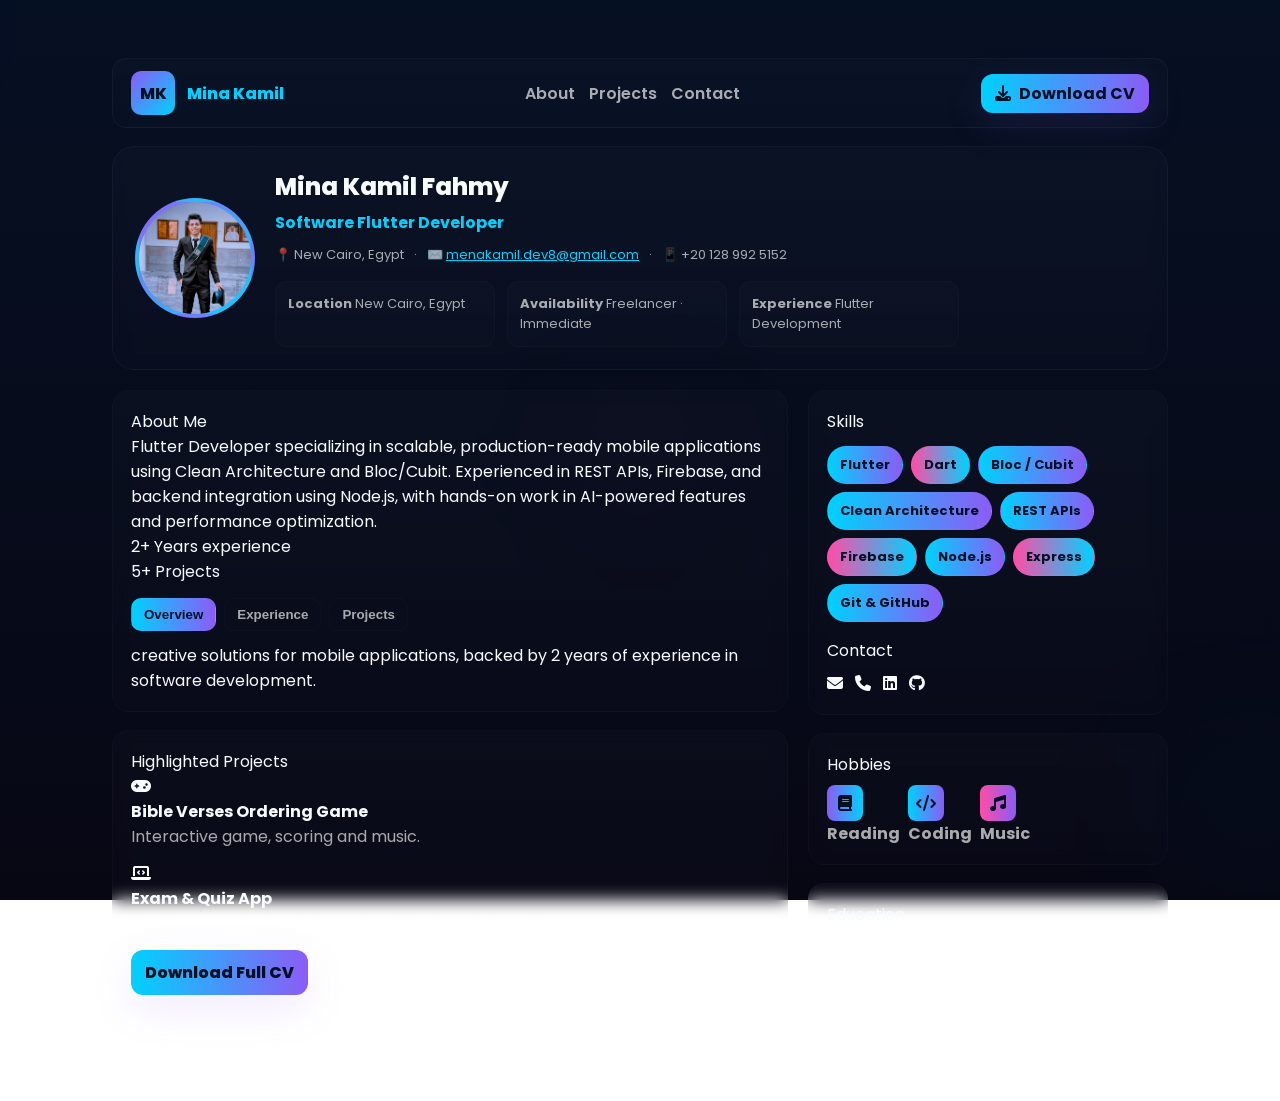
==== index.html @ b1f2c3d3 "update" ====
<!doctype html>
<html lang="en">
<head>
<meta charset="utf-8" />
<meta name="viewport" content="width=device-width,initial-scale=1" />
<title>Mina Kamil — Portfolio</title>

<!-- Fonts & Icons -->
<link href="https://fonts.googleapis.com/css2?family=Poppins:wght@300;400;600;700&display=swap" rel="stylesheet">
<link rel="stylesheet" href="https://cdnjs.cloudflare.com/ajax/libs/font-awesome/6.5.0/css/all.min.css">
<!-- CSS -->
  <link rel="stylesheet" href="style.css">
</head>
<body>

<div class="backdrop"><div class="gradient-blobs"></div></div>

<div class="wrapper">

  <!-- NAV -->
  <nav class="reveal" style="opacity:1;transform:none">
    <div class="brand">
      <div class="logo">MK</div>
      <div style="font-weight:800;color:var(--neon-blue)">Mina Kamil</div>
    </div>

    <div class="nav-links">
      <a href="#about">About</a>
      <a href="#projects">Projects</a>
      <a href="#contact">Contact</a>
    </div>

    <div class="cta">
      <a href="Mina_Kamil_DEV_Flutter_CV.pdf" download><i class="fa-solid fa-download" style="margin-right:8px"></i>Download CV</a>
    </div>
  </nav>

  <!-- HEADER -->
  <header id="about" class="header-card reveal" style="transition-delay:0.06s">
    <div class="avatar">
      <img src="avatar.jpg" alt="Mina Kamil Avatar" onerror="this.style.display='none'">
    </div>

    <div class="header-info">
      <div class="h-name">Mina Kamil Fahmy</div>
      <div class="h-role">Software Flutter Developer</div>
      <div class="h-meta">
        <div>📍 New Cairo, Egypt</div>
        <div>·</div>
        <div>✉️ <a href="mailto:minakamil.dev8@gmail.com" style="color:var(--neon-blue);text-decoration:underline">menakamil.dev8@gmail.com</a></div>
        <div>·</div>
        <div>📱 +20 128 992 5152</div>
      </div>

      <div class="info-row" style="margin-top:16px">
        <div class="info-box">
          <b>Location</b>
          New Cairo, Egypt
        </div>
        <div class="info-box">
          <b>Availability</b>
          Freelancer · Immediate
        </div>
        <div class="info-box">
          <b>Experience</b>
          Flutter Development
        </div>
      </div>
    </div>
  </header>

  <!-- MAIN GRID -->
  <div class="main-grid">

    <!-- LEFT COLUMN -->
    <div>
      <section class="card reveal" style="transition-delay:0.10s">
        <div class="section-title">About Me</div>
        <p class="lead">Flutter Developer specializing in scalable, production-ready mobile applications using Clean Architecture and Bloc/Cubit. Experienced in REST APIs, Firebase, and backend integration using Node.js, with hands-on work in AI-powered features and performance optimization.</p>

        <div class="stats">
          <div class="stat">2+ Years experience</div>
          <div class="stat">5+ Projects</div>
        </div>

        <div class="tabs">
          <button class="tab-btn active" data-tab="overview">Overview</button>
          <button class="tab-btn" data-tab="experience">Experience</button>
          <button class="tab-btn" data-tab="projects">Projects</button>
        </div>

        <div id="overview" class="tab-panel" style="margin-top:12px">
creative solutions for mobile applications, backed by 2 years of experience in software development.
</p>
        </div>

        <div id="experience" class="tab-panel" style="display:none;margin-top:12px;color:var(--muted)">
  <ul style="list-style:none;padding:0;margin:0">
    
    <li style="margin-bottom:18px">
      <b>Freelance Flutter Developer</b> — 2025 – Present
      <br><br>

      • Delivered production-ready Flutter applications with scalable architecture.<br>
      • Integrated RESTful APIs with authentication and efficient data handling.<br>
      • Implemented AI-based features including image upload and processing.<br>
      • Applied Clean Architecture and Bloc/Cubit for maintainable codebases.<br>
      • Collaborated with backend developers on API design and integration.
    </li>

  </ul>
</div>

        <div id="projects-panel" class="tab-panel" style="display:none;margin-top:12px">

  <div class="list">

    <div class="item">
      <div class="icon">
        <i class="fa-solid fa-leaf"></i>
      </div>

      <div>
        <b>MyFarm AI Analyzer</b>

        <div class="small-muted" style="color:var(--muted)">
          AI-powered plant disease detection system using Flutter and Machine Learning APIs.
          <br>
          <a href="https://github.com/Mina8496/MyFarm-Ai-Analyzer" target="_blank" style="color:var(--neon-blue)">
            GitHub
          </a>
        </div>
      </div>
    </div>

    <div class="item">
      <div class="icon">
        <i class="fa-solid fa-pen-to-square"></i>
      </div>

      <div>
        <b>Exam & Quiz App</b>

        <div class="small-muted" style="color:var(--muted)">
          Firebase quiz system with leaderboard and timer support.
        </div>
      </div>
    </div>

    <div class="item">
      <div class="icon">
        <i class="fa-solid fa-book-bible"></i>
      </div>

      <div>
        <b>Verse Ordering Game</b>

        <div class="small-muted" style="color:var(--muted)">
          Interactive drag-and-drop verse ordering game.
        </div>
      </div>
    </div>

    <div class="item">
      <div class="icon">
        <i class="fa-solid fa-server"></i>
      </div>

      <div>
        <b>Backend API</b>

        <div class="small-muted" style="color:var(--muted)">
          RESTful APIs using Node.js and Express.
        </div>
      </div>
    </div>

  </div>
</div>

      </section>

      <section class="card reveal" style="margin-top:18px;transition-delay:0.16s" id="projects">
        <div class="section-title">Highlighted Projects</div>

        <div class="item">
          <div class="icon"><i class="fa-solid fa-gamepad"></i></div>
          <div><b>Bible Verses Ordering Game</b><div class="small-muted" style="color:var(--muted)">Interactive game, scoring and music.</div></div>
        </div>

        <div class="item" style="margin-top:12px">
          <div class="icon"><i class="fa-solid fa-laptop-code"></i></div>
          <div><b>Exam & Quiz App</b><div class="small-muted" style="color:var(--muted)">Realtime results, leaderboard and Firebase integration.</div></div>
        </div>

        <div style="margin-top:14px">
          <a class="cta" href="Mina_Kamil_DEV_Flutter_CV.pdf" download style="text-decoration:none"><span style="display:inline-block;padding:10px 14px;border-radius:12px;background:linear-gradient(90deg,var(--neon-blue),var(--neon-purple));color:#061023;font-weight:800;box-shadow:0 14px 44px rgba(139,92,246,0.12)">Download Full CV</span></a>
        </div>
      </section>
    </div>

    <!-- RIGHT COLUMN -->
    <aside>
      <div class="card reveal" style="transition-delay:0.12s">
        <div class="section-title">Skills</div>
        <div class="skills">
          <div class="skill-tag">Flutter</div>
<div class="skill-tag alt">Dart</div>
<div class="skill-tag">Bloc / Cubit</div>
<div class="skill-tag">Clean Architecture</div>
<div class="skill-tag">REST APIs</div>
<div class="skill-tag alt">Firebase</div>
<div class="skill-tag">Node.js</div>
<div class="skill-tag alt">Express</div>
<div class="skill-tag">Git & GitHub</div>
        </div>

        <div style="margin-top:16px" class="section-title">Contact</div>
        <div style="display:flex;gap:12px;flex-wrap:wrap;margin-top:8px">
          <a class="socials" href="mailto:mena.m4077@gmail.com" aria-label="email"><i class="fa-solid fa-envelope"></i></a>
          <a class="socials" href="tel:+201289925125" aria-label="phone"><i class="fa-solid fa-phone"></i></a>
          <a class="socials" href="https://www.linkedin.com/in/mina-kamil-1b816a2a3/" target="_blank" aria-label="linkedin"><i class="fa-brands fa-linkedin"></i></a>
          <a class="socials" href="https://github.com/Mina8496" target="_blank" aria-label="github"><i class="fa-brands fa-github"></i></a>
        </div>
      </div>

      <div class="card reveal" style="margin-top:18px;transition-delay:0.18s">
        <div class="section-title">Hobbies</div>
        <div class="hobbies" style="margin-top:8px;display:flex;gap:8px;flex-wrap:wrap">
          <div class="item" style="align-items:center;gap:8px"><div style="width:36px;height:36px;border-radius:8px;background:linear-gradient(90deg,var(--neon-purple),var(--neon-blue));display:flex;align-items:center;justify-content:center;color:#061023"><i class="fa-solid fa-book open"></i></div> <div style="color:var(--muted);font-weight:700">Reading</div></div>
          <div class="item" style="align-items:center;gap:8px"><div style="width:36px;height:36px;border-radius:8px;background:linear-gradient(90deg,var(--neon-blue),var(--neon-purple));display:flex;align-items:center;justify-content:center;color:#061023"><i class="fa-solid fa-code"></i></div> <div style="color:var(--muted);font-weight:700">Coding</div></div>
          <div class="item" style="align-items:center;gap:8px"><div style="width:36px;height:36px;border-radius:8px;background:linear-gradient(90deg,var(--neon-pink),var(--neon-purple));display:flex;align-items:center;justify-content:center;color:#061023"><i class="fa-solid fa-music"></i></div> <div style="color:var(--muted);font-weight:700">Music</div></div>
        </div>
      </div>

      <div class="card reveal" style="margin-top:18px;transition-delay:0.22s">
        <div class="section-title">Education</div>
        <div style="margin-top:8px;color:var(--muted)">
          <b>Bachelor of Science in Computers and Information.</b><br>Arab Open University (AOU Egypt), 2019–2023<br>GPA: 2.73
        </div>
      </div>
    </aside>

  </div>

</div>


  <!-- JS -->
  <script src="script.js"></script>
</body>
</html>
---- style.css ----
:root{
  /* --bg-dark:#061023; */
  --neon-blue:#00d1ff;
  --neon-purple:#8b5cf6;
  --neon-pink:#ff4da6;
  --white:#f8fbff;
  --muted: rgba(255,255,255,0.65);
  --glass-border: rgba(255,255,255,0.04);
  --container:1100px;
}

/* Reset */
*{box-sizing:border-box;margin:0;padding:0}
html,body{height:100%;background:var(--bg-dark);font-family:'Poppins',sans-serif;color:var(--white);}
a{color:inherit;text-decoration:none}

/* Backdrop */
.backdrop{position:fixed;inset:0;z-index:-2;overflow:hidden;background:linear-gradient(180deg,#061023 0%, #070714 100%);}
.gradient-blobs{position:absolute;inset:-30%;background:
  radial-gradient(800px 500px at 10% 20%, rgba(139,92,246,0.2), transparent 12%),
  radial-gradient(700px 450px at 80% 75%, rgba(0,209,255,0.18), transparent 12%),
  radial-gradient(600px 400px at 50% 50%, rgba(255,77,166,0.1), transparent 12%);
  filter: blur(80px);animation: float 20s linear infinite;}
@keyframes float{0%{transform:translate(-8%,-6%) scale(1);}50%{transform:translate(8%,6%) scale(1.05);}100%{transform:translate(-8%,-6%) scale(1);}}

.wrapper{max-width:var(--container);margin:36px auto;padding:22px}

/* Nav */
nav{display:flex;align-items:center;justify-content:space-between;gap:18px;padding:12px 18px;border-radius:14px;background:linear-gradient(180deg, rgba(255,255,255,0.02), rgba(255,255,255,0.01));border:1px solid var(--glass-border);backdrop-filter: blur(6px);}
.brand{display:flex;align-items:center;gap:12px}
.brand .logo{width:44px;height:44px;border-radius:10px;background:linear-gradient(135deg,var(--neon-purple),var(--neon-blue));display:flex;align-items:center;justify-content:center;font-weight:800;color:#061023;}
.nav-links{display:flex;gap:14px;align-items:center}
.nav-links a{color:var(--muted);font-weight:600}
.nav-links a:hover{color:var(--neon-blue);transform:translateY(-3px);transition:.18s}
.cta a{padding:8px 14px;border-radius:12px;font-weight:700;color:#061023;background:linear-gradient(90deg,var(--neon-blue),var(--neon-purple));box-shadow:0 12px 40px rgba(139,92,246,0.12);transition:transform .16s;}
.cta a:hover{transform:translateY(-3px)}

/* Header Card */
.header-card{margin-top:18px;display:flex;gap:20px;align-items:center;padding:22px;border-radius:22px;background: linear-gradient(180deg, rgba(255,255,255,0.02), rgba(255,255,255,0.01));border:1px solid var(--glass-border);backdrop-filter: blur(8px);}
.avatar{width:120px;height:120px;border-radius:999px;border:4px solid rgba(255,255,255,0.04);background:linear-gradient(135deg,var(--neon-purple),var(--neon-blue));display:flex;align-items:center;justify-content:center;overflow:hidden;flex:0 0 120px;}
.avatar img{width:100%;height:100%;object-fit:cover;}
.header-info{flex:1}
.h-name{font-size:24px;font-weight:800}
.h-role{margin-top:6px;color:var(--neon-blue);font-weight:700}
.h-meta{margin-top:10px;color:var(--muted);font-size:13px;display:flex;flex-wrap:wrap;gap:10px}

/* Info Row */
.info-row{display:flex;gap:12px;margin-top:16px;flex-wrap:wrap}
.info-box{width:220px;padding:12px;border-radius:12px;background:linear-gradient(180deg, rgba(255,255,255,0.015), rgba(255,255,255,0.01));border:1px solid rgba(255,255,255,0.02);color:var(--muted);font-size:13px;}

/* Main Grid */
.main-grid{display:grid;grid-template-columns:1fr 360px;gap:20px;margin-top:20px}

/* Cards */
.card{border-radius:16px;padding:18px;background: linear-gradient(180deg, rgba(255,255,255,0.02), rgba(255,255,255,0.01));border:1px solid rgba(255,255,255,0.02);backdrop-filter: blur(8px);transition:transform .28s;}
.card:hover{transform:translateY(-6px)}

/* Tabs */
.tabs{display:flex;gap:8px;margin-top:14px}
.tab-btn{padding:8px 12px;border-radius:10px;background:transparent;border:1px solid rgba(255,255,255,0.02);color:var(--muted);cursor:pointer;font-weight:700}
.tab-btn.active{background:linear-gradient(90deg,var(--neon-blue),var(--neon-purple));color:#061023}

/* Skills */
.skills{display:flex;flex-wrap:wrap;gap:8px;margin-top:12px}
.skill-tag{padding:8px 12px;border-radius:999px;font-weight:700;color:#061023;background:linear-gradient(90deg,var(--neon-blue),var(--neon-purple));font-size:13px;border:1px solid rgba(255,255,255,0.02)}
.skill-tag.alt{background:linear-gradient(90deg,var(--neon-pink),var(--neon-blue));color:#061023}

/* Reveal */
.reveal{opacity:0;transform:translateY(18px);transition:opacity .6s ease, transform .6s ease}
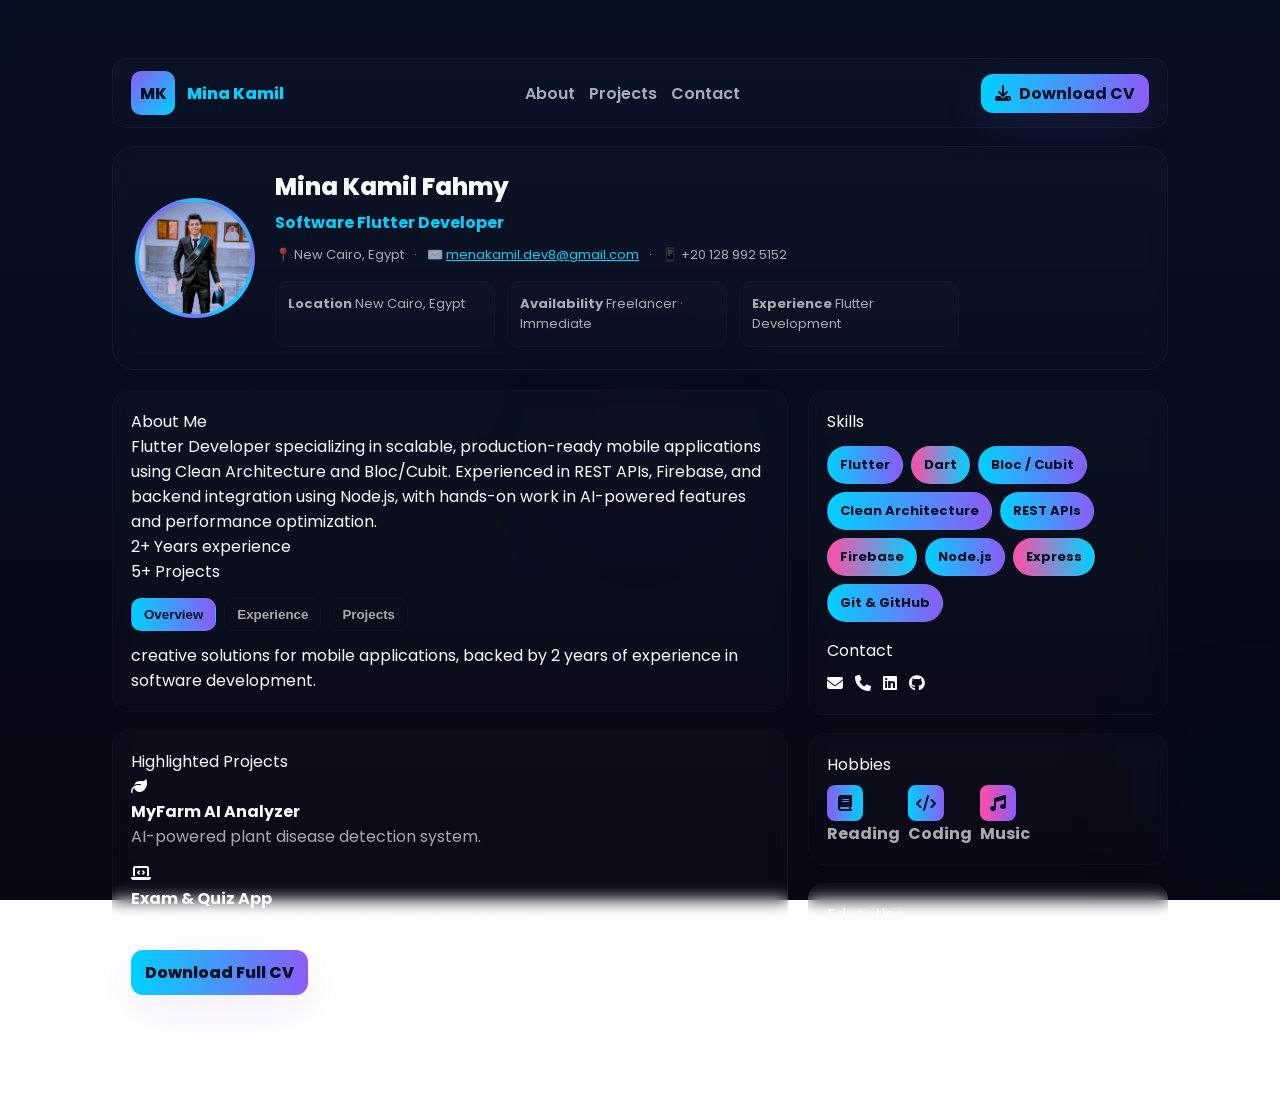
==== commit 20331305: "Update portfolio" ====
--- a/index.html
+++ b/index.html
@@ -111,7 +111,7 @@
   </ul>
 </div>
 
-        <div id="projects-panel" class="tab-panel" style="display:none;margin-top:12px">
+  <div id="projects-panel" class="tab-panel" style="display:none;margin-top:12px">
 
   <div class="list">
 
@@ -184,8 +184,8 @@
         <div class="section-title">Highlighted Projects</div>
 
         <div class="item">
-          <div class="icon"><i class="fa-solid fa-gamepad"></i></div>
-          <div><b>Bible Verses Ordering Game</b><div class="small-muted" style="color:var(--muted)">Interactive game, scoring and music.</div></div>
+          <div class="icon"><i class="fa-solid fa-leaf"></i></div>
+          <div><b>MyFarm AI Analyzer</b><div class="small-muted" style="color:var(--muted)">AI-powered plant disease detection system.</div></div>
         </div>
 
         <div class="item" style="margin-top:12px">
@@ -205,19 +205,19 @@
         <div class="section-title">Skills</div>
         <div class="skills">
           <div class="skill-tag">Flutter</div>
-<div class="skill-tag alt">Dart</div>
-<div class="skill-tag">Bloc / Cubit</div>
-<div class="skill-tag">Clean Architecture</div>
-<div class="skill-tag">REST APIs</div>
-<div class="skill-tag alt">Firebase</div>
-<div class="skill-tag">Node.js</div>
-<div class="skill-tag alt">Express</div>
-<div class="skill-tag">Git & GitHub</div>
+            <div class="skill-tag alt">Dart</div>
+            <div class="skill-tag">Bloc / Cubit</div>
+            <div class="skill-tag">Clean Architecture</div>
+            <div class="skill-tag">REST APIs</div>
+            <div class="skill-tag alt">Firebase</div>
+            <div class="skill-tag">Node.js</div>
+            <div class="skill-tag alt">Express</div>
+            <div class="skill-tag">Git & GitHub</div>
         </div>
 
         <div style="margin-top:16px" class="section-title">Contact</div>
         <div style="display:flex;gap:12px;flex-wrap:wrap;margin-top:8px">
-          <a class="socials" href="mailto:mena.m4077@gmail.com" aria-label="email"><i class="fa-solid fa-envelope"></i></a>
+          <a class="socials" href="mailto:minakamil.dev8@gmail.com" aria-label="email"><i class="fa-solid fa-envelope"></i></a>
           <a class="socials" href="tel:+201289925125" aria-label="phone"><i class="fa-solid fa-phone"></i></a>
           <a class="socials" href="https://www.linkedin.com/in/mina-kamil-1b816a2a3/" target="_blank" aria-label="linkedin"><i class="fa-brands fa-linkedin"></i></a>
           <a class="socials" href="https://github.com/Mina8496" target="_blank" aria-label="github"><i class="fa-brands fa-github"></i></a>
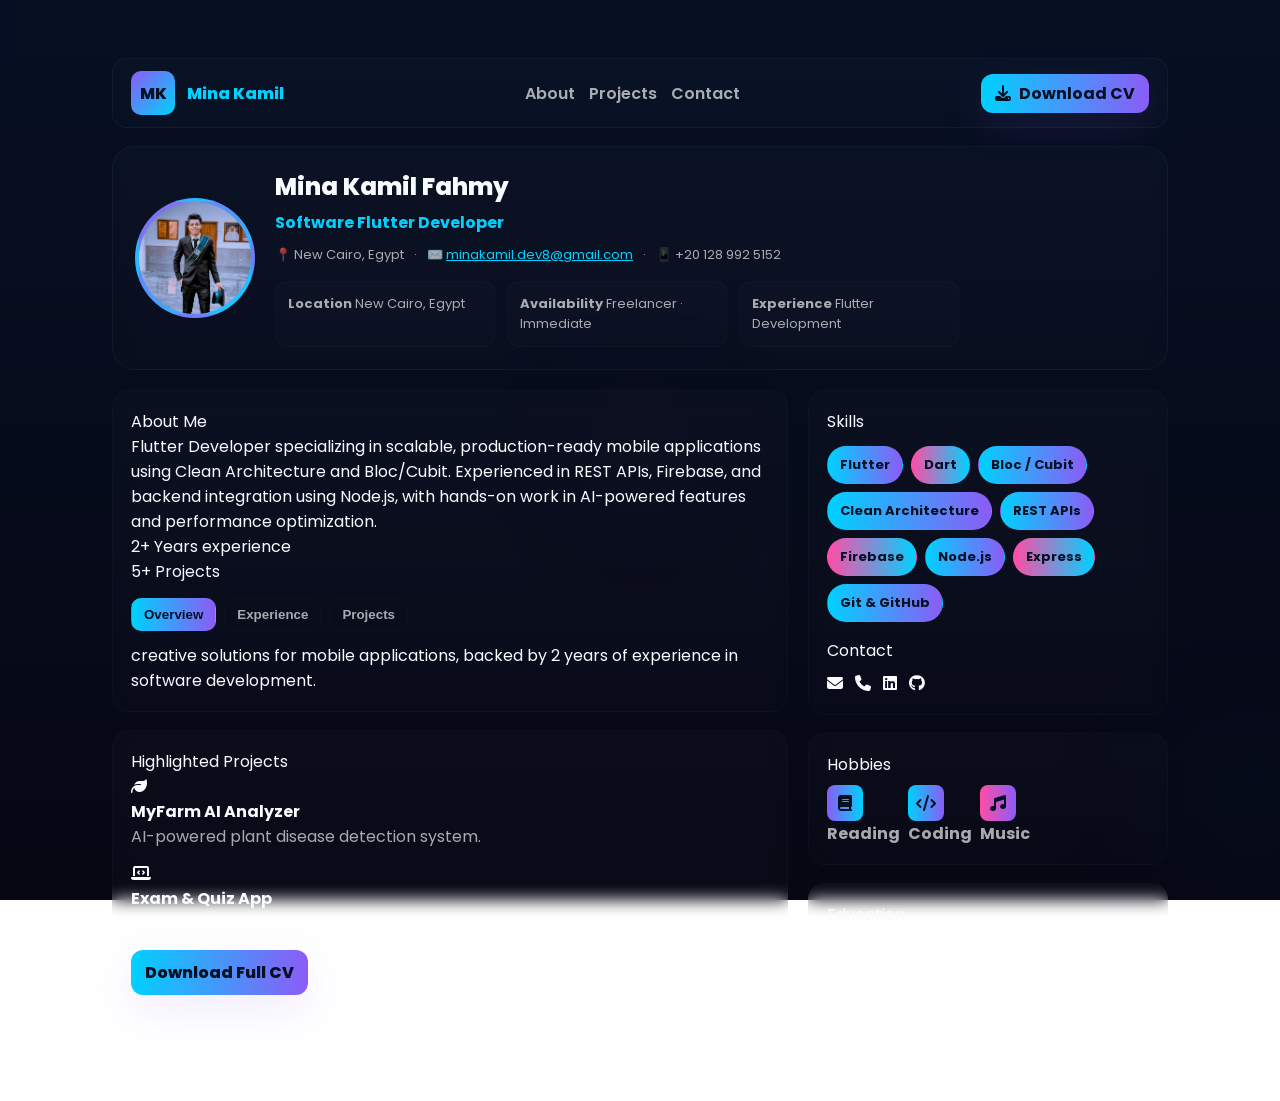
==== commit 51633018: "update email" ====
--- a/index.html
+++ b/index.html
@@ -47,7 +47,7 @@
       <div class="h-meta">
         <div>📍 New Cairo, Egypt</div>
         <div>·</div>
-        <div>✉️ <a href="mailto:minakamil.dev8@gmail.com" style="color:var(--neon-blue);text-decoration:underline">menakamil.dev8@gmail.com</a></div>
+        <div>✉️ <a href="mailto:minakamil.dev8@gmail.com" style="color:var(--neon-blue);text-decoration:underline">minakamil.dev8@gmail.com</a></div>
         <div>·</div>
         <div>📱 +20 128 992 5152</div>
       </div>
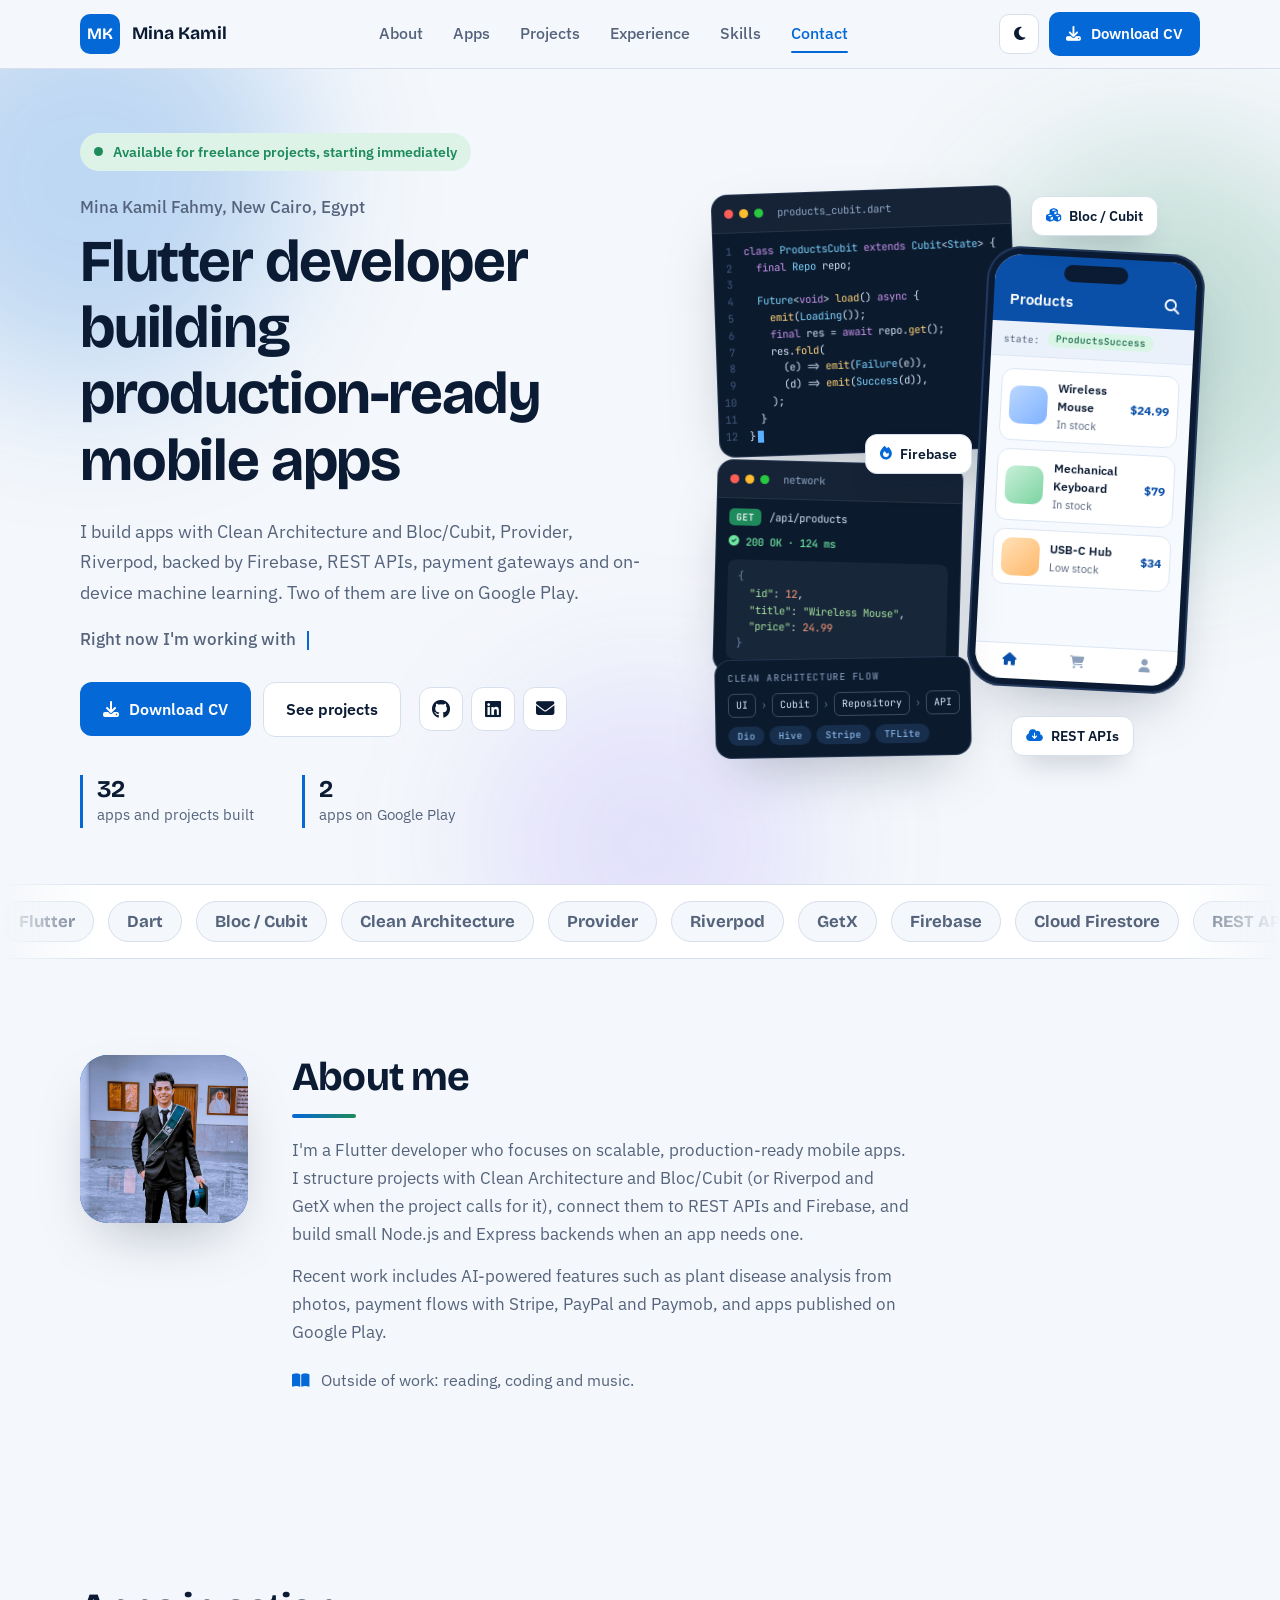
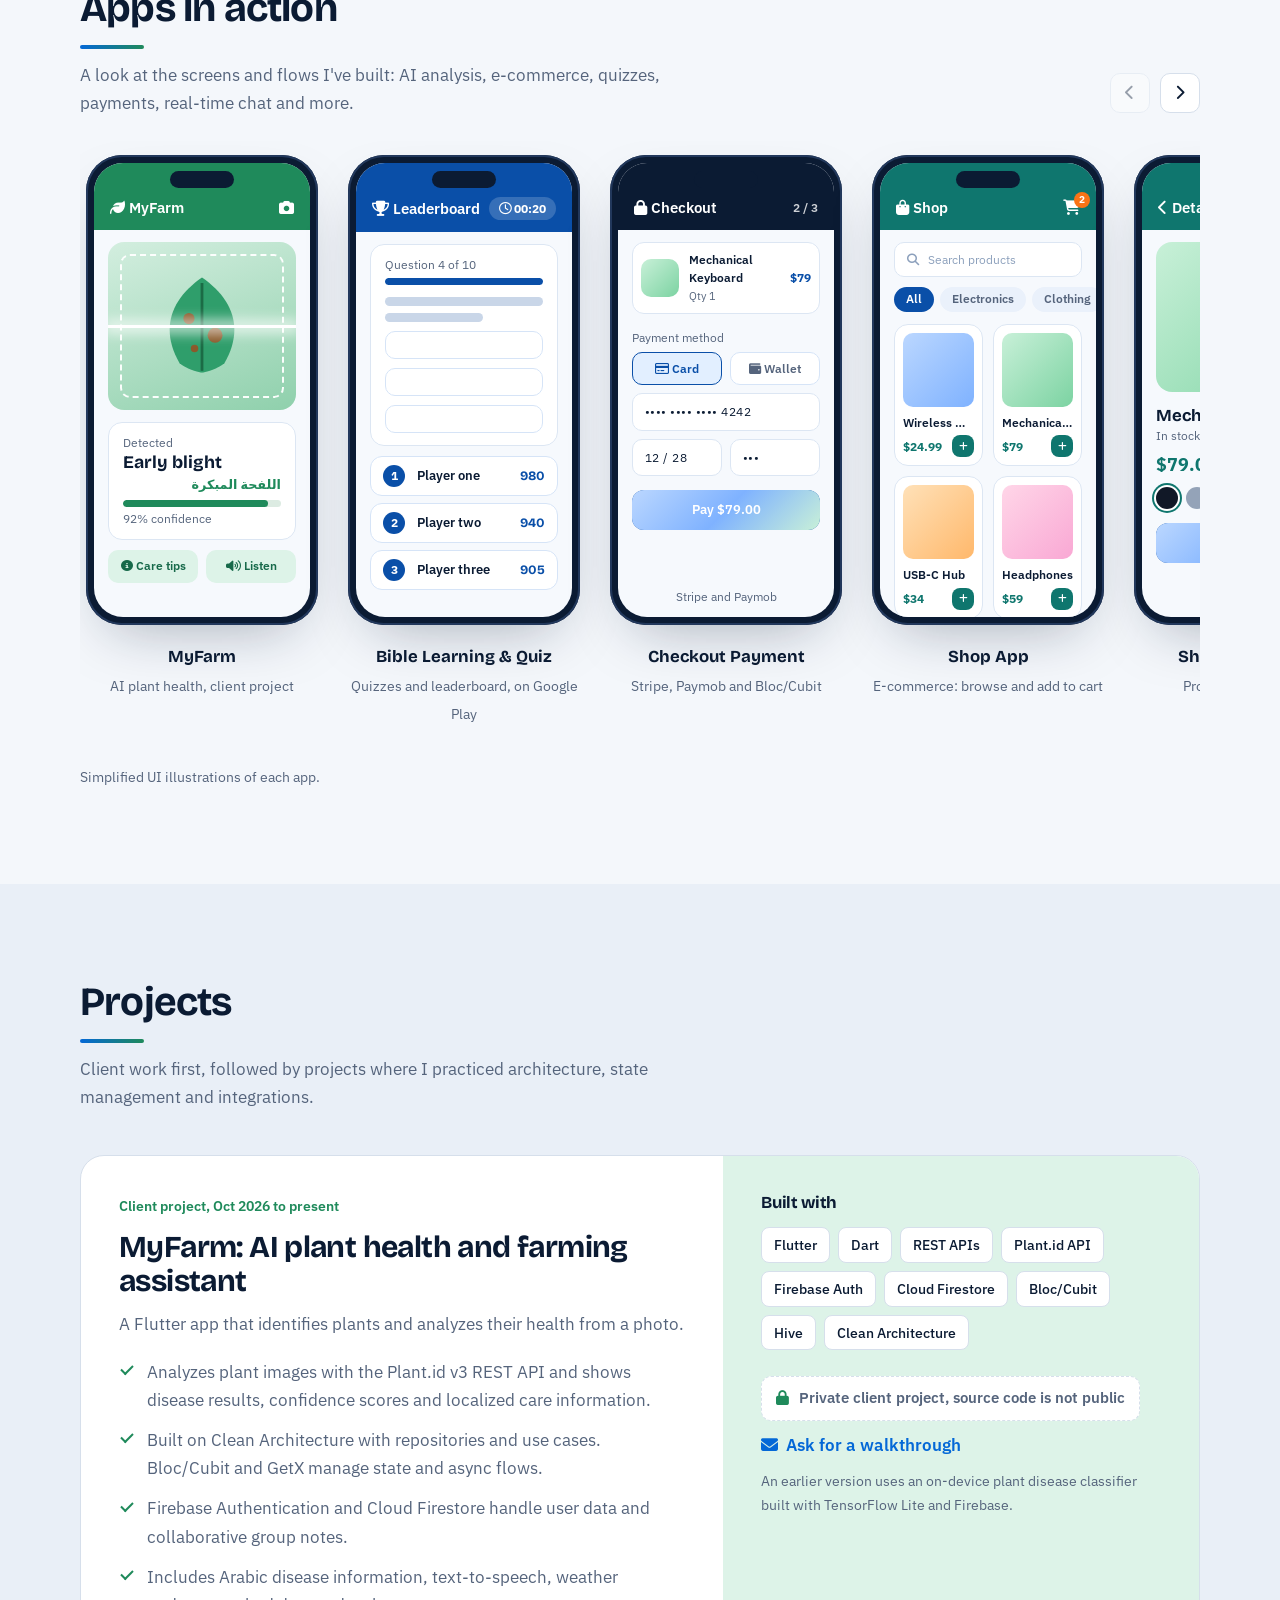
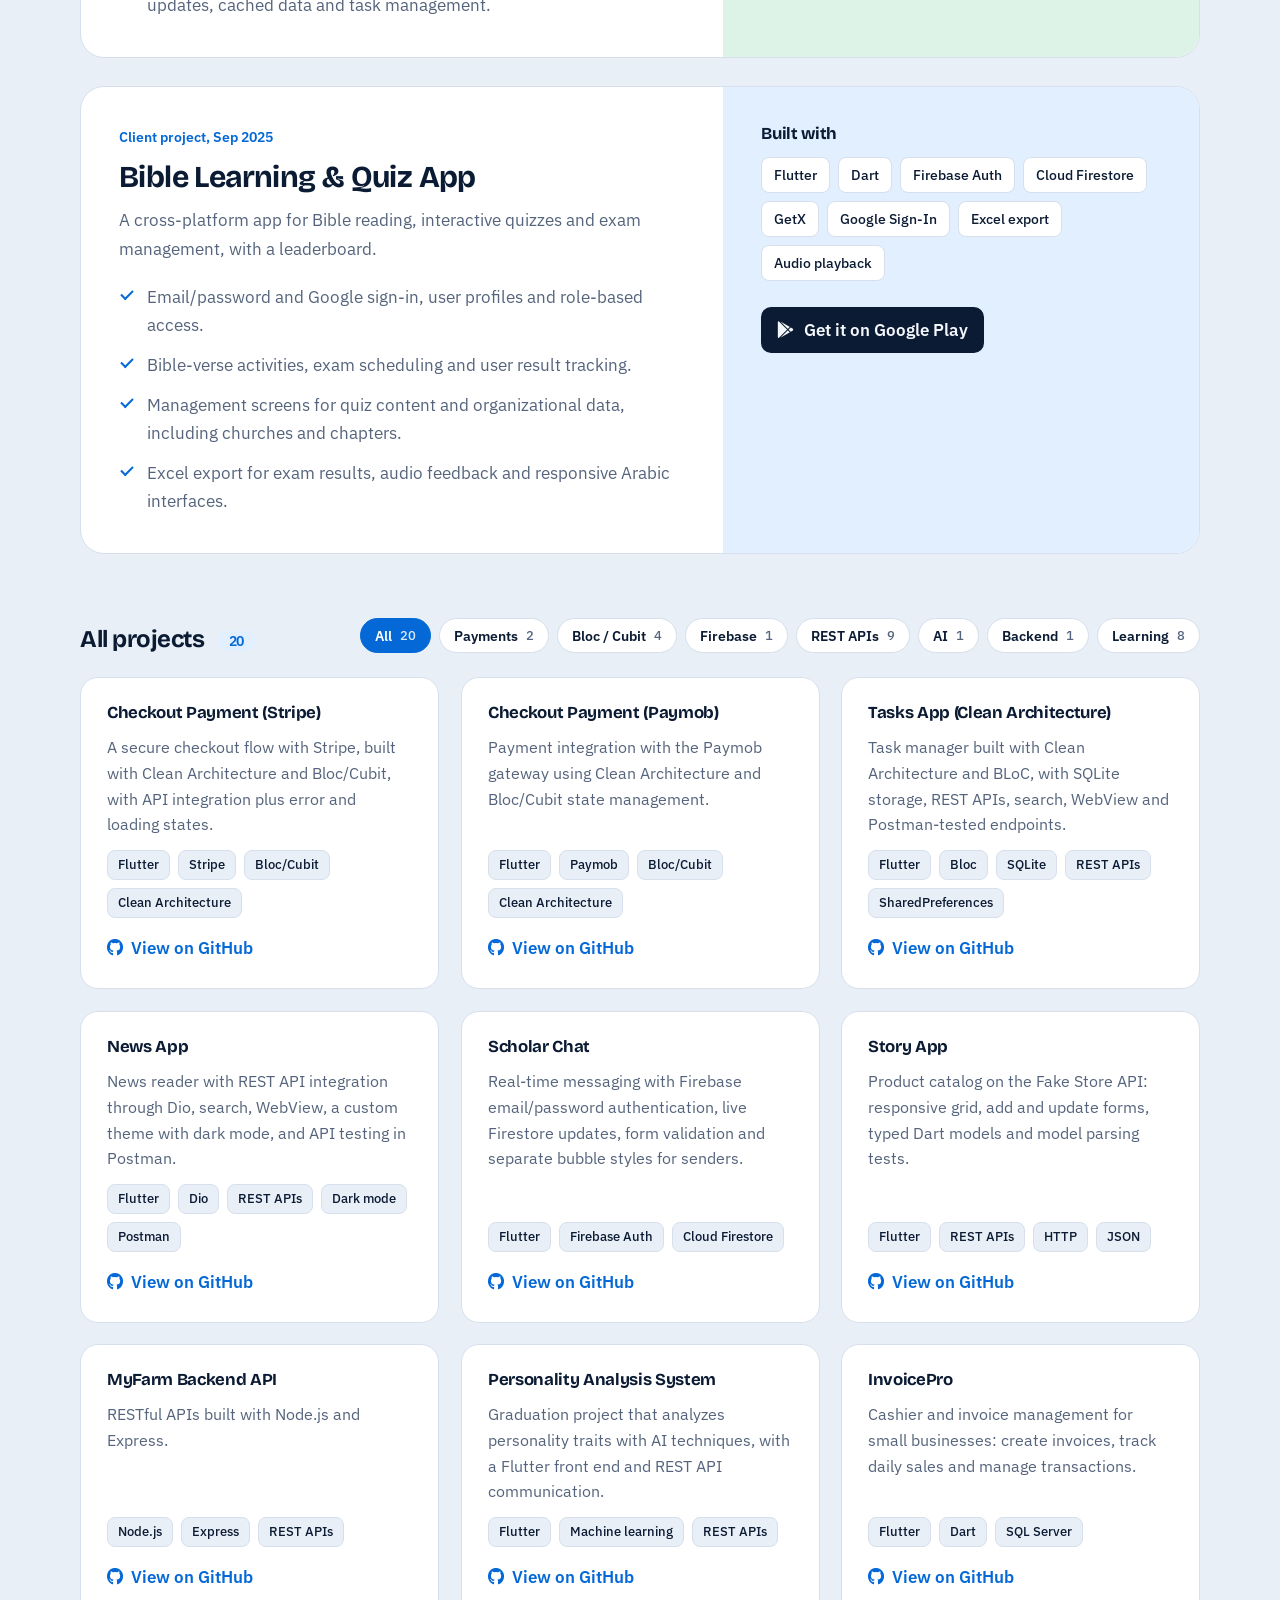
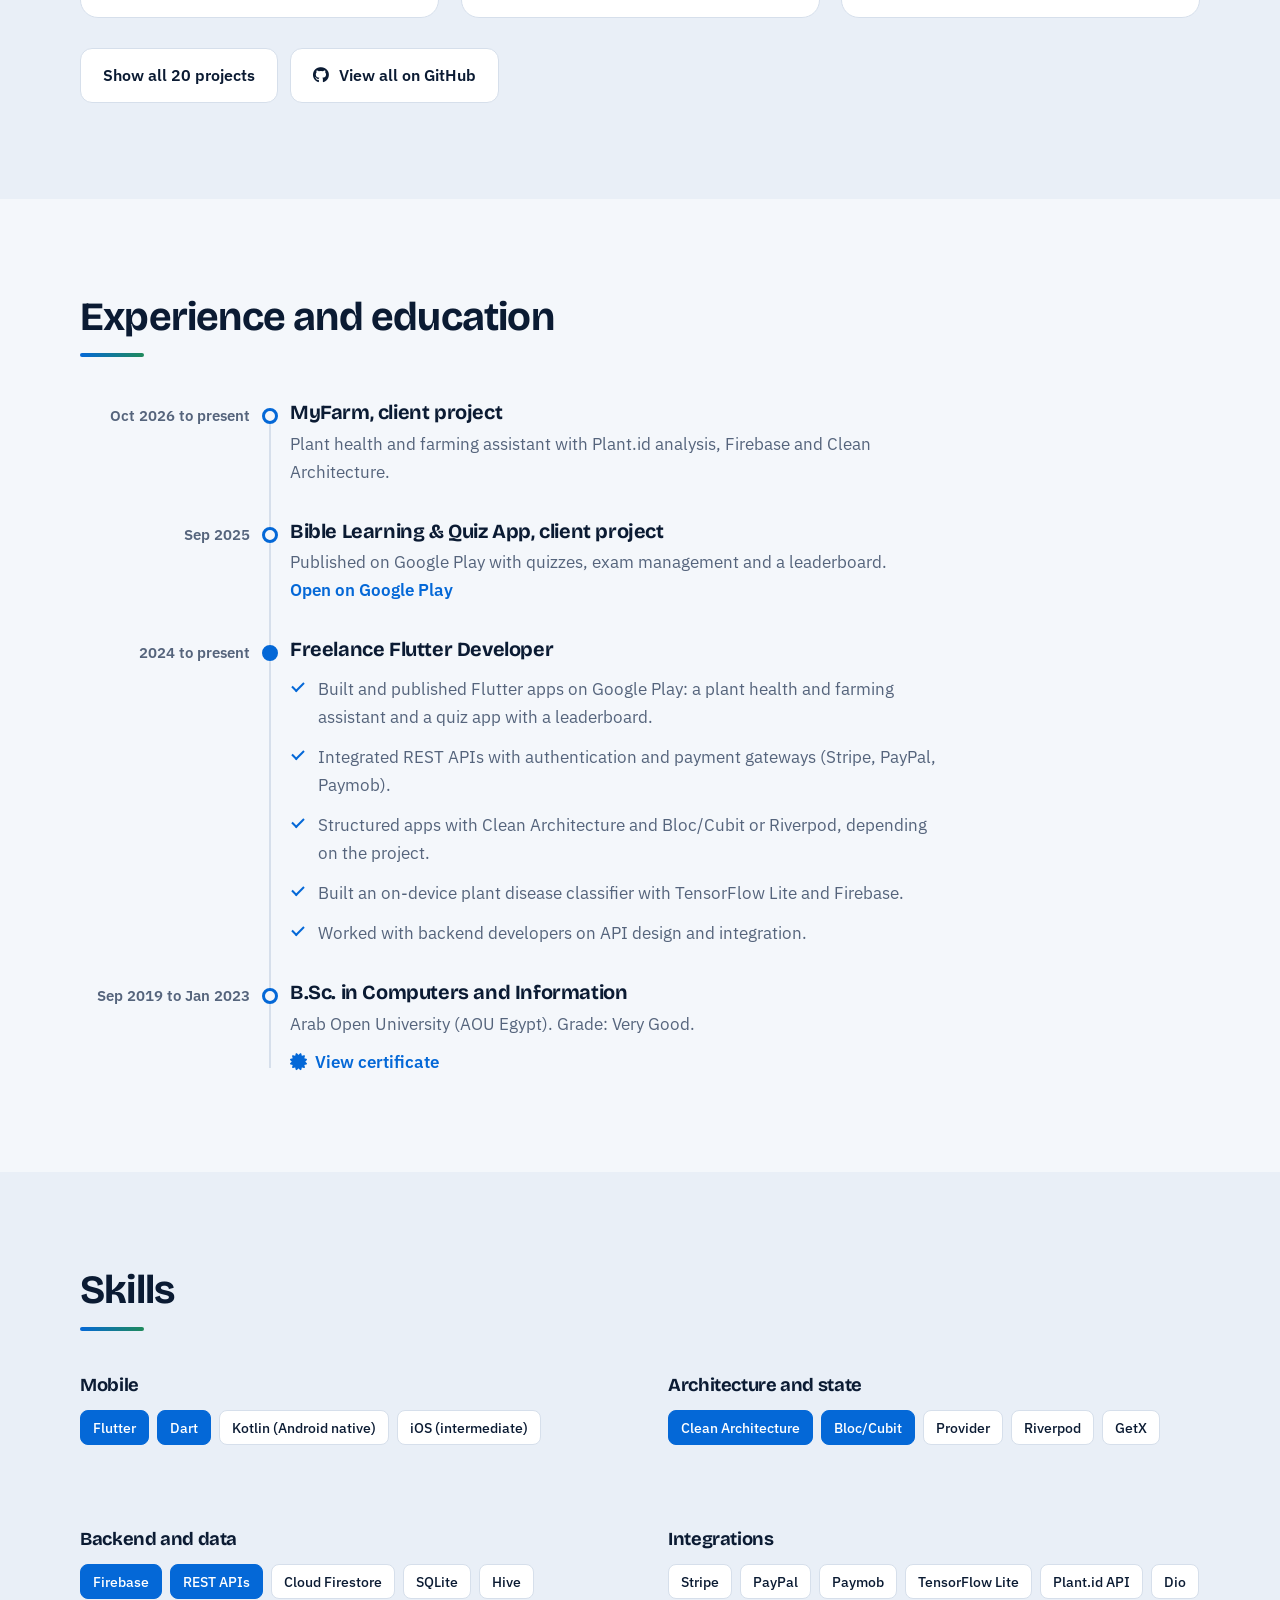
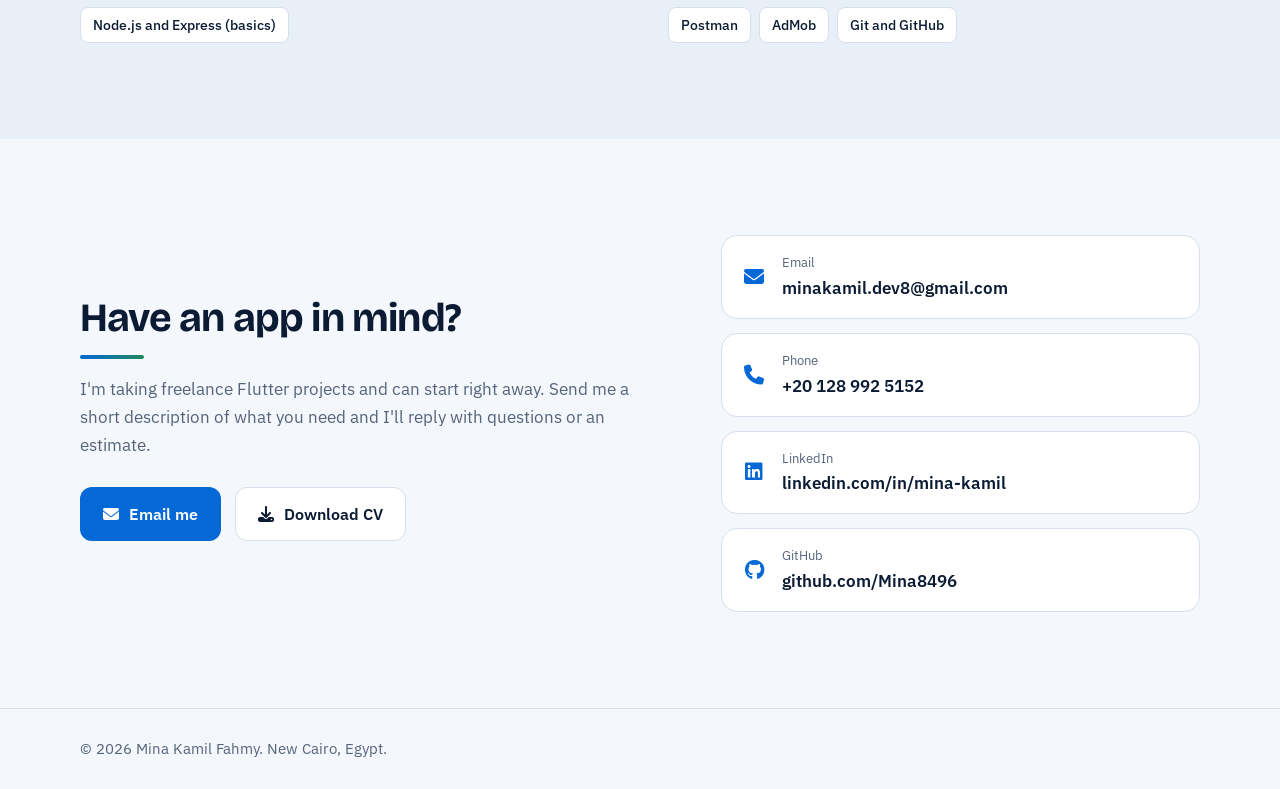
==== commit 4c97731f: "Redesign portfolio" ====
--- a/index.html
+++ b/index.html
@@ -1,252 +1,705 @@
-<!doctype html>
-<html lang="en">
-<head>
-<meta charset="utf-8" />
-<meta name="viewport" content="width=device-width,initial-scale=1" />
-<title>Mina Kamil — Portfolio</title>
-
-<!-- Fonts & Icons -->
-<link href="https://fonts.googleapis.com/css2?family=Poppins:wght@300;400;600;700&display=swap" rel="stylesheet">
-<link rel="stylesheet" href="https://cdnjs.cloudflare.com/ajax/libs/font-awesome/6.5.0/css/all.min.css">
-<!-- CSS -->
-  <link rel="stylesheet" href="style.css">
-</head>
-<body>
-
-<div class="backdrop"><div class="gradient-blobs"></div></div>
-
-<div class="wrapper">
-
-  <!-- NAV -->
-  <nav class="reveal" style="opacity:1;transform:none">
-    <div class="brand">
-      <div class="logo">MK</div>
-      <div style="font-weight:800;color:var(--neon-blue)">Mina Kamil</div>
-    </div>
-
-    <div class="nav-links">
-      <a href="#about">About</a>
-      <a href="#projects">Projects</a>
-      <a href="#contact">Contact</a>
-    </div>
-
-    <div class="cta">
-      <a href="Mina_Kamil_DEV_Flutter_CV.pdf" download><i class="fa-solid fa-download" style="margin-right:8px"></i>Download CV</a>
-    </div>
-  </nav>
-
-  <!-- HEADER -->
-  <header id="about" class="header-card reveal" style="transition-delay:0.06s">
-    <div class="avatar">
-      <img src="avatar.jpg" alt="Mina Kamil Avatar" onerror="this.style.display='none'">
-    </div>
-
-    <div class="header-info">
-      <div class="h-name">Mina Kamil Fahmy</div>
-      <div class="h-role">Software Flutter Developer</div>
-      <div class="h-meta">
-        <div>📍 New Cairo, Egypt</div>
-        <div>·</div>
-        <div>✉️ <a href="mailto:minakamil.dev8@gmail.com" style="color:var(--neon-blue);text-decoration:underline">minakamil.dev8@gmail.com</a></div>
-        <div>·</div>
-        <div>📱 +20 128 992 5152</div>
-      </div>
-
-      <div class="info-row" style="margin-top:16px">
-        <div class="info-box">
-          <b>Location</b>
-          New Cairo, Egypt
-        </div>
-        <div class="info-box">
-          <b>Availability</b>
-          Freelancer · Immediate
-        </div>
-        <div class="info-box">
-          <b>Experience</b>
-          Flutter Development
-        </div>
-      </div>
-    </div>
-  </header>
-
-  <!-- MAIN GRID -->
-  <div class="main-grid">
-
-    <!-- LEFT COLUMN -->
-    <div>
-      <section class="card reveal" style="transition-delay:0.10s">
-        <div class="section-title">About Me</div>
-        <p class="lead">Flutter Developer specializing in scalable, production-ready mobile applications using Clean Architecture and Bloc/Cubit. Experienced in REST APIs, Firebase, and backend integration using Node.js, with hands-on work in AI-powered features and performance optimization.</p>
-
-        <div class="stats">
-          <div class="stat">2+ Years experience</div>
-          <div class="stat">5+ Projects</div>
-        </div>
-
-        <div class="tabs">
-          <button class="tab-btn active" data-tab="overview">Overview</button>
-          <button class="tab-btn" data-tab="experience">Experience</button>
-          <button class="tab-btn" data-tab="projects">Projects</button>
-        </div>
-
-        <div id="overview" class="tab-panel" style="margin-top:12px">
-creative solutions for mobile applications, backed by 2 years of experience in software development.
-</p>
-        </div>
-
-        <div id="experience" class="tab-panel" style="display:none;margin-top:12px;color:var(--muted)">
-  <ul style="list-style:none;padding:0;margin:0">
-    
-    <li style="margin-bottom:18px">
-      <b>Freelance Flutter Developer</b> — 2025 – Present
-      <br><br>
-
-      • Delivered production-ready Flutter applications with scalable architecture.<br>
-      • Integrated RESTful APIs with authentication and efficient data handling.<br>
-      • Implemented AI-based features including image upload and processing.<br>
-      • Applied Clean Architecture and Bloc/Cubit for maintainable codebases.<br>
-      • Collaborated with backend developers on API design and integration.
-    </li>
-
-  </ul>
-</div>
-
-  <div id="projects-panel" class="tab-panel" style="display:none;margin-top:12px">
-
-  <div class="list">
-
-    <div class="item">
-      <div class="icon">
-        <i class="fa-solid fa-leaf"></i>
-      </div>
-
-      <div>
-        <b>MyFarm AI Analyzer</b>
-
-        <div class="small-muted" style="color:var(--muted)">
-          AI-powered plant disease detection system using Flutter and Machine Learning APIs.
-          <br>
-          <a href="https://github.com/Mina8496/MyFarm-Ai-Analyzer" target="_blank" style="color:var(--neon-blue)">
-            GitHub
-          </a>
-        </div>
-      </div>
-    </div>
-
-    <div class="item">
-      <div class="icon">
-        <i class="fa-solid fa-pen-to-square"></i>
-      </div>
-
-      <div>
-        <b>Exam & Quiz App</b>
-
-        <div class="small-muted" style="color:var(--muted)">
-          Firebase quiz system with leaderboard and timer support.
-        </div>
-      </div>
-    </div>
-
-    <div class="item">
-      <div class="icon">
-        <i class="fa-solid fa-book-bible"></i>
-      </div>
-
-      <div>
-        <b>Verse Ordering Game</b>
-
-        <div class="small-muted" style="color:var(--muted)">
-          Interactive drag-and-drop verse ordering game.
-        </div>
-      </div>
-    </div>
-
-    <div class="item">
-      <div class="icon">
-        <i class="fa-solid fa-server"></i>
-      </div>
-
-      <div>
-        <b>Backend API</b>
-
-        <div class="small-muted" style="color:var(--muted)">
-          RESTful APIs using Node.js and Express.
-        </div>
-      </div>
-    </div>
-
-  </div>
-</div>
-
-      </section>
-
-      <section class="card reveal" style="margin-top:18px;transition-delay:0.16s" id="projects">
-        <div class="section-title">Highlighted Projects</div>
-
-        <div class="item">
-          <div class="icon"><i class="fa-solid fa-leaf"></i></div>
-          <div><b>MyFarm AI Analyzer</b><div class="small-muted" style="color:var(--muted)">AI-powered plant disease detection system.</div></div>
-        </div>
-
-        <div class="item" style="margin-top:12px">
-          <div class="icon"><i class="fa-solid fa-laptop-code"></i></div>
-          <div><b>Exam & Quiz App</b><div class="small-muted" style="color:var(--muted)">Realtime results, leaderboard and Firebase integration.</div></div>
-        </div>
-
-        <div style="margin-top:14px">
-          <a class="cta" href="Mina_Kamil_DEV_Flutter_CV.pdf" download style="text-decoration:none"><span style="display:inline-block;padding:10px 14px;border-radius:12px;background:linear-gradient(90deg,var(--neon-blue),var(--neon-purple));color:#061023;font-weight:800;box-shadow:0 14px 44px rgba(139,92,246,0.12)">Download Full CV</span></a>
-        </div>
-      </section>
-    </div>
-
-    <!-- RIGHT COLUMN -->
-    <aside>
-      <div class="card reveal" style="transition-delay:0.12s">
-        <div class="section-title">Skills</div>
-        <div class="skills">
-          <div class="skill-tag">Flutter</div>
-            <div class="skill-tag alt">Dart</div>
-            <div class="skill-tag">Bloc / Cubit</div>
-            <div class="skill-tag">Clean Architecture</div>
-            <div class="skill-tag">REST APIs</div>
-            <div class="skill-tag alt">Firebase</div>
-            <div class="skill-tag">Node.js</div>
-            <div class="skill-tag alt">Express</div>
-            <div class="skill-tag">Git & GitHub</div>
-        </div>
-
-        <div style="margin-top:16px" class="section-title">Contact</div>
-        <div style="display:flex;gap:12px;flex-wrap:wrap;margin-top:8px">
-          <a class="socials" href="mailto:minakamil.dev8@gmail.com" aria-label="email"><i class="fa-solid fa-envelope"></i></a>
-          <a class="socials" href="tel:+201289925125" aria-label="phone"><i class="fa-solid fa-phone"></i></a>
-          <a class="socials" href="https://www.linkedin.com/in/mina-kamil-1b816a2a3/" target="_blank" aria-label="linkedin"><i class="fa-brands fa-linkedin"></i></a>
-          <a class="socials" href="https://github.com/Mina8496" target="_blank" aria-label="github"><i class="fa-brands fa-github"></i></a>
-        </div>
-      </div>
-
-      <div class="card reveal" style="margin-top:18px;transition-delay:0.18s">
-        <div class="section-title">Hobbies</div>
-        <div class="hobbies" style="margin-top:8px;display:flex;gap:8px;flex-wrap:wrap">
-          <div class="item" style="align-items:center;gap:8px"><div style="width:36px;height:36px;border-radius:8px;background:linear-gradient(90deg,var(--neon-purple),var(--neon-blue));display:flex;align-items:center;justify-content:center;color:#061023"><i class="fa-solid fa-book open"></i></div> <div style="color:var(--muted);font-weight:700">Reading</div></div>
-          <div class="item" style="align-items:center;gap:8px"><div style="width:36px;height:36px;border-radius:8px;background:linear-gradient(90deg,var(--neon-blue),var(--neon-purple));display:flex;align-items:center;justify-content:center;color:#061023"><i class="fa-solid fa-code"></i></div> <div style="color:var(--muted);font-weight:700">Coding</div></div>
-          <div class="item" style="align-items:center;gap:8px"><div style="width:36px;height:36px;border-radius:8px;background:linear-gradient(90deg,var(--neon-pink),var(--neon-purple));display:flex;align-items:center;justify-content:center;color:#061023"><i class="fa-solid fa-music"></i></div> <div style="color:var(--muted);font-weight:700">Music</div></div>
-        </div>
-      </div>
-
-      <div class="card reveal" style="margin-top:18px;transition-delay:0.22s">
-        <div class="section-title">Education</div>
-        <div style="margin-top:8px;color:var(--muted)">
-          <b>Bachelor of Science in Computers and Information.</b><br>Arab Open University (AOU Egypt), 2019–2023<br>GPA: 2.73
-        </div>
-      </div>
-    </aside>
-
-  </div>
-
-</div>
-
-
-  <!-- JS -->
-  <script src="script.js"></script>
-</body>
-</html>
+<!doctype html>
+<html lang="en" data-theme="light">
+<head>
+<meta charset="utf-8" />
+<meta name="viewport" content="width=device-width,initial-scale=1" />
+<title>Mina Kamil Fahmy | Flutter Developer</title>
+<meta name="description" content="Flutter developer in New Cairo, Egypt. Production-ready mobile apps with Clean Architecture, Bloc/Cubit, Firebase, REST APIs and payment gateways. Apps live on Google Play." />
+<meta name="theme-color" content="#F4F7FB" />
+<link rel="icon" href="data:image/svg+xml,%3Csvg xmlns='http://www.w3.org/2000/svg' viewBox='0 0 64 64'%3E%3Crect width='64' height='64' rx='14' fill='%230468D7'/%3E%3Ctext x='32' y='42' font-size='28' font-family='Arial' font-weight='700' text-anchor='middle' fill='white'%3EMK%3C/text%3E%3C/svg%3E" />
+
+<!-- Runs before paint: theme, splash state, and a safety net if script.js fails to load -->
+<script>
+  (function () {
+    var d = document.documentElement;
+    d.classList.add('js');
+    try {
+      var saved = localStorage.getItem('theme');
+      var dark = window.matchMedia('(prefers-color-scheme: dark)').matches;
+      d.dataset.theme = saved || (dark ? 'dark' : 'light');
+    } catch (e) {}
+    try {
+      if (sessionStorage.getItem('seen') || window.matchMedia('(prefers-reduced-motion: reduce)').matches) {
+        d.classList.add('no-splash');
+      }
+    } catch (e) {}
+    setTimeout(function () {
+      if (!window.__appReady) d.classList.add('ready', 'force-show');
+    }, 3500);
+  })();
+</script>
+
+<link rel="preconnect" href="https://fonts.googleapis.com">
+<link rel="preconnect" href="https://fonts.gstatic.com" crossorigin>
+<link href="https://fonts.googleapis.com/css2?family=Bricolage+Grotesque:opsz,wght@12..96,500;12..96,700&family=IBM+Plex+Sans:wght@400;500;600&family=JetBrains+Mono:wght@400;500&display=swap" rel="stylesheet">
+<link rel="stylesheet" href="https://cdnjs.cloudflare.com/ajax/libs/font-awesome/6.5.0/css/all.min.css">
+<link rel="stylesheet" href="style.css">
+</head>
+<body>
+
+<!-- Intro splash (shown once per visit) -->
+<div class="splash" aria-hidden="true">
+  <div class="splash-mark">MK</div>
+  <div class="splash-bar"><span></span></div>
+</div>
+
+<div class="progress" aria-hidden="true"></div>
+<div class="cursor-glow" aria-hidden="true"></div>
+
+<a class="skip-link" href="#main">Skip to content</a>
+
+<header class="site-header">
+  <div class="container nav">
+    <a class="brand" href="#top" aria-label="Mina Kamil, back to top">
+      <span class="brand-mark">MK</span>
+      <span class="brand-name">Mina Kamil</span>
+    </a>
+
+    <nav class="nav-links" aria-label="Main">
+      <a href="#about">About</a>
+      <a href="#apps">Apps</a>
+      <a href="#projects">Projects</a>
+      <a href="#experience">Experience</a>
+      <a href="#skills">Skills</a>
+      <a href="#contact">Contact</a>
+    </nav>
+
+    <div class="nav-actions">
+      <button class="icon-btn" type="button" data-theme-toggle aria-label="Switch between light and dark theme">
+        <i class="fa-solid fa-moon icon-moon" aria-hidden="true"></i>
+        <i class="fa-solid fa-sun icon-sun" aria-hidden="true"></i>
+      </button>
+      <a class="btn btn-primary btn-sm" href="Mina_Kamil_Software_Developer_Flutter_CV.pdf" download>
+        <i class="fa-solid fa-download" aria-hidden="true"></i> Download CV
+      </a>
+    </div>
+  </div>
+</header>
+
+<main id="main">
+
+  <!-- HERO -->
+  <section class="hero" id="top">
+    <span class="blob blob-1" aria-hidden="true"></span>
+    <span class="blob blob-2" aria-hidden="true"></span>
+    <span class="blob blob-3" aria-hidden="true"></span>
+
+    <div class="container hero-grid">
+      <div class="hero-text">
+        <p class="status hero-anim" style="--n:1"><span class="status-dot" aria-hidden="true"></span> Available for freelance projects, starting immediately</p>
+        <p class="hero-name hero-anim" style="--n:2">Mina Kamil Fahmy, New Cairo, Egypt</p>
+        <h1>Flutter developer building production-ready mobile apps</h1>
+        <p class="lede hero-anim" style="--n:5">I build apps with Clean Architecture and Bloc/Cubit, Provider, Riverpod, backed by Firebase, REST APIs, payment gateways and on-device machine learning. Two of them are live on Google Play.</p>
+
+        <p class="typed-line hero-anim" style="--n:6">
+          <span class="typed-label">Right now I'm working with</span>
+          <span class="typed-wrap"><span class="typed" data-words='["Flutter &amp; Dart","Clean Architecture","Bloc / Cubit","Provider","Riverpod","Firebase","REST APIs","Stripe &amp; Paymob","TensorFlow Lite"]'>Flutter &amp; Dart</span><span class="caret" aria-hidden="true"></span></span>
+        </p>
+
+        <div class="hero-cta hero-anim" style="--n:7">
+          <a class="btn btn-primary" href="Mina_Kamil_Software_Developer_Flutter_CV.pdf" download data-magnetic>
+            <i class="fa-solid fa-download" aria-hidden="true"></i> Download CV
+          </a>
+          <a class="btn btn-ghost" href="#projects" data-magnetic>See projects</a>
+          <div class="social-row">
+            <a class="social" href="https://github.com/Mina8496" target="_blank" rel="noopener" aria-label="GitHub profile" data-magnetic><i class="fa-brands fa-github"></i></a>
+            <a class="social" href="https://www.linkedin.com/in/mina-kamil/" target="_blank" rel="noopener" aria-label="LinkedIn profile" data-magnetic><i class="fa-brands fa-linkedin"></i></a>
+            <a class="social" href="mailto:minakamil.dev8@gmail.com" aria-label="Send an email" data-magnetic><i class="fa-solid fa-envelope"></i></a>
+          </div>
+        </div>
+
+        <ul class="facts hero-anim" style="--n:8">
+          <li><strong><span data-count="32">32</span></strong><span>apps and projects built</span></li>
+          <li><strong><span data-count="2">2</span></strong><span>apps on Google Play</span></li>
+        </ul>
+      </div>
+
+      <!-- Developer stage: code, live API call, app states, architecture (decorative) -->
+      <div class="stage" aria-hidden="true">
+        <div class="stage-inner">
+
+          <div class="float-chip fc-1" style="--d:1.5s"><i class="fa-solid fa-cubes"></i> Bloc / Cubit</div>
+          <div class="float-chip fc-2" style="--d:1.8s"><i class="fa-solid fa-cloud-arrow-down"></i> REST APIs</div>
+          <div class="float-chip fc-3" style="--d:2.1s"><i class="fa-solid fa-fire"></i> Firebase</div>
+
+          <!-- Code editor -->
+          <div class="win win-code">
+            <div class="win-bar"><span class="d"></span><span class="d"></span><span class="d"></span><span class="win-title">products_cubit.dart</span></div>
+            <div class="code">
+              <span class="ln" style="--l:0"><span class="tx"><span class="k">class</span> <span class="t">ProductsCubit</span> <span class="k">extends</span> <span class="t">Cubit</span>&lt;<span class="t">State</span>&gt; {</span></span>
+              <span class="ln" style="--l:1"><span class="tx" style="--ind:1"><span class="k">final</span> <span class="t">Repo</span> repo;</span></span>
+              <span class="ln" style="--l:2"><span class="tx">&nbsp;</span></span>
+              <span class="ln" style="--l:3"><span class="tx" style="--ind:1"><span class="t">Future</span>&lt;<span class="k">void</span>&gt; <span class="f">load</span>() <span class="k">async</span> {</span></span>
+              <span class="ln" style="--l:4"><span class="tx" style="--ind:2"><span class="f">emit</span>(<span class="t">Loading</span>());</span></span>
+              <span class="ln" style="--l:5"><span class="tx" style="--ind:2"><span class="k">final</span> res = <span class="k">await</span> repo.<span class="f">get</span>();</span></span>
+              <span class="ln" style="--l:6"><span class="tx" style="--ind:2">res.<span class="f">fold</span>(</span></span>
+              <span class="ln" style="--l:7"><span class="tx" style="--ind:3">(e) =&gt; <span class="f">emit</span>(<span class="t">Failure</span>(e)),</span></span>
+              <span class="ln" style="--l:8"><span class="tx" style="--ind:3">(d) =&gt; <span class="f">emit</span>(<span class="t">Success</span>(d)),</span></span>
+              <span class="ln" style="--l:9"><span class="tx" style="--ind:2">);</span></span>
+              <span class="ln" style="--l:10"><span class="tx" style="--ind:1">}</span></span>
+              <span class="ln" style="--l:11"><span class="tx">}<span class="caret-block"></span></span></span>
+            </div>
+          </div>
+
+          <!-- Live API call -->
+          <div class="win win-api">
+            <div class="win-bar"><span class="d"></span><span class="d"></span><span class="d"></span><span class="win-title">network</span></div>
+            <div class="api-body">
+              <div class="api-head"><span class="method">GET</span><span class="path">/api/products</span></div>
+              <div class="api-status">
+                <span class="st st-load"><i class="fa-solid fa-spinner"></i> Loading...</span>
+                <span class="st st-ok"><i class="fa-solid fa-circle-check"></i> 200 OK &middot; 124 ms</span>
+                <span class="st st-err"><i class="fa-solid fa-circle-xmark"></i> 504 Timeout</span>
+              </div>
+              <div class="json">
+                <span class="jl c">{</span>
+                <span class="jl" style="--ind:1"><span class="s">"id"</span>: <span class="p">12</span>,</span>
+                <span class="jl" style="--ind:1"><span class="s">"title"</span>: <span class="s">"Wireless Mouse"</span>,</span>
+                <span class="jl" style="--ind:1"><span class="s">"price"</span>: <span class="p">24.99</span></span>
+                <span class="jl c">}</span>
+              </div>
+            </div>
+          </div>
+
+          <!-- App screen driven by the states -->
+          <div class="phone">
+            <div class="screen">
+              <div class="notch"></div>
+              <div class="app-bar app-bar-blue">
+                <span>Products</span>
+                <i class="fa-solid fa-magnifying-glass"></i>
+              </div>
+              <div class="state-row">
+                <span>state:</span>
+                <span class="state-stack">
+                  <span class="state state-load">ProductsLoading</span>
+                  <span class="state state-ok">ProductsSuccess</span>
+                  <span class="state state-err">ProductsFailure</span>
+                </span>
+              </div>
+              <div class="view">
+                <div class="v v-load">
+                  <div class="item-row"><span class="thumb shimmer"></span><span class="sk-lines"><span class="sk shimmer"></span><span class="sk sk-s shimmer"></span></span></div>
+                  <div class="item-row"><span class="thumb shimmer"></span><span class="sk-lines"><span class="sk shimmer"></span><span class="sk sk-s shimmer"></span></span></div>
+                  <div class="item-row"><span class="thumb shimmer"></span><span class="sk-lines"><span class="sk shimmer"></span><span class="sk sk-s shimmer"></span></span></div>
+                </div>
+                <div class="v v-ok">
+                  <div class="item-row"><span class="thumb"></span><span><span class="item-t">Wireless Mouse</span><br><span class="item-p">In stock</span></span><span class="price">$24.99</span></div>
+                  <div class="item-row"><span class="thumb g2"></span><span><span class="item-t">Mechanical Keyboard</span><br><span class="item-p">In stock</span></span><span class="price">$79</span></div>
+                  <div class="item-row"><span class="thumb g3"></span><span><span class="item-t">USB-C Hub</span><br><span class="item-p">Low stock</span></span><span class="price">$34</span></div>
+                </div>
+                <div class="v v-err">
+                  <div>
+                    <i class="fa-solid fa-cloud-bolt err-ico"></i>
+                    <div class="item-t">Couldn't load products</div>
+                    <span class="retry">Retry</span>
+                  </div>
+                </div>
+              </div>
+              <div class="tabbar">
+                <i class="fa-solid fa-house on"></i><i class="fa-solid fa-cart-shopping"></i><i class="fa-solid fa-user"></i>
+              </div>
+            </div>
+          </div>
+
+          <!-- Architecture + stack -->
+          <div class="win win-flow">
+            <div class="flow">
+              <div class="flow-title">Clean Architecture flow</div>
+              <div class="flow-row">
+                <span class="node n1">UI</span><span class="arrow">&rsaquo;</span>
+                <span class="node n2">Cubit</span><span class="arrow">&rsaquo;</span>
+                <span class="node n3">Repository</span><span class="arrow">&rsaquo;</span>
+                <span class="node n4">API</span>
+              </div>
+              <div class="flow-tags"><span>Dio</span><span>Hive</span><span>Stripe</span><span>TFLite</span></div>
+            </div>
+          </div>
+
+        </div>
+      </div>
+    </div>
+  </section>
+
+  <!-- TECH MARQUEE -->
+  <div class="marquee" role="group" aria-label="Technologies I work with">
+    <div class="marquee-track">
+      <ul class="marquee-set">
+        <li>Flutter</li><li>Dart</li><li>Bloc / Cubit</li><li>Clean Architecture</li><li>Provider</li><li>Riverpod</li><li>GetX</li>
+        <li>Firebase</li><li>Cloud Firestore</li><li>REST APIs</li><li>Stripe</li><li>Paymob</li><li>PayPal</li>
+        <li>TensorFlow Lite</li><li>SQLite</li><li>Hive</li><li>Node.js</li><li>Express</li><li>Postman</li><li>AdMob</li><li>Git</li>
+      </ul>
+    </div>
+  </div>
+
+  <!-- ABOUT -->
+  <section class="section" id="about">
+    <div class="container about-grid">
+      <div class="avatar" data-reveal="left">
+        <span class="avatar-fallback" aria-hidden="true">MK</span>
+        <img src="avatar.jpg" alt="Portrait of Mina Kamil" width="168" height="168">
+      </div>
+      <div data-stagger>
+        <h2 class="h-line">About me</h2>
+        <p class="body-lg">I'm a Flutter developer who focuses on scalable, production-ready mobile apps. I structure projects with Clean Architecture and Bloc/Cubit (or Riverpod and GetX when the project calls for it), connect them to REST APIs and Firebase, and build small Node.js and Express backends when an app needs one.</p>
+        <p class="body-lg">Recent work includes AI-powered features such as plant disease analysis from photos, payment flows with Stripe, PayPal and Paymob, and apps published on Google Play.</p>
+        <p class="aside-line"><i class="fa-solid fa-book-open" aria-hidden="true"></i> Outside of work: reading, coding and music.</p>
+      </div>
+    </div>
+  </section>
+
+  <!-- APPS IN ACTION -->
+  <section class="section" id="apps">
+    <div class="container">
+      <div class="shots-head">
+        <div class="section-head" data-stagger>
+          <h2 class="h-line">Apps in action</h2>
+          <p>A look at the screens and flows I've built: AI analysis, e-commerce, quizzes, payments, real-time chat and more.</p>
+        </div>
+        <div class="shots-nav" data-reveal>
+          <button class="icon-btn" type="button" data-shots-prev aria-label="Previous apps"><i class="fa-solid fa-chevron-left" aria-hidden="true"></i></button>
+          <button class="icon-btn" type="button" data-shots-next aria-label="Next apps"><i class="fa-solid fa-chevron-right" aria-hidden="true"></i></button>
+        </div>
+      </div>
+
+      <!-- To use a real screenshot, save it as the file named in data-shot (e.g. images/myfarm.png). The drawn screen is the fallback. -->
+      <div class="shots" data-stagger tabindex="0" aria-label="App screens, scroll sideways to see more">
+
+        <figure class="shot" data-shot="images/myfarm.png">
+          <div class="dev"><div class="screen">
+            <div class="notch"></div>
+            <div class="app-bar app-bar-green"><span><i class="fa-solid fa-leaf"></i> MyFarm</span><i class="fa-solid fa-camera"></i></div>
+            <div class="ss-scan">
+              <svg viewBox="0 0 120 120" width="112" height="112" aria-hidden="true">
+                <path d="M60 8C28 30 14 62 36 100c10 8 24 10 24 10s14-2 24-10c22-38 8-70-24-92z" fill="#2F9E6B"/>
+                <path d="M60 14v94" stroke="#1B6B45" stroke-width="3" fill="none"/>
+                <circle cx="46" cy="52" r="6" fill="#8A5A2B"/><circle cx="74" cy="70" r="8" fill="#8A5A2B"/><circle cx="52" cy="84" r="4" fill="#8A5A2B"/>
+              </svg>
+              <span class="ss-scanline"></span>
+            </div>
+            <div class="ss-card">
+              <div class="ss-sub">Detected</div>
+              <div class="ss-title">Early blight</div>
+              <div class="ss-ar" lang="ar" dir="rtl">اللفحة المبكرة</div>
+              <div class="ss-bar ss-bar-green"><span style="--w:92%"></span></div>
+              <div class="ss-sub">92% confidence</div>
+            </div>
+            <div class="ss-actions"><span><i class="fa-solid fa-circle-info"></i> Care tips</span><span><i class="fa-solid fa-volume-high"></i> Listen</span></div>
+          </div></div>
+          <figcaption><strong>MyFarm</strong><span>AI plant health, client project</span></figcaption>
+        </figure>
+
+        <figure class="shot" data-shot="images/quiz.png">
+          <div class="dev"><div class="screen">
+            <div class="notch"></div>
+            <div class="app-bar app-bar-blue"><span><i class="fa-solid fa-trophy"></i> Leaderboard</span><span class="timer-pill"><i class="fa-regular fa-clock"></i> <b data-timer>00:24</b></span></div>
+            <div class="ss-card">
+              <div class="ss-sub">Question 4 of 10</div>
+              <div class="ss-bar ss-bar-blue"><span class="ss-timeleft"></span></div>
+              <div class="ss-line"></div><div class="ss-line s"></div>
+              <div class="ss-opt o1"></div><div class="ss-opt o2"></div><div class="ss-opt o3"></div>
+            </div>
+            <ol class="ss-board">
+              <li><span class="ss-rank">1</span><span class="ss-who">Player one</span><span class="ss-pts">980</span></li>
+              <li><span class="ss-rank">2</span><span class="ss-who">Player two</span><span class="ss-pts">940</span></li>
+              <li><span class="ss-rank">3</span><span class="ss-who">Player three</span><span class="ss-pts">905</span></li>
+            </ol>
+          </div></div>
+          <figcaption><strong>Bible Learning &amp; Quiz</strong><span>Quizzes and leaderboard, on Google Play</span></figcaption>
+        </figure>
+
+        <figure class="shot" data-shot="images/checkout.png">
+          <div class="dev"><div class="screen">
+            <div class="notch"></div>
+            <div class="app-bar app-bar-dark"><span><i class="fa-solid fa-lock"></i> Checkout</span><span class="ss-steps">2 / 3</span></div>
+            <div class="ss-pad">
+              <div class="item-row"><span class="thumb g2"></span><span><span class="item-t">Mechanical Keyboard</span><br><span class="item-p">Qty 1</span></span><span class="price">$79</span></div>
+              <div class="ss-label">Payment method</div>
+              <div class="ss-tabs"><span class="on"><i class="fa-regular fa-credit-card"></i> Card</span><span><i class="fa-solid fa-wallet"></i> Wallet</span></div>
+              <div class="ss-field">&bull;&bull;&bull;&bull; &bull;&bull;&bull;&bull; &bull;&bull;&bull;&bull; 4242</div>
+              <div class="ss-row2"><div class="ss-field">12 / 28</div><div class="ss-field">&bull;&bull;&bull;</div></div>
+              <div class="ss-pay"><span class="p1">Pay $79.00</span><span class="p2"><i class="fa-solid fa-circle-check"></i> Payment successful</span></div>
+              <div class="ss-sub ss-center">Stripe and Paymob</div>
+            </div>
+          </div></div>
+          <figcaption><strong>Checkout Payment</strong><span>Stripe, Paymob and Bloc/Cubit</span></figcaption>
+        </figure>
+
+        <figure class="shot" data-shot="images/shop.png">
+          <div class="dev"><div class="screen">
+            <div class="notch"></div>
+            <div class="app-bar app-bar-teal"><span><i class="fa-solid fa-bag-shopping"></i> Shop</span><span class="ss-cart"><i class="fa-solid fa-cart-shopping"></i><b class="ss-badge">2</b></span></div>
+            <div class="ss-search"><i class="fa-solid fa-magnifying-glass"></i> Search products</div>
+            <div class="ss-tabs2"><span class="on">All</span><span>Electronics</span><span>Clothing</span></div>
+            <div class="ss-grid">
+              <div class="ss-prod"><div class="ss-pimg p1"></div><div class="ss-pt">Wireless Mouse</div><div class="ss-pp"><b>$24.99</b><span class="ss-add"><i class="fa-solid fa-plus"></i></span></div></div>
+              <div class="ss-prod"><div class="ss-pimg p2"></div><div class="ss-pt">Mechanical Keyboard</div><div class="ss-pp"><b>$79</b><span class="ss-add"><i class="fa-solid fa-plus"></i></span></div></div>
+              <div class="ss-prod"><div class="ss-pimg p3"></div><div class="ss-pt">USB-C Hub</div><div class="ss-pp"><b>$34</b><span class="ss-add"><i class="fa-solid fa-plus"></i></span></div></div>
+              <div class="ss-prod"><div class="ss-pimg p4"></div><div class="ss-pt">Headphones</div><div class="ss-pp"><b>$59</b><span class="ss-add"><i class="fa-solid fa-plus"></i></span></div></div>
+              </div>
+          </div></div>
+          <figcaption><strong>Shop App</strong><span>E-commerce: browse and add to cart</span></figcaption>
+        </figure>
+
+        <figure class="shot" data-shot="images/shop-detail.png">
+          <div class="dev"><div class="screen">
+            <div class="notch"></div>
+            <div class="app-bar app-bar-teal"><span><i class="fa-solid fa-chevron-left"></i> Details</span><i class="fa-regular fa-heart"></i></div>
+            <div class="ss-hero p2"><span class="ss-rate"><i class="fa-solid fa-star"></i> 4.7</span></div>
+            <div class="ss-pad">
+              <div class="ss-pname">Mechanical Keyboard</div>
+              <div class="ss-sub">In stock &middot; Free delivery</div>
+              <div class="ss-pricerow"><b>$79.00</b><span class="ss-qty"><i class="fa-solid fa-minus"></i> 1 <i class="fa-solid fa-plus"></i></span></div>
+              <div class="ss-dots"><span class="c1 on"></span><span class="c2"></span><span class="c3"></span></div>
+              <div class="ss-pay"><span class="p1"><i class="fa-solid fa-cart-plus"></i>&nbsp; Add to cart</span><span class="p2"><i class="fa-solid fa-circle-check"></i>&nbsp; Added to cart</span></div>
+            </div>
+          </div></div>
+          <figcaption><strong>Shop App, details</strong><span>Product page and cart</span></figcaption>
+        </figure>
+
+        <figure class="shot" data-shot="images/story.png">
+          <div class="dev"><div class="screen">
+            <div class="notch"></div>
+            <div class="app-bar app-bar-violet"><span><i class="fa-solid fa-book-open"></i> Story App</span><i class="fa-solid fa-plus"></i></div>
+            <div class="ss-apirow"><span class="ss-api"><i class="fa-solid fa-circle-check"></i> GET /products &middot; 200 OK</span></div>
+            <div class="ss-grid">
+              <div class="ss-prod"><div class="ss-pimg p1"></div><div class="ss-pt">Backpack</div><div class="ss-pp"><b>$109.95</b></div></div>
+              <div class="ss-prod"><div class="ss-pimg p2"></div><span class="ss-edit"><i class="fa-solid fa-pen"></i> Edit</span><div class="ss-pt">Casual T-shirt</div><div class="ss-pp"><b>$22.30</b></div></div>
+              <div class="ss-prod"><div class="ss-pimg p3"></div><div class="ss-pt">Gold Ring</div><div class="ss-pp"><b>$168</b></div></div>
+              <div class="ss-prod"><div class="ss-pimg p4"></div><div class="ss-pt">SSD Drive</div><div class="ss-pp"><b>$109</b></div></div>
+            </div>
+          </div></div>
+          <figcaption><strong>Story App</strong><span>Fake Store API: grid, add and update</span></figcaption>
+        </figure>
+
+        <figure class="shot" data-shot="images/chat.png">
+          <div class="dev"><div class="screen">
+            <div class="notch"></div>
+            <div class="app-bar app-bar-indigo"><span><i class="fa-solid fa-comments"></i> Scholar Chat</span><i class="fa-solid fa-right-from-bracket"></i></div>
+            <div class="ss-chat">
+              <div class="b b-in" style="--d:.2s">Hi! Did you finish the quiz?</div>
+              <div class="b b-out" style="--d:1.2s">Yes, 9 out of 10</div>
+              <div class="b b-in" style="--d:2.2s">Nice work!</div>
+              <div class="b b-out" style="--d:3.2s">Thanks a lot</div>
+              <div class="b b-in typing" style="--d:4.2s"><i></i><i></i><i></i></div>
+            </div>
+            <div class="ss-input"><span>Send a message</span><i class="fa-solid fa-paper-plane"></i></div>
+          </div></div>
+          <figcaption><strong>Scholar Chat</strong><span>Real-time chat with Firebase</span></figcaption>
+        </figure>
+
+        <figure class="shot" data-shot="images/tasks.png">
+          <div class="dev"><div class="screen">
+            <div class="notch"></div>
+            <div class="app-bar app-bar-blue"><span>My Tasks</span><i class="fa-solid fa-magnifying-glass"></i></div>
+            <div class="ss-tabs2"><span class="on">All</span><span>Active</span><span>Done</span></div>
+            <div class="ss-pad">
+              <div class="ss-task done"><span class="ck"></span><span class="tt">Review pull request</span></div>
+              <div class="ss-task t2"><span class="ck"></span><span class="tt">Write Cubit tests</span></div>
+              <div class="ss-task"><span class="ck"></span><span class="tt">Fix API timeout</span></div>
+              <div class="ss-task"><span class="ck"></span><span class="tt">Update the README</span></div>
+            </div>
+            <span class="ss-fab"><i class="fa-solid fa-plus"></i></span>
+          </div></div>
+          <figcaption><strong>Tasks App</strong><span>Clean Architecture and SQLite</span></figcaption>
+        </figure>
+
+        <figure class="shot" data-shot="images/news.png">
+          <div class="dev"><div class="screen">
+            <div class="notch"></div>
+            <div class="app-bar app-bar-dark"><span><i class="fa-regular fa-newspaper"></i> News</span><i class="fa-solid fa-magnifying-glass"></i></div>
+            <div class="ss-tabs2 ss-cats"><span class="on">General</span><span>Tech</span><span>Sports</span><span>Health</span></div>
+            <div class="ss-pad">
+              <div class="ss-news"><div class="ss-img i1"></div><div class="ss-line"></div><div class="ss-line s"></div></div>
+              <div class="ss-news row"><div class="ss-img i2"></div><div class="ss-lines"><div class="ss-line"></div><div class="ss-line s"></div></div></div>
+              <div class="ss-news row"><div class="ss-img i3"></div><div class="ss-lines"><div class="ss-line"></div><div class="ss-line s"></div></div></div>
+            </div>
+          </div></div>
+          <figcaption><strong>News App</strong><span>REST API with Dio, search and dark mode</span></figcaption>
+        </figure>
+
+        <figure class="shot" data-shot="images/invoice.png">
+          <div class="dev"><div class="screen">
+            <div class="notch"></div>
+            <div class="app-bar app-bar-dark"><span><i class="fa-solid fa-file-invoice-dollar"></i> InvoicePro</span><i class="fa-solid fa-plus"></i></div>
+            <div class="ss-pad">
+              <div class="ss-card ss-inv">
+                <div class="ss-invhead"><b>Invoice #1042</b><span class="ss-paid">Paid</span></div>
+                <div class="ss-inv-row"><span>Notebook x2</span><b>$8.00</b></div>
+                <div class="ss-inv-row"><span>Pen set x1</span><b>$4.50</b></div>
+                <div class="ss-inv-row"><span>Backpack x1</span><b>$32.00</b></div>
+                <div class="ss-inv-row total"><span>Total</span><b>$44.50</b></div>
+              </div>
+              <div class="ss-label">Today's sales</div>
+              <div class="ss-chart"><span style="--h:35%"></span><span style="--h:55%"></span><span style="--h:42%"></span><span style="--h:70%"></span><span style="--h:60%"></span><span style="--h:88%"></span></div>
+              <div class="ss-actions"><span><i class="fa-solid fa-floppy-disk"></i> Save</span><span><i class="fa-solid fa-print"></i> Print</span></div>
+            </div>
+          </div></div>
+          <figcaption><strong>InvoicePro</strong><span>Cashier and invoice management</span></figcaption>
+        </figure>
+
+        <figure class="shot" data-shot="images/personality.png">
+          <div class="dev"><div class="screen">
+            <div class="notch"></div>
+            <div class="app-bar app-bar-violet"><span><i class="fa-solid fa-brain"></i> Personality</span><i class="fa-solid fa-share-nodes"></i></div>
+            <div class="ss-pad">
+              <div class="ss-card">
+                <div class="ss-title">Your profile</div>
+                <div class="ss-sub">Analysis based on your answers</div>
+                <div class="ss-trait"><span>Openness</span><b>78%</b></div><div class="ss-bar ss-bar-v"><span style="--w:78%"></span></div>
+                <div class="ss-trait"><span>Conscientiousness</span><b>64%</b></div><div class="ss-bar ss-bar-v"><span style="--w:64%;--d:.3s"></span></div>
+                <div class="ss-trait"><span>Extraversion</span><b>52%</b></div><div class="ss-bar ss-bar-v"><span style="--w:52%;--d:.6s"></span></div>
+                <div class="ss-trait"><span>Agreeableness</span><b>71%</b></div><div class="ss-bar ss-bar-v"><span style="--w:71%;--d:.9s"></span></div>
+                <div class="ss-trait"><span>Stability</span><b>60%</b></div><div class="ss-bar ss-bar-v"><span style="--w:60%;--d:1.2s"></span></div>
+              </div>
+              <div class="ss-btn">Generate report</div>
+            </div>
+          </div></div>
+          <figcaption><strong>Personality Analysis</strong><span>Graduation project with AI</span></figcaption>
+        </figure>
+
+        <figure class="shot" data-shot="images/weather.png">
+          <div class="dev"><div class="screen">
+            <div class="notch"></div>
+            <div class="app-bar app-bar-sky"><span><i class="fa-solid fa-location-dot"></i> Cairo</span><i class="fa-solid fa-rotate"></i></div>
+            <div class="ss-wx">
+              <i class="fa-solid fa-sun ss-sun"></i>
+              <div class="ss-temp">28&deg;</div>
+              <div class="ss-sub">Sunny &middot; H 31&deg; L 22&deg;</div>
+            </div>
+            <div class="ss-hours">
+              <span><small>Now</small><i class="fa-solid fa-sun"></i><b>28&deg;</b></span>
+              <span><small>3 PM</small><i class="fa-solid fa-cloud-sun"></i><b>30&deg;</b></span>
+              <span><small>6 PM</small><i class="fa-solid fa-cloud"></i><b>27&deg;</b></span>
+              <span><small>9 PM</small><i class="fa-solid fa-moon"></i><b>24&deg;</b></span>
+            </div>
+            <div class="ss-days">
+              <div><span>Tomorrow</span><i class="fa-solid fa-cloud-sun"></i><b>30&deg; / 21&deg;</b></div>
+              <div><span>Saturday</span><i class="fa-solid fa-sun"></i><b>32&deg; / 22&deg;</b></div>
+              <div><span>Sunday</span><i class="fa-solid fa-sun"></i><b>33&deg; / 23&deg;</b></div>
+            </div>
+          </div></div>
+          <figcaption><strong>Weather App</strong><span>Live forecast from a REST API</span></figcaption>
+        </figure>
+
+        <figure class="shot" data-shot="images/ads.png">
+          <div class="dev"><div class="screen">
+            <div class="notch"></div>
+            <div class="app-bar app-bar-orange"><span><i class="fa-solid fa-rectangle-ad"></i> Mobile Ads</span><span class="ss-coins"><i class="fa-solid fa-coins"></i> <b>120</b></span></div>
+            <div class="ss-pad">
+              <ul class="ss-menu">
+                <li><i class="fa-solid fa-window-minimize"></i> Banner ad <i class="fa-solid fa-chevron-right"></i></li>
+                <li><i class="fa-solid fa-expand"></i> Interstitial ad <i class="fa-solid fa-chevron-right"></i></li>
+                <li class="hot"><i class="fa-solid fa-gift"></i> Rewarded ad, +10 coins <i class="fa-solid fa-chevron-right"></i></li>
+                <li><i class="fa-solid fa-door-open"></i> App open ad <i class="fa-solid fa-chevron-right"></i></li>
+              </ul>
+              <div class="ss-ad">
+                <span class="ss-adtag">Test Ad</span>
+                <div class="ss-adbody"><div class="ss-adicon"></div><div class="ss-lines"><div class="ss-line"></div><div class="ss-line s"></div></div><span class="ss-install">Install</span></div>
+              </div>
+            </div>
+          </div></div>
+          <figcaption><strong>Mobile Ads</strong><span>AdMob: banner, interstitial, rewarded</span></figcaption>
+        </figure>
+
+      </div>
+      <p class="shots-note small" data-shots-note>Simplified UI illustrations of each app.</p>
+    </div>
+  </section>
+
+  <!-- PROJECTS -->
+  <section class="section section-alt" id="projects">
+    <div class="container">
+      <div class="section-head" data-stagger>
+        <h2 class="h-line">Projects</h2>
+        <p>Client work first, followed by projects where I practiced architecture, state management and integrations.</p>
+      </div>
+
+      <!-- Featured: MyFarm -->
+      <article class="feature feature-green glow" data-reveal>
+        <div class="feature-main">
+          <p class="feature-tag">Client project, Oct 2026 to present</p>
+          <h3>MyFarm: AI plant health and farming assistant</h3>
+          <p class="feature-desc">A Flutter app that identifies plants and analyzes their health from a photo.</p>
+          <ul class="ticks" data-stagger>
+            <li>Analyzes plant images with the Plant.id v3 REST API and shows disease results, confidence scores and localized care information.</li>
+            <li>Built on Clean Architecture with repositories and use cases. Bloc/Cubit and GetX manage state and async flows.</li>
+            <li>Firebase Authentication and Cloud Firestore handle user data and collaborative group notes.</li>
+            <li>Includes Arabic disease information, text-to-speech, weather updates, cached data and task management.</li>
+          </ul>
+        </div>
+        <div class="feature-side">
+          <h4>Built with</h4>
+          <ul class="chips" data-stagger="pop">
+            <li>Flutter</li><li>Dart</li><li>REST APIs</li><li>Plant.id API</li><li>Firebase Auth</li><li>Cloud Firestore</li><li>Bloc/Cubit</li><li>Hive</li><li>Clean Architecture</li>
+          </ul>
+          <div class="feature-links">
+            <span class="private-note"><i class="fa-solid fa-lock" aria-hidden="true"></i> Private client project, source code is not public</span>
+            <a class="link" href="mailto:minakamil.dev8@gmail.com?subject=MyFarm%20walkthrough"><i class="fa-solid fa-envelope" aria-hidden="true"></i> Ask for a walkthrough</a>
+            <p class="small">An earlier version uses an on-device plant disease classifier built with TensorFlow Lite and Firebase.</p>
+          </div>
+        </div>
+      </article>
+
+      <!-- Featured: Bible Learning & Quiz -->
+      <article class="feature feature-blue glow" data-reveal>
+        <div class="feature-main">
+          <p class="feature-tag">Client project, Sep 2025</p>
+          <h3>Bible Learning &amp; Quiz App</h3>
+          <p class="feature-desc">A cross-platform app for Bible reading, interactive quizzes and exam management, with a leaderboard.</p>
+          <ul class="ticks" data-stagger>
+            <li>Email/password and Google sign-in, user profiles and role-based access.</li>
+            <li>Bible-verse activities, exam scheduling and user result tracking.</li>
+            <li>Management screens for quiz content and organizational data, including churches and chapters.</li>
+            <li>Excel export for exam results, audio feedback and responsive Arabic interfaces.</li>
+          </ul>
+        </div>
+        <div class="feature-side">
+          <h4>Built with</h4>
+          <ul class="chips" data-stagger="pop">
+            <li>Flutter</li><li>Dart</li><li>Firebase Auth</li><li>Cloud Firestore</li><li>GetX</li><li>Google Sign-In</li><li>Excel export</li><li>Audio playback</li>
+          </ul>
+          <div class="feature-links">
+            <a class="badge" href="https://play.google.com/store/apps/details?id=com.minakamil.dev.aner_astaner" target="_blank" rel="noopener"><i class="fa-brands fa-google-play" aria-hidden="true"></i> Get it on Google Play</a>
+          </div>
+        </div>
+      </article>
+
+      <div class="projects-head" data-reveal>
+        <h3 class="subhead">All projects <span class="count" data-projects-count>20</span></h3>
+        <div class="filters" role="group" aria-label="Filter projects"></div>
+      </div>
+
+      <div class="mini-grid" id="project-grid" aria-live="polite">
+        <noscript><p class="small">Enable JavaScript to browse the project list, or see everything on <a class="link" href="https://github.com/Mina8496?tab=repositories">GitHub</a>.</p></noscript>
+      </div>
+
+      <div class="more-wrap">
+        <button class="btn btn-ghost" id="more-btn" type="button" hidden>Show all projects</button>
+        <a class="btn btn-ghost" href="https://github.com/Mina8496?tab=repositories" target="_blank" rel="noopener"><i class="fa-brands fa-github" aria-hidden="true"></i> View all on GitHub</a>
+      </div>
+    </div>
+  </section>
+
+  <!-- EXPERIENCE -->
+  <section class="section" id="experience">
+    <div class="container">
+      <div class="section-head" data-stagger>
+        <h2 class="h-line">Experience and education</h2>
+      </div>
+
+      <ol class="timeline" data-stagger="left">
+        <li class="t-item">
+          <div class="t-date">Oct 2026 to present</div>
+          <div class="t-body">
+            <h3>MyFarm, client project</h3>
+            <p>Plant health and farming assistant with Plant.id analysis, Firebase and Clean Architecture.</p>
+          </div>
+        </li>
+        <li class="t-item">
+          <div class="t-date">Sep 2025</div>
+          <div class="t-body">
+            <h3>Bible Learning &amp; Quiz App, client project</h3>
+            <p>Published on Google Play with quizzes, exam management and a leaderboard. <a class="link" href="https://play.google.com/store/apps/details?id=com.minakamil.dev.aner_astaner" target="_blank" rel="noopener">Open on Google Play</a></p>
+          </div>
+        </li>
+        <li class="t-item t-main">
+          <div class="t-date">2024 to present</div>
+          <div class="t-body">
+            <h3>Freelance Flutter Developer</h3>
+            <ul class="ticks">
+              <li>Built and published Flutter apps on Google Play: a plant health and farming assistant and a quiz app with a leaderboard.</li>
+              <li>Integrated REST APIs with authentication and payment gateways (Stripe, PayPal, Paymob).</li>
+              <li>Structured apps with Clean Architecture and Bloc/Cubit or Riverpod, depending on the project.</li>
+              <li>Built an on-device plant disease classifier with TensorFlow Lite and Firebase.</li>
+              <li>Worked with backend developers on API design and integration.</li>
+            </ul>
+          </div>
+        </li>
+        <li class="t-item">
+          <div class="t-date">Sep 2019 to Jan 2023</div>
+          <div class="t-body">
+            <h3>B.Sc. in Computers and Information</h3>
+            <p>Arab Open University (AOU Egypt). Grade: Very Good.</p>
+            <a class="link cert-link" href="https://drive.google.com/file/d/1MFIaQgvamXVSYsL1gyvDwBUUpeiGmHJT/view?usp=sharing" target="_blank" rel="noopener"><i class="fa-solid fa-certificate" aria-hidden="true"></i> View certificate</a>
+          </div>
+        </li>
+      </ol>
+    </div>
+  </section>
+
+  <!-- SKILLS -->
+  <section class="section section-alt" id="skills">
+    <div class="container">
+      <div class="section-head" data-stagger>
+        <h2 class="h-line">Skills</h2>
+      </div>
+
+      <div class="skill-grid" data-stagger>
+        <div class="skill-group">
+          <h3>Mobile</h3>
+          <ul class="chips" data-stagger="pop"><li class="strong">Flutter</li><li class="strong">Dart</li><li>Kotlin (Android native)</li><li>iOS (intermediate)</li></ul>
+        </div>
+        <div class="skill-group">
+          <h3>Architecture and state</h3>
+          <ul class="chips" data-stagger="pop"><li class="strong">Clean Architecture</li><li class="strong">Bloc/Cubit</li><li>Provider</li><li>Riverpod</li><li>GetX</li><li>Repository pattern</li></ul>
+        </div>
+        <div class="skill-group">
+          <h3>Backend and data</h3>
+          <ul class="chips" data-stagger="pop"><li class="strong">Firebase</li><li class="strong">REST APIs</li><li>Cloud Firestore</li><li>SQLite</li><li>Hive</li><li>Node.js and Express (basics)</li></ul>
+        </div>
+        <div class="skill-group">
+          <h3>Integrations</h3>
+          <ul class="chips" data-stagger="pop"><li>Stripe</li><li>PayPal</li><li>Paymob</li><li>TensorFlow Lite</li><li>Plant.id API</li><li>Dio</li><li>Postman</li><li>AdMob</li><li>Git and GitHub</li></ul>
+        </div>
+      </div>
+    </div>
+  </section>
+
+  <!-- CONTACT -->
+  <section class="section contact" id="contact">
+    <div class="container contact-grid">
+      <div data-stagger="left">
+        <h2 class="h-line">Have an app in mind?</h2>
+        <p class="body-lg">I'm taking freelance Flutter projects and can start right away. Send me a short description of what you need and I'll reply with questions or an estimate.</p>
+        <div>
+          <a class="btn btn-primary btn-pulse" href="mailto:minakamil.dev8@gmail.com" data-magnetic><i class="fa-solid fa-envelope" aria-hidden="true"></i> Email me</a>
+          <a class="btn btn-ghost" href="Mina_Kamil_Software_Developer_Flutter_CV.pdf" download data-magnetic><i class="fa-solid fa-download" aria-hidden="true"></i> Download CV</a>
+        </div>
+      </div>
+
+      <ul class="contact-list" data-stagger="right">
+        <li class="glow">
+          <i class="fa-solid fa-envelope" aria-hidden="true"></i>
+          <div><span>Email</span><a href="mailto:minakamil.dev8@gmail.com">minakamil.dev8@gmail.com</a></div>
+        </li>
+        <li class="glow">
+          <i class="fa-solid fa-phone" aria-hidden="true"></i>
+          <div><span>Phone</span><a href="tel:+201289925152">+20 128 992 5152</a></div>
+        </li>
+        <li class="glow">
+          <i class="fa-brands fa-linkedin" aria-hidden="true"></i>
+          <div><span>LinkedIn</span><a href="https://www.linkedin.com/in/mina-kamil/" target="_blank" rel="noopener">linkedin.com/in/mina-kamil</a></div>
+        </li>
+        <li class="glow">
+          <i class="fa-brands fa-github" aria-hidden="true"></i>
+          <div><span>GitHub</span><a href="https://github.com/Mina8496" target="_blank" rel="noopener">github.com/Mina8496</a></div>
+        </li>
+      </ul>
+    </div>
+  </section>
+
+</main>
+
+<footer class="site-footer">
+  <div class="container">
+    <p>&copy; <span data-year>2026</span> Mina Kamil Fahmy. New Cairo, Egypt.</p>
+  </div>
+</footer>
+
+<a class="to-top" href="#top" aria-label="Back to top"><i class="fa-solid fa-arrow-up" aria-hidden="true"></i></a>
+
+<script src="projects.js"></script>
+<script src="script.js"></script>
+</body>
+</html>
--- a/style.css
+++ b/style.css
@@ -1,69 +1,977 @@
-:root{
-  /* --bg-dark:#061023; */
-  --neon-blue:#00d1ff;
-  --neon-purple:#8b5cf6;
-  --neon-pink:#ff4da6;
-  --white:#f8fbff;
-  --muted: rgba(255,255,255,0.65);
-  --glass-border: rgba(255,255,255,0.04);
-  --container:1100px;
-}
-
-/* Reset */
-*{box-sizing:border-box;margin:0;padding:0}
-html,body{height:100%;background:var(--bg-dark);font-family:'Poppins',sans-serif;color:var(--white);}
-a{color:inherit;text-decoration:none}
-
-/* Backdrop */
-.backdrop{position:fixed;inset:0;z-index:-2;overflow:hidden;background:linear-gradient(180deg,#061023 0%, #070714 100%);}
-.gradient-blobs{position:absolute;inset:-30%;background:
-  radial-gradient(800px 500px at 10% 20%, rgba(139,92,246,0.2), transparent 12%),
-  radial-gradient(700px 450px at 80% 75%, rgba(0,209,255,0.18), transparent 12%),
-  radial-gradient(600px 400px at 50% 50%, rgba(255,77,166,0.1), transparent 12%);
-  filter: blur(80px);animation: float 20s linear infinite;}
-@keyframes float{0%{transform:translate(-8%,-6%) scale(1);}50%{transform:translate(8%,6%) scale(1.05);}100%{transform:translate(-8%,-6%) scale(1);}}
-
-.wrapper{max-width:var(--container);margin:36px auto;padding:22px}
-
-/* Nav */
-nav{display:flex;align-items:center;justify-content:space-between;gap:18px;padding:12px 18px;border-radius:14px;background:linear-gradient(180deg, rgba(255,255,255,0.02), rgba(255,255,255,0.01));border:1px solid var(--glass-border);backdrop-filter: blur(6px);}
-.brand{display:flex;align-items:center;gap:12px}
-.brand .logo{width:44px;height:44px;border-radius:10px;background:linear-gradient(135deg,var(--neon-purple),var(--neon-blue));display:flex;align-items:center;justify-content:center;font-weight:800;color:#061023;}
-.nav-links{display:flex;gap:14px;align-items:center}
-.nav-links a{color:var(--muted);font-weight:600}
-.nav-links a:hover{color:var(--neon-blue);transform:translateY(-3px);transition:.18s}
-.cta a{padding:8px 14px;border-radius:12px;font-weight:700;color:#061023;background:linear-gradient(90deg,var(--neon-blue),var(--neon-purple));box-shadow:0 12px 40px rgba(139,92,246,0.12);transition:transform .16s;}
-.cta a:hover{transform:translateY(-3px)}
-
-/* Header Card */
-.header-card{margin-top:18px;display:flex;gap:20px;align-items:center;padding:22px;border-radius:22px;background: linear-gradient(180deg, rgba(255,255,255,0.02), rgba(255,255,255,0.01));border:1px solid var(--glass-border);backdrop-filter: blur(8px);}
-.avatar{width:120px;height:120px;border-radius:999px;border:4px solid rgba(255,255,255,0.04);background:linear-gradient(135deg,var(--neon-purple),var(--neon-blue));display:flex;align-items:center;justify-content:center;overflow:hidden;flex:0 0 120px;}
-.avatar img{width:100%;height:100%;object-fit:cover;}
-.header-info{flex:1}
-.h-name{font-size:24px;font-weight:800}
-.h-role{margin-top:6px;color:var(--neon-blue);font-weight:700}
-.h-meta{margin-top:10px;color:var(--muted);font-size:13px;display:flex;flex-wrap:wrap;gap:10px}
-
-/* Info Row */
-.info-row{display:flex;gap:12px;margin-top:16px;flex-wrap:wrap}
-.info-box{width:220px;padding:12px;border-radius:12px;background:linear-gradient(180deg, rgba(255,255,255,0.015), rgba(255,255,255,0.01));border:1px solid rgba(255,255,255,0.02);color:var(--muted);font-size:13px;}
-
-/* Main Grid */
-.main-grid{display:grid;grid-template-columns:1fr 360px;gap:20px;margin-top:20px}
-
-/* Cards */
-.card{border-radius:16px;padding:18px;background: linear-gradient(180deg, rgba(255,255,255,0.02), rgba(255,255,255,0.01));border:1px solid rgba(255,255,255,0.02);backdrop-filter: blur(8px);transition:transform .28s;}
-.card:hover{transform:translateY(-6px)}
-
-/* Tabs */
-.tabs{display:flex;gap:8px;margin-top:14px}
-.tab-btn{padding:8px 12px;border-radius:10px;background:transparent;border:1px solid rgba(255,255,255,0.02);color:var(--muted);cursor:pointer;font-weight:700}
-.tab-btn.active{background:linear-gradient(90deg,var(--neon-blue),var(--neon-purple));color:#061023}
-
-/* Skills */
-.skills{display:flex;flex-wrap:wrap;gap:8px;margin-top:12px}
-.skill-tag{padding:8px 12px;border-radius:999px;font-weight:700;color:#061023;background:linear-gradient(90deg,var(--neon-blue),var(--neon-purple));font-size:13px;border:1px solid rgba(255,255,255,0.02)}
-.skill-tag.alt{background:linear-gradient(90deg,var(--neon-pink),var(--neon-blue));color:#061023}
-
-/* Reveal */
-.reveal{opacity:0;transform:translateY(18px);transition:opacity .6s ease, transform .6s ease}
+/* ==========================================================
+   Mina Kamil: Flutter portfolio (animated)
+   Tokens, base, motion system, layout, components, phones
+   ========================================================== */
+
+:root {
+  --bg: #F4F7FB;
+  --bg-alt: #E9EFF7;
+  --surface: #FFFFFF;
+  --ink: #0B1B33;
+  --muted: #55647C;
+  --line: #D6DFEB;
+  --blue: #0468D7;
+  --on-blue: #FFFFFF;
+  --blue-soft: #E2EFFF;
+  --green: #1F8A5B;
+  --green-soft: #DDF3E8;
+  --blob-a: rgba(4, 104, 215, 0.22);
+  --blob-b: rgba(31, 138, 91, 0.22);
+  --blob-c: rgba(120, 90, 255, 0.14);
+  --shadow: 0 24px 60px -24px rgba(11, 27, 51, 0.35);
+
+  --font-display: 'Bricolage Grotesque', 'Segoe UI', system-ui, sans-serif;
+  --font-body: 'IBM Plex Sans', 'Segoe UI', system-ui, sans-serif;
+  --ease: cubic-bezier(.2, .7, .2, 1);
+  --spring: cubic-bezier(.34, 1.56, .64, 1);
+
+  --container: 1120px;
+  color-scheme: light;
+}
+
+:root[data-theme="dark"] {
+  --bg: #0A1424;
+  --bg-alt: #0E1B30;
+  --surface: #12213A;
+  --ink: #EAF1FB;
+  --muted: #A3B3CB;
+  --line: #23365A;
+  --blue: #5AB0FF;
+  --on-blue: #06182E;
+  --blue-soft: #14304F;
+  --green: #4FD08F;
+  --green-soft: #123226;
+  --blob-a: rgba(90, 176, 255, 0.20);
+  --blob-b: rgba(79, 208, 143, 0.16);
+  --blob-c: rgba(150, 120, 255, 0.16);
+  --shadow: 0 24px 60px -24px rgba(0, 0, 0, 0.7);
+  color-scheme: dark;
+}
+
+/* ---------- Base ---------- */
+*, *::before, *::after { box-sizing: border-box; }
+html { scroll-behavior: smooth; scroll-padding-top: 84px; }
+body {
+  margin: 0;
+  background: var(--bg);
+  color: var(--ink);
+  font-family: var(--font-body);
+  font-size: 1.0625rem;
+  line-height: 1.65;
+  -webkit-font-smoothing: antialiased;
+  overflow-x: hidden;
+}
+img, svg { max-width: 100%; display: block; }
+a { color: inherit; }
+ul, ol { margin: 0; padding: 0; list-style: none; }
+h1, h2, h3, h4, p { margin: 0; }
+
+h1, h2, h3, h4 {
+  font-family: var(--font-display);
+  font-weight: 700;
+  letter-spacing: -0.02em;
+  line-height: 1.12;
+}
+h1 { font-size: clamp(2.4rem, 5vw, 3.7rem); }
+h2 { font-size: clamp(1.9rem, 3.2vw, 2.5rem); }
+h3 { font-size: 1.4rem; }
+h4 { font-size: 1.05rem; }
+
+.container { width: min(var(--container), 100% - 40px); margin-inline: auto; }
+
+:focus-visible { outline: 3px solid var(--blue); outline-offset: 3px; border-radius: 6px; }
+
+.skip-link {
+  position: absolute; left: 12px; top: -60px; z-index: 300;
+  background: var(--blue); color: var(--on-blue);
+  padding: 10px 16px; border-radius: 8px; font-weight: 600; text-decoration: none;
+}
+.skip-link:focus { top: 12px; }
+
+/* Smooth colour change when switching theme */
+.theme-anim, .theme-anim * {
+  transition: background-color .45s ease, color .45s ease, border-color .45s ease, box-shadow .45s ease !important;
+}
+
+/* ==========================================================
+   MOTION SYSTEM
+   ========================================================== */
+
+/* ---- Splash ---- */
+.splash {
+  display: none; position: fixed; inset: 0; z-index: 200;
+  place-items: center; align-content: center; gap: 22px;
+  background: var(--bg);
+  transition: transform .75s cubic-bezier(.77, 0, .18, 1);
+}
+.js .splash { display: grid; }
+.no-splash .splash { display: none; }
+.splash.hide { transform: translateY(-100%); }
+.splash-mark {
+  width: 84px; height: 84px; border-radius: 22px;
+  display: grid; place-items: center;
+  background: var(--blue); color: var(--on-blue);
+  font-family: var(--font-display); font-weight: 700; font-size: 2rem;
+  animation: splash-pop .8s var(--spring) both;
+}
+.splash-bar { width: 140px; height: 4px; border-radius: 4px; background: var(--line); overflow: hidden; }
+.splash-bar span { display: block; height: 100%; background: var(--blue); animation: splash-bar 1.1s ease-in-out forwards; }
+@keyframes splash-pop { from { scale: .4; rotate: -20deg; opacity: 0; } to { scale: 1; rotate: 0deg; opacity: 1; } }
+@keyframes splash-bar { from { width: 0; } to { width: 100%; } }
+
+/* ---- Scroll progress bar ---- */
+.progress {
+  position: fixed; left: 0; top: 0; right: 0; height: 3px; z-index: 120;
+  background: linear-gradient(90deg, var(--blue), var(--green));
+  transform-origin: left; transform: scaleX(0);
+}
+
+/* ---- Cursor glow (mouse devices only) ---- */
+.cursor-glow {
+  position: fixed; left: 0; top: 0; width: 380px; height: 380px; z-index: 45;
+  border-radius: 50%; pointer-events: none; opacity: 0; transition: opacity .4s;
+  background: radial-gradient(circle, color-mix(in srgb, var(--blue) 20%, transparent), transparent 65%);
+}
+.cursor-glow.on { opacity: 1; }
+@media (hover: none) { .cursor-glow { display: none; } }
+
+/* ---- Reveal on scroll ---- */
+.js [data-reveal] {
+  opacity: 0;
+  translate: 0 36px;
+  transition:
+    opacity .8s var(--ease) calc(var(--i, 0) * 90ms),
+    translate .8s var(--ease) calc(var(--i, 0) * 90ms),
+    scale .8s var(--ease) calc(var(--i, 0) * 90ms),
+    transform .25s ease, background-color .2s, border-color .2s, box-shadow .2s, color .2s;
+}
+.js [data-reveal="left"]  { translate: -48px 0; }
+.js [data-reveal="right"] { translate: 48px 0; }
+.js [data-reveal="zoom"]  { translate: 0 20px; scale: .88; }
+.js [data-reveal="pop"] {
+  translate: 0 0; scale: .5;
+  transition:
+    opacity .5s ease calc(var(--i, 0) * 70ms),
+    scale .6s var(--spring) calc(var(--i, 0) * 70ms),
+    transform .2s ease, background-color .2s, border-color .2s;
+}
+.js [data-reveal].in { opacity: 1; translate: 0 0; scale: 1; }
+.force-show [data-reveal] { opacity: 1 !important; translate: none !important; scale: none !important; }
+
+/* Heading underline that draws itself */
+.h-line::after {
+  content: ""; display: block; height: 4px; width: 64px; margin-top: 14px;
+  border-radius: 4px; background: linear-gradient(90deg, var(--blue), var(--green));
+}
+.js .h-line::after { width: 0; transition: width .9s var(--ease) .35s; }
+.js .h-line.in::after { width: 64px; }
+.force-show .h-line::after { width: 64px !important; }
+
+/* ---- Hero entrance ---- */
+.js .hero-anim { opacity: 0; }
+.ready .hero-anim { animation: fade-up .8s var(--ease) both; animation-delay: calc(.45s + var(--n, 0) * .1s); }
+@keyframes fade-up { from { opacity: 0; transform: translateY(24px); } to { opacity: 1; transform: none; } }
+
+.w { display: inline-block; overflow: hidden; vertical-align: top; padding-bottom: .12em; margin-bottom: -.12em; }
+.w > span { display: inline-block; }
+.js .w > span { transform: translateY(115%); }
+.ready .w > span { animation: word-up .9s var(--ease) both; animation-delay: calc(.1s + var(--i, 0) * .07s); }
+@keyframes word-up { from { transform: translateY(115%); } to { transform: translateY(0); } }
+
+/* ---- Spotlight that follows the mouse inside a card ---- */
+.glow { position: relative; isolation: isolate; }
+.glow::after {
+  content: ""; position: absolute; inset: 0; z-index: -1; border-radius: inherit;
+  pointer-events: none; opacity: 0; transition: opacity .3s;
+  background: radial-gradient(420px circle at var(--gx, 50%) var(--gy, 50%), color-mix(in srgb, var(--blue) 16%, transparent), transparent 60%);
+}
+.glow:hover::after { opacity: 1; }
+
+/* ==========================================================
+   HEADER
+   ========================================================== */
+.site-header {
+  position: sticky; top: 0; z-index: 50;
+  background: color-mix(in srgb, var(--bg) 88%, transparent);
+  backdrop-filter: blur(10px);
+  border-bottom: 1px solid var(--line);
+  transition: box-shadow .3s;
+}
+.site-header.scrolled { box-shadow: 0 10px 30px -18px rgba(11, 27, 51, .45); }
+.nav { display: flex; align-items: center; justify-content: space-between; gap: 20px; height: 68px; }
+.brand { display: flex; align-items: center; gap: 12px; text-decoration: none; }
+.brand-mark {
+  width: 40px; height: 40px; border-radius: 10px;
+  display: grid; place-items: center;
+  background: var(--blue); color: var(--on-blue);
+  font-family: var(--font-display); font-weight: 700; font-size: 1rem;
+  transition: rotate .5s var(--spring), scale .3s;
+}
+.brand:hover .brand-mark { rotate: -10deg; scale: 1.08; }
+.brand-name { font-family: var(--font-display); font-weight: 700; font-size: 1.1rem; }
+
+.nav-links { display: flex; gap: 6px; }
+.nav-links a {
+  position: relative; padding: 8px 12px; border-radius: 8px;
+  text-decoration: none; color: var(--muted); font-weight: 500; font-size: 0.97rem;
+  transition: color .15s;
+}
+.nav-links a::after {
+  content: ""; position: absolute; left: 12px; right: 12px; bottom: 2px; height: 2px;
+  background: var(--blue); border-radius: 2px;
+  transform: scaleX(0); transform-origin: left; transition: transform .3s var(--ease);
+}
+.nav-links a:hover { color: var(--ink); }
+.nav-links a:hover::after, .nav-links a.is-active::after { transform: scaleX(1); }
+.nav-links a.is-active { color: var(--blue); }
+
+.nav-actions { display: flex; align-items: center; gap: 10px; }
+.icon-btn {
+  width: 40px; height: 40px; border-radius: 10px;
+  border: 1px solid var(--line); background: var(--surface); color: var(--ink);
+  cursor: pointer; display: grid; place-items: center; font-size: 0.95rem;
+  transition: border-color .15s, color .15s, rotate .5s var(--spring);
+}
+.icon-btn:hover { border-color: var(--blue); color: var(--blue); rotate: 25deg; }
+.icon-btn:disabled { opacity: .4; cursor: default; }
+.icon-btn:disabled:hover { border-color: var(--line); color: var(--ink); rotate: none; }
+.icon-sun { display: none; }
+:root[data-theme="dark"] .icon-sun { display: block; }
+:root[data-theme="dark"] .icon-moon { display: none; }
+
+/* ==========================================================
+   BUTTONS
+   ========================================================== */
+.btn {
+  position: relative; overflow: hidden;
+  display: inline-flex; align-items: center; gap: 10px;
+  padding: 13px 22px; border-radius: 12px;
+  font-family: var(--font-body); font-weight: 600; font-size: 1rem;
+  text-decoration: none; border: 1.5px solid transparent; cursor: pointer;
+  transition: transform .15s, translate .2s var(--ease), background .15s, border-color .15s;
+}
+.btn:hover { transform: translateY(-2px); }
+.btn:active { transform: translateY(0) scale(.97); }
+.btn-primary { background: var(--blue); color: var(--on-blue); }
+.btn-primary::after {
+  content: ""; position: absolute; top: 0; bottom: 0; left: -80%; width: 50%;
+  background: linear-gradient(100deg, transparent, rgba(255, 255, 255, .45), transparent);
+  transform: skewX(-20deg); pointer-events: none;
+}
+.btn-primary:hover::after { animation: shine .7s ease; }
+@keyframes shine { to { left: 130%; } }
+.btn-ghost { border-color: var(--line); background: var(--surface); color: var(--ink); }
+.btn-ghost:hover { border-color: var(--blue); }
+.btn-sm { padding: 9px 16px; font-size: 0.93rem; border-radius: 10px; }
+.btn-pulse { animation: pulse 2.4s infinite; }
+@keyframes pulse {
+  0% { box-shadow: 0 0 0 0 color-mix(in srgb, var(--blue) 45%, transparent); }
+  70%, 100% { box-shadow: 0 0 0 16px transparent; }
+}
+
+/* ==========================================================
+   HERO
+   ========================================================== */
+.hero { position: relative; isolation: isolate; padding: 64px 0 56px; overflow: hidden; }
+.hero-grid { display: grid; grid-template-columns: minmax(0, 1.1fr) minmax(0, 0.9fr); gap: 32px; align-items: center; }
+
+.blob { position: absolute; z-index: -1; border-radius: 50%; filter: blur(70px); pointer-events: none; }
+.blob-1 { width: 420px; height: 420px; top: -100px; left: -120px; background: var(--blob-a); animation: drift 16s ease-in-out infinite alternate; }
+.blob-2 { width: 380px; height: 380px; top: 80px; right: -80px; background: var(--blob-b); animation: drift 20s ease-in-out -6s infinite alternate-reverse; }
+.blob-3 { width: 320px; height: 320px; bottom: -120px; left: 38%; background: var(--blob-c); animation: drift 24s ease-in-out -10s infinite alternate; }
+@keyframes drift { from { transform: translate(0, 0) scale(1); } to { transform: translate(70px, 46px) scale(1.2); } }
+
+.status {
+  display: inline-flex; align-items: center; gap: 10px;
+  padding: 7px 14px; border-radius: 999px;
+  background: var(--green-soft); color: var(--green);
+  font-size: 0.9rem; font-weight: 600;
+}
+.status-dot { width: 9px; height: 9px; border-radius: 50%; background: var(--green); animation: dot-pulse 1.8s infinite; }
+@keyframes dot-pulse {
+  0% { box-shadow: 0 0 0 0 color-mix(in srgb, var(--green) 60%, transparent); }
+  70%, 100% { box-shadow: 0 0 0 9px transparent; }
+}
+.hero-name { margin-top: 22px; color: var(--muted); font-weight: 500; }
+.hero h1 { margin-top: 8px; max-width: 15ch; }
+.lede { margin-top: 22px; max-width: 52ch; color: var(--muted); font-size: 1.15rem; }
+
+.typed-line { margin-top: 18px; display: flex; flex-wrap: wrap; align-items: baseline; gap: 8px; font-weight: 500; }
+.typed-label { color: var(--muted); }
+.typed { font-family: var(--font-display); font-weight: 700; color: var(--blue); }
+.caret { display: inline-block; width: 2px; height: 1.1em; margin-left: 3px; vertical-align: text-bottom; background: var(--blue); animation: blink 1s steps(1) infinite; }
+@keyframes blink { 50% { opacity: 0; } }
+
+.hero-cta { margin-top: 28px; display: flex; flex-wrap: wrap; align-items: center; gap: 12px; }
+.social-row { display: flex; gap: 8px; margin-left: 6px; }
+.social {
+  width: 44px; height: 44px; border-radius: 12px; display: grid; place-items: center;
+  border: 1px solid var(--line); background: var(--surface); text-decoration: none; font-size: 1.15rem;
+  transition: color .15s, border-color .15s, transform .15s, translate .2s var(--ease);
+}
+.social:hover { color: var(--blue); border-color: var(--blue); transform: translateY(-2px); }
+
+.facts { margin-top: 38px; display: flex; flex-wrap: wrap; gap: 14px 48px; }
+.facts li { display: flex; flex-direction: column; padding-left: 14px; border-left: 3px solid var(--blue); }
+.facts strong { font-family: var(--font-display); font-size: 1.5rem; line-height: 1.2; }
+.facts li > span { color: var(--muted); font-size: 0.92rem; }
+
+/* ---- Hero: floating chips ---- */
+.float-chip {
+  position: absolute; z-index: 5; display: inline-flex; align-items: center; gap: 8px;
+  padding: 8px 14px; border-radius: 12px; font-weight: 600; font-size: 0.85rem;
+  background: var(--surface); color: var(--ink); border: 1px solid var(--line);
+  box-shadow: 0 14px 30px -14px rgba(11, 27, 51, .4);
+  opacity: 0;
+}
+.float-chip i { color: var(--blue); }
+.fc-1 { left: 316px; top: 6px; }
+.fc-2 { left: 296px; top: 526px; }
+.fc-3 { left: 150px; top: 244px; }
+.ready .float-chip {
+  animation: chip-in .7s var(--spring) both, bob 5.5s ease-in-out infinite;
+  animation-delay: var(--d, 1.3s), calc(var(--d, 1.3s) + .7s);
+}
+@keyframes chip-in { from { opacity: 0; scale: .4; } to { opacity: 1; scale: 1; } }
+@keyframes bob { 0%, 100% { translate: 0 0; } 50% { translate: 0 -10px; } }
+
+/* ---- Hero: developer stage ---- */
+.stage { position: relative; height: 580px; }
+.stage-inner {
+  position: absolute; left: 50%; top: 0; width: 480px; height: 580px; margin-left: -240px;
+  transform: perspective(1100px) rotateX(var(--rx, 0deg)) rotateY(var(--ry, 0deg));
+  transition: transform .25s ease-out;
+}
+
+.win, .phone { position: absolute; }
+.js .win, .js .phone { opacity: 0; }
+
+.win {
+  --tilt: 0deg;
+  transform: rotate(var(--tilt));
+  background: #0C1A2E; color: #D6E2F5;
+  border: 1px solid rgba(140, 170, 220, .18); border-radius: 16px; overflow: hidden;
+  box-shadow: var(--shadow);
+  font-family: 'JetBrains Mono', ui-monospace, 'SFMono-Regular', Menlo, Consolas, monospace;
+  font-size: 10.5px; line-height: 1.6;
+}
+.win-code { left: 0;   top: 0;     width: 300px; --tilt: -2deg;  z-index: 2; }
+.win-api  { left: 0;   top: 272px; width: 246px; --tilt: 1.5deg; z-index: 3; }
+.win-flow { left: 0;   top: 468px; width: 256px; --tilt: -1deg;  z-index: 3; }
+
+.phone {
+  --tilt: 3deg;
+  left: 262px; top: 60px; width: 218px; height: 440px; padding: 8px; z-index: 2;
+  transform: rotate(var(--tilt));
+  border-radius: 34px; background: #0B1B33;
+  box-shadow: var(--shadow), inset 0 0 0 2px #22385c;
+}
+
+.ready .win, .ready .phone { animation: pop-in .9s var(--ease) both, bob 7s ease-in-out 1.2s infinite; }
+.ready .win-api  { animation-delay: .15s, 1.4s; animation-duration: .9s, 6s; }
+.ready .phone    { animation-delay: .3s,  1.6s; }
+.ready .win-flow { animation-delay: .45s, 1.8s; animation-duration: .9s, 8s; }
+@keyframes pop-in {
+  from { opacity: 0; transform: translateY(60px) rotate(var(--tilt)) scale(.94); }
+  to   { opacity: 1; transform: translateY(0) rotate(var(--tilt)) scale(1); }
+}
+
+/* Window chrome */
+.win-bar { display: flex; align-items: center; gap: 6px; padding: 10px 12px; background: rgba(255, 255, 255, .04); border-bottom: 1px solid rgba(255, 255, 255, .07); }
+.win-bar .d { width: 9px; height: 9px; border-radius: 50%; display: block; }
+.win-bar .d:nth-child(1) { background: #FF5F57; }
+.win-bar .d:nth-child(2) { background: #FEBC2E; }
+.win-bar .d:nth-child(3) { background: #28C840; }
+.win-title { margin-left: 8px; color: #8FA6C6; font-size: 10.5px; }
+
+/* Code editor: lines type in one after another */
+.code { padding: 10px 12px 12px 0; counter-reset: ln; }
+.ln { display: flex; counter-increment: ln; min-height: 1.6em; white-space: nowrap; }
+.ln::before { content: counter(ln); flex: none; width: 30px; padding-right: 12px; text-align: right; color: #42587C; }
+.tx { padding-left: calc(var(--ind, 0) * 2ch); }
+.js .ln { clip-path: inset(0 100% 0 0); }
+.ready .ln { animation: type-in .5s steps(22) both; animation-delay: calc(.9s + var(--l, 0) * .3s); }
+@keyframes type-in { from { clip-path: inset(0 100% 0 0); } to { clip-path: inset(0 -2px 0 0); } }
+.k { color: #C792EA; } .t { color: #7DD3FC; } .f { color: #FFD479; }
+.s { color: #A5E3A0; } .c { color: #6C83A8; } .p { color: #FF9E7A; }
+.caret-block { display: inline-block; width: 6px; height: 1.1em; margin-left: 2px; vertical-align: text-bottom; background: #5AB0FF; animation: blink 1s steps(1) infinite; }
+
+/* API window: status cycles loading -> success -> error */
+.api-body { padding: 10px 12px 12px; }
+.api-head { display: flex; align-items: center; gap: 8px; }
+.method { padding: 1px 7px; border-radius: 5px; background: #1F8A5B; color: #fff; font-weight: 500; font-size: 9.5px; }
+.path { color: #D6E2F5; }
+.api-status { position: relative; height: 22px; margin-top: 6px; }
+.st { position: absolute; left: 0; top: 2px; display: inline-flex; align-items: center; gap: 6px; font-weight: 500; opacity: 0; }
+.st-ok { opacity: 1; color: #6EE7A0; }
+.st-load { color: #FFD479; }
+.st-err { color: #FF8A8A; }
+.st-load i { animation: spin 1s linear infinite; }
+@keyframes spin { to { rotate: 360deg; } }
+.json { margin-top: 6px; padding: 8px 10px; border-radius: 8px; background: rgba(255, 255, 255, .05); }
+.jl { display: block; white-space: nowrap; padding-left: calc(var(--ind, 0) * 2ch); }
+
+/* Shared 9-second state cycle */
+.ready .st-load, .ready .v-load, .ready .state-load { animation: s-load 9s infinite; }
+.ready .st-ok,   .ready .v-ok,   .ready .state-ok   { animation: s-ok 9s infinite; }
+.ready .st-err,  .ready .v-err,  .ready .state-err  { animation: s-err 9s infinite; }
+.ready .json { animation: json-dim 9s infinite; }
+@keyframes s-load { 0%, 22% { opacity: 1; } 26%, 97% { opacity: 0; } 100% { opacity: 1; } }
+@keyframes s-ok   { 0%, 24% { opacity: 0; } 28%, 70% { opacity: 1; } 74%, 100% { opacity: 0; } }
+@keyframes s-err  { 0%, 72% { opacity: 0; } 76%, 94% { opacity: 1; } 98%, 100% { opacity: 0; } }
+@keyframes json-dim { 0%, 24% { opacity: .25; } 28%, 70% { opacity: 1; } 74%, 100% { opacity: .25; } }
+
+/* Phone screen (always light, like a real device UI) */
+.screen {
+  position: relative; height: 100%; border-radius: 27px; overflow: hidden;
+  background: #F6F9FD; color: #0B1B33; font-family: var(--font-body); font-size: 0.8rem; line-height: 1.4;
+  display: flex; flex-direction: column;
+}
+.notch { position: absolute; top: 8px; left: 50%; width: 64px; height: 17px; margin-left: -32px; border-radius: 12px; background: #0B1B33; z-index: 3; }
+.app-bar {
+  display: flex; justify-content: space-between; align-items: center;
+  padding: 34px 16px 12px; color: #fff; font-weight: 600; font-size: 0.95rem;
+}
+.app-bar-blue { background: #0A4FA8; }
+
+.state-row {
+  display: flex; align-items: center; gap: 8px; padding: 8px 12px;
+  font-family: 'JetBrains Mono', ui-monospace, Menlo, Consolas, monospace; font-size: 9.5px; color: #55647C;
+  background: #EAF1FB; border-bottom: 1px solid #DCE6F3;
+}
+.state-stack { position: relative; flex: 1; height: 18px; }
+.state { position: absolute; left: 0; top: 0; padding: 1px 8px; border-radius: 999px; font-weight: 500; opacity: 0; }
+.state-ok { opacity: 1; background: #D9F5E5; color: #17694A; }
+.state-load { background: #FFF1CC; color: #8A5A00; }
+.state-err { background: #FFE0E0; color: #A12A2A; }
+
+.view { position: relative; flex: 1; }
+.v { position: absolute; inset: 0; padding: 12px; opacity: 0; }
+.v-ok { opacity: 1; }
+.v-err { display: grid; place-content: center; text-align: center; }
+.err-ico { font-size: 2rem; color: #E05252; margin-bottom: 8px; display: block; }
+.retry { display: inline-block; margin-top: 10px; padding: 6px 16px; border-radius: 10px; background: #0A4FA8; color: #fff; font-weight: 600; font-size: 0.76rem; }
+
+.item-row { display: flex; align-items: center; gap: 10px; padding: 8px; margin-bottom: 8px; border-radius: 12px; background: #fff; border: 1px solid #DCE6F3; }
+.thumb { flex: none; width: 38px; height: 38px; border-radius: 10px; background: linear-gradient(135deg, #BBD7FF, #7FB2FF); }
+.thumb.g2 { background: linear-gradient(135deg, #C8F0D8, #7CD3A2); }
+.thumb.g3 { background: linear-gradient(135deg, #FFE1B8, #FFB86B); }
+.item-t { font-weight: 600; font-size: 0.78rem; color: #0B1B33; line-height: 1.2; }
+.item-p { font-size: 0.7rem; color: #55647C; }
+.price { margin-left: auto; font-weight: 700; font-size: 0.78rem; color: #0A4FA8; }
+.sk-lines { flex: 1; display: grid; gap: 7px; }
+.sk { display: block; height: 9px; border-radius: 6px; }
+.sk-s { width: 55%; }
+.shimmer { background: linear-gradient(90deg, #E4EBF5 25%, #F4F8FD 50%, #E4EBF5 75%); background-size: 200% 100%; animation: shimmer 1.2s linear infinite; }
+@keyframes shimmer { to { background-position: -200% 0; } }
+
+.tabbar { display: flex; justify-content: space-around; padding: 10px 0 12px; background: #fff; border-top: 1px solid #DCE6F3; color: #8CA0BC; }
+.tabbar .on { color: #0A4FA8; }
+
+/* Architecture flow: each layer lights up in turn */
+.flow { padding: 10px 12px 12px; }
+.flow-title { margin-bottom: 8px; color: #8FA6C6; font-size: 9.5px; letter-spacing: .06em; text-transform: uppercase; }
+.flow-row { display: flex; align-items: center; gap: 5px; font-size: 10px; }
+.node { padding: 3px 7px; border-radius: 6px; border: 1px solid rgba(143, 166, 198, .35); color: #D6E2F5; }
+.arrow { color: #5C7090; }
+.ready .node { animation: node-lit 4s infinite; }
+.ready .n2 { animation-delay: 1s; }
+.ready .n3 { animation-delay: 2s; }
+.ready .n4 { animation-delay: 3s; }
+@keyframes node-lit {
+  0%   { background: transparent; border-color: rgba(143, 166, 198, .35); color: #D6E2F5; }
+  6%, 22% { background: #5AB0FF; border-color: #5AB0FF; color: #06182E; }
+  30%, 100% { background: transparent; border-color: rgba(143, 166, 198, .35); color: #D6E2F5; }
+}
+.flow-tags { display: flex; flex-wrap: wrap; gap: 5px; margin-top: 9px; }
+.flow-tags span { padding: 2px 9px; border-radius: 999px; background: rgba(90, 176, 255, .14); color: #9CCBFF; font-size: 9.5px; }
+
+/* ==========================================================
+   MARQUEE
+   ========================================================== */
+.marquee {
+  overflow: hidden; padding: 16px 0;
+  background: var(--surface);
+  border-block: 1px solid var(--line);
+  -webkit-mask-image: linear-gradient(90deg, transparent, #000 8%, #000 92%, transparent);
+          mask-image: linear-gradient(90deg, transparent, #000 8%, #000 92%, transparent);
+}
+.marquee-track { display: flex; width: max-content; animation: marquee 42s linear infinite; }
+.marquee:hover .marquee-track { animation-play-state: paused; }
+.marquee-set { display: flex; flex-shrink: 0; }
+.marquee-set li {
+  margin-right: 14px; padding: 6px 18px; border-radius: 999px; white-space: nowrap;
+  font-family: var(--font-display); font-weight: 700; font-size: 1.05rem; color: var(--muted);
+  border: 1px solid var(--line); background: var(--bg);
+  transition: color .2s, border-color .2s;
+}
+.marquee-set li:hover { color: var(--blue); border-color: var(--blue); }
+@keyframes marquee { to { transform: translateX(-50%); } }
+
+/* ==========================================================
+   SECTIONS
+   ========================================================== */
+.section { padding: 96px 0; }
+.section-alt { background: var(--bg-alt); }
+.section-head { margin-bottom: 44px; max-width: 60ch; }
+.section-head p { margin-top: 12px; color: var(--muted); }
+.body-lg { color: var(--muted); max-width: 62ch; }
+.body-lg + .body-lg { margin-top: 14px; }
+
+/* About */
+.about-grid { display: grid; grid-template-columns: 168px 1fr; gap: 44px; align-items: start; }
+.about-grid h2 { margin-bottom: 18px; }
+.avatar {
+  position: relative; width: 168px; height: 168px; border-radius: 28px; overflow: hidden;
+  background: var(--blue); box-shadow: var(--shadow);
+}
+.avatar-fallback {
+  position: absolute; inset: 0; display: grid; place-items: center;
+  color: var(--on-blue); font-family: var(--font-display); font-weight: 700; font-size: 3rem;
+}
+.avatar img { position: relative; width: 100%; height: 100%; object-fit: cover; transition: scale .5s var(--ease); }
+.avatar:hover img { scale: 1.08; }
+.aside-line { margin-top: 22px; color: var(--muted); font-size: 0.97rem; }
+.aside-line i { color: var(--blue); margin-right: 8px; }
+
+/* Featured projects */
+.feature {
+  display: grid; grid-template-columns: minmax(0, 1.35fr) minmax(0, 1fr);
+  border-radius: 24px; overflow: hidden;
+  background: var(--surface); border: 1px solid var(--line);
+}
+.feature + .feature { margin-top: 28px; }
+.feature:hover { border-color: color-mix(in srgb, var(--blue) 45%, var(--line)); }
+.feature-main, .feature-side { padding: 38px; }
+.feature-green .feature-side { background: var(--green-soft); }
+.feature-blue .feature-side { background: var(--blue-soft); }
+
+.private-note {
+  display: inline-flex; align-items: center; gap: 10px; width: fit-content;
+  padding: 9px 14px; border-radius: 10px; font-weight: 600; font-size: 0.92rem;
+  background: var(--surface); border: 1px dashed var(--line); color: var(--muted);
+}
+.private-note i { color: var(--green); }
+
+.feature-tag { font-size: 0.9rem; font-weight: 600; margin-bottom: 12px; }
+.feature-green .feature-tag { color: var(--green); }
+.feature-blue .feature-tag { color: var(--blue); }
+.feature-desc { margin-top: 12px; color: var(--muted); }
+.feature h3 { font-size: clamp(1.5rem, 2.4vw, 1.9rem); }
+.feature-side h4 { margin-bottom: 14px; }
+.feature-links { margin-top: 26px; display: grid; gap: 10px; }
+.small { color: var(--muted); font-size: 0.9rem; }
+
+.ticks { margin-top: 20px; display: grid; gap: 12px; }
+.ticks li { position: relative; padding-left: 28px; color: var(--muted); }
+.ticks li::before {
+  content: ""; position: absolute; left: 2px; top: 0.42em;
+  width: 12px; height: 7px; border-left: 2.5px solid var(--blue); border-bottom: 2.5px solid var(--blue);
+  transform: rotate(-45deg);
+}
+.feature-green .ticks li::before { border-color: var(--green); }
+
+.chips { display: flex; flex-wrap: wrap; gap: 8px; }
+.chips li {
+  padding: 5px 12px; border-radius: 8px; font-size: 0.9rem; font-weight: 500;
+  background: var(--surface); border: 1px solid var(--line); color: var(--ink);
+  cursor: default;
+}
+.chips li:hover { transform: translateY(-3px) rotate(-2deg); border-color: var(--blue); color: var(--blue); }
+.chips li.strong { background: var(--blue); border-color: var(--blue); color: var(--on-blue); }
+.chips li.strong:hover { color: var(--on-blue); }
+.chips-sm li { padding: 3px 10px; font-size: 0.82rem; background: var(--bg-alt); }
+
+.link {
+  display: inline-flex; align-items: center; gap: 8px; width: fit-content;
+  font-weight: 600; color: var(--blue); text-decoration: none;
+  background: linear-gradient(currentColor, currentColor) 0 100% / 0 2px no-repeat;
+  transition: background-size .3s var(--ease);
+}
+.link:hover { background-size: 100% 2px; }
+.badge {
+  display: inline-flex; align-items: center; gap: 10px; width: fit-content;
+  padding: 9px 16px; border-radius: 10px; font-weight: 600;
+  background: var(--ink); color: var(--bg);
+}
+.badge i { animation: nudge-x 2.4s ease-in-out infinite; }
+a.badge { text-decoration: none; transition: transform .2s var(--ease), box-shadow .2s; }
+a.badge:hover { transform: translateY(-2px); box-shadow: 0 12px 28px -12px rgba(11, 27, 51, .55); }
+.cert-link { margin-top: 10px; }
+@keyframes nudge-x { 0%, 60%, 100% { transform: none; } 75% { transform: translateX(3px) scale(1.15); } }
+
+.subhead { margin: 64px 0 24px; font-size: 1.5rem; }
+.mini-grid { display: grid; grid-template-columns: repeat(3, minmax(0, 1fr)); gap: 22px; }
+.mini {
+  padding: 26px; border-radius: 18px; background: var(--surface); border: 1px solid var(--line);
+  display: flex; flex-direction: column; gap: 12px;
+  will-change: transform;
+}
+.mini:hover { border-color: var(--blue); box-shadow: var(--shadow); }
+.mini p { color: var(--muted); font-size: 0.98rem; flex: 1; }
+.mini .link { margin-top: 4px; }
+.mini-links { display: flex; flex-wrap: wrap; gap: 6px 20px; }
+
+/* Timeline (fills as you scroll) */
+.timeline { position: relative; display: grid; gap: 34px; max-width: 860px; --p: 1; }
+.timeline::before, .timeline::after { content: ""; position: absolute; left: 189px; top: 8px; bottom: 8px; width: 2px; }
+.timeline::before { background: var(--line); }
+.timeline::after { background: linear-gradient(var(--blue), var(--green)); transform-origin: top; transform: scaleY(var(--p)); }
+.t-item { position: relative; z-index: 1; display: grid; grid-template-columns: 170px 1fr; gap: 40px; }
+.t-item::before {
+  content: ""; position: absolute; left: 182px; top: 7px; width: 16px; height: 16px;
+  border-radius: 50%; background: var(--bg); border: 3px solid var(--blue);
+}
+.js .t-item::before { scale: 0; transition: scale .6s var(--spring) .35s; }
+.js .t-item.in::before { scale: 1; }
+.t-main::before { background: var(--blue); }
+.t-main.in::before { animation: ring 2.2s 1s infinite; }
+@keyframes ring {
+  0% { box-shadow: 0 0 0 0 color-mix(in srgb, var(--blue) 50%, transparent); }
+  70%, 100% { box-shadow: 0 0 0 12px transparent; }
+}
+.t-date { text-align: right; color: var(--muted); font-weight: 600; font-size: 0.95rem; padding-top: 2px; }
+.t-body h3 { font-size: 1.25rem; }
+.t-body p { margin-top: 6px; color: var(--muted); }
+.t-body .ticks { margin-top: 14px; }
+
+/* Skills */
+.skill-grid { display: grid; grid-template-columns: repeat(2, minmax(0, 1fr)); gap: 40px 56px; }
+.skill-group h3 { font-size: 1.15rem; margin-bottom: 14px; }
+
+/* Contact */
+.contact-grid { display: grid; grid-template-columns: minmax(0, 1.1fr) minmax(0, 0.9fr); gap: 56px; align-items: center; }
+.contact h2 { margin-bottom: 16px; }
+.contact .body-lg { margin-bottom: 28px; }
+.contact .btn { margin: 0 10px 10px 0; }
+.contact-list { display: grid; gap: 14px; }
+.contact-list li {
+  display: flex; align-items: center; gap: 16px; padding: 16px 20px;
+  border-radius: 16px; background: var(--surface); border: 1px solid var(--line);
+}
+.contact-list li:hover { border-color: var(--blue); transform: translateX(-6px); }
+.contact-list i { width: 24px; text-align: center; font-size: 1.25rem; color: var(--blue); transition: scale .3s var(--spring); }
+.contact-list li:hover i { scale: 1.25; }
+.contact-list span { display: block; font-size: 0.82rem; color: var(--muted); }
+.contact-list a { font-weight: 600; text-decoration: none; word-break: break-word; }
+.contact-list a:hover { color: var(--blue); }
+
+/* Footer + back to top */
+.site-footer { padding: 28px 0; border-top: 1px solid var(--line); color: var(--muted); font-size: 0.92rem; }
+.to-top {
+  position: fixed; right: 20px; bottom: 20px; z-index: 40;
+  width: 46px; height: 46px; border-radius: 14px; display: grid; place-items: center;
+  background: var(--blue); color: var(--on-blue); text-decoration: none;
+  box-shadow: var(--shadow);
+  opacity: 0; translate: 0 20px; pointer-events: none;
+  transition: opacity .3s, translate .4s var(--spring), scale .2s;
+}
+.to-top.show { opacity: 1; translate: 0 0; pointer-events: auto; }
+.to-top:hover { scale: 1.1; }
+
+/* Projects: filters + grid controls */
+.projects-head { display: flex; flex-wrap: wrap; align-items: flex-end; justify-content: space-between; gap: 16px 24px; margin: 64px 0 24px; }
+.projects-head .subhead { margin: 0; }
+.count {
+  display: inline-block; margin-left: 8px; padding: 2px 12px; border-radius: 999px; vertical-align: middle;
+  background: var(--blue-soft); color: var(--blue); font-family: var(--font-body); font-size: 0.9rem; font-weight: 600;
+}
+.filters { display: flex; flex-wrap: wrap; gap: 8px; }
+.filter-btn {
+  display: inline-flex; align-items: center; gap: 8px;
+  padding: 7px 14px; border-radius: 999px; cursor: pointer;
+  border: 1px solid var(--line); background: var(--surface); color: var(--ink);
+  font-family: var(--font-body); font-weight: 600; font-size: 0.9rem;
+  transition: background .2s, color .2s, border-color .2s, transform .2s var(--spring);
+}
+.filter-btn:hover { border-color: var(--blue); transform: translateY(-2px); }
+.filter-btn .n { color: var(--muted); font-weight: 500; font-size: 0.82rem; }
+.filter-btn[aria-pressed="true"] { background: var(--blue); border-color: var(--blue); color: var(--on-blue); }
+.filter-btn[aria-pressed="true"] .n { color: inherit; opacity: .85; }
+
+.mini-grid { transition: opacity .18s ease; }
+.mini-grid.swap { opacity: 0; }
+.mini-grid > noscript, .mini-grid > p { grid-column: 1 / -1; }
+.more-wrap { margin-top: 30px; display: flex; flex-wrap: wrap; gap: 12px; }
+
+/* ==========================================================
+   APPS IN ACTION (phone gallery)
+   ========================================================== */
+.shots-head { display: flex; align-items: flex-end; justify-content: space-between; gap: 20px; }
+.shots-head .section-head { margin-bottom: 24px; }
+.shots-nav { display: flex; gap: 10px; margin-bottom: 28px; }
+
+.shots {
+  display: flex; gap: 30px; overflow-x: auto; padding: 14px 6px 34px;
+  scroll-snap-type: x mandatory; scroll-padding-inline: 6px; scrollbar-width: thin;
+  -webkit-overflow-scrolling: touch;
+}
+.shot { flex: 0 0 auto; width: 232px; margin: 0; scroll-snap-align: start; }
+.dev {
+  width: 232px; height: 470px; padding: 8px; border-radius: 36px;
+  background: #0B1B33; box-shadow: var(--shadow), inset 0 0 0 2px #22385c;
+  transition: transform .25s ease-out; will-change: transform;
+}
+.dev .screen { border-radius: 29px; }
+.shot figcaption { margin-top: 18px; text-align: center; }
+.shot figcaption strong { display: block; font-family: var(--font-display); font-size: 1.05rem; }
+.shot figcaption span { color: var(--muted); font-size: 0.9rem; }
+.shot-img { width: 100%; height: 100%; object-fit: cover; object-position: top; }
+.shots-note { margin-top: 4px; }
+
+/* shared pieces of the drawn screens */
+.app-bar-green { background: #1F8A5B; }
+.app-bar-dark { background: #0B1B33; }
+.app-bar-indigo { background: #4338CA; }
+.timer-pill { background: rgba(255, 255, 255, .18); padding: 3px 10px; border-radius: 999px; font-size: 0.78rem; }
+.timer-pill b { font-variant-numeric: tabular-nums; }
+.ss-steps { font-size: 0.78rem; opacity: .8; }
+.ss-pad { padding: 12px 14px; display: flex; flex-direction: column; flex: 1; }
+.ss-sub { color: #55647C; font-size: 0.72rem; }
+.ss-center { text-align: center; margin-top: auto; }
+.ss-label { margin: 8px 0 6px; color: #55647C; font-size: 0.72rem; }
+.ss-card { margin: 12px 14px 0; padding: 12px 14px; border-radius: 14px; background: #fff; border: 1px solid #DCE6F3; }
+.ss-title { font-family: var(--font-display); font-weight: 700; font-size: 1.1rem; }
+.ss-ar { color: #1F8A5B; font-weight: 600; margin-bottom: 6px; }
+.ss-bar { height: 7px; border-radius: 999px; background: #DCEBE2; overflow: hidden; margin: 4px 0; }
+.ss-bar span { display: block; height: 100%; width: var(--w, 100%); border-radius: 999px; background: #1F8A5B; }
+.ss-bar-blue { background: #D6E4F7; }
+.ss-bar-blue span { background: #0A4FA8; }
+.ss-line { height: 9px; border-radius: 6px; background: #C9D6E8; margin-top: 12px; }
+.ss-line.s { width: 62%; margin-top: 7px; }
+
+/* MyFarm */
+.ss-scan { position: relative; margin: 12px 14px 0; height: 168px; border-radius: 16px; overflow: hidden; display: grid; place-items: center; background: linear-gradient(160deg, #D3EEDF, #8FD0AC); }
+.ss-scan::after { content: ""; position: absolute; inset: 12px; border: 2px dashed rgba(255, 255, 255, .95); border-radius: 10px; }
+.ss-scan svg { animation: leaf-sway 4s ease-in-out infinite; transform-origin: 50% 100%; }
+@keyframes leaf-sway { 0%, 100% { rotate: -3deg; } 50% { rotate: 3deg; } }
+.ss-scanline { position: absolute; left: 0; right: 0; height: 3px; background: #fff; box-shadow: 0 0 14px 4px rgba(255, 255, 255, .85); animation: scan 3.2s ease-in-out infinite; }
+@keyframes scan { 0%, 100% { top: 8%; } 50% { top: 90%; } }
+.ss-bar-green span { animation: fill 3.2s ease-in-out infinite; }
+@keyframes fill { 0% { width: 0; } 55%, 92% { width: var(--w); } 100% { width: 0; } }
+.ss-actions { display: flex; gap: 8px; margin: 10px 14px 0; }
+.ss-actions span { flex: 1; text-align: center; padding: 8px 4px; border-radius: 10px; background: #DDF3E8; color: #17694A; font-weight: 600; font-size: 0.74rem; }
+
+/* Quiz */
+.ss-timeleft { animation: time-left 24s linear infinite; }
+@keyframes time-left { from { width: 100%; } to { width: 0; } }
+.ss-opt { height: 28px; border-radius: 10px; border: 1.5px solid #D6E4F7; margin-top: 9px; animation: pick 7.5s infinite; }
+.ss-opt.o2 { animation-delay: 2.5s; }
+.ss-opt.o3 { animation-delay: 5s; }
+@keyframes pick {
+  0% { background: transparent; border-color: #D6E4F7; }
+  5%, 28% { background: #E2EFFF; border-color: #0A4FA8; }
+  33%, 100% { background: transparent; border-color: #D6E4F7; }
+}
+.ss-board { margin: 10px 14px 0; display: grid; gap: 7px; }
+.ss-board li { display: grid; grid-template-columns: 24px 1fr auto; align-items: center; gap: 10px; padding: 8px 12px; border-radius: 12px; background: #fff; border: 1px solid #D6E4F7; }
+.ss-rank { width: 22px; height: 22px; border-radius: 50%; background: #0A4FA8; color: #fff; display: grid; place-items: center; font-weight: 700; font-size: 0.72rem; }
+.ss-who { font-weight: 600; }
+.ss-pts { font-family: var(--font-display); font-weight: 700; color: #0A4FA8; }
+
+/* Checkout */
+.ss-tabs { display: flex; gap: 8px; margin-bottom: 8px; }
+.ss-tabs span { flex: 1; text-align: center; padding: 7px 4px; border-radius: 10px; border: 1.5px solid #D6E4F7; color: #55647C; font-weight: 600; font-size: 0.76rem; background: #fff; }
+.ss-tabs span.on { border-color: #0A4FA8; color: #0A4FA8; background: #E2EFFF; }
+.ss-field { padding: 9px 12px; border-radius: 10px; background: #fff; border: 1px solid #DCE6F3; font-size: 0.78rem; color: #0B1B33; letter-spacing: .04em; margin-bottom: 8px; }
+.ss-row2 { display: grid; grid-template-columns: 1fr 1fr; gap: 8px; }
+.ss-pay { position: relative; margin-top: 6px; height: 40px; border-radius: 12px; color: #fff; font-weight: 600; background: #0A4FA8; animation: pay-bg 7s infinite; overflow: hidden; }
+.ss-pay span { position: absolute; inset: 0; display: grid; place-items: center; }
+.ss-pay .p1 { animation: pay-1 7s infinite; }
+.ss-pay .p2 { opacity: 0; animation: pay-2 7s infinite; }
+@keyframes pay-bg { 0%, 55% { background: #0A4FA8; } 62%, 92% { background: #1F8A5B; } 100% { background: #0A4FA8; } }
+@keyframes pay-1 { 0%, 52% { opacity: 1; } 58%, 94% { opacity: 0; } 100% { opacity: 1; } }
+@keyframes pay-2 { 0%, 56% { opacity: 0; } 62%, 90% { opacity: 1; } 96%, 100% { opacity: 0; } }
+
+/* Chat */
+.ss-chat { flex: 1; padding: 12px; display: flex; flex-direction: column; gap: 8px; background: #F1F3FB; }
+.b { max-width: 78%; padding: 8px 12px; border-radius: 14px; font-size: 0.76rem; animation: bubble 9s infinite backwards; animation-delay: var(--d, 0s); }
+.b-in { align-self: flex-start; background: #fff; border: 1px solid #E2E6F3; border-bottom-left-radius: 4px; }
+.b-out { align-self: flex-end; background: #4338CA; color: #fff; border-bottom-right-radius: 4px; }
+@keyframes bubble { 0% { opacity: 0; transform: translateY(10px); } 6%, 90% { opacity: 1; transform: none; } 97%, 100% { opacity: 0; } }
+.typing { display: flex; gap: 4px; width: 52px; }
+.typing i { width: 7px; height: 7px; border-radius: 50%; background: #98A2C8; animation: dot 1s infinite; }
+.typing i:nth-child(2) { animation-delay: .15s; }
+.typing i:nth-child(3) { animation-delay: .3s; }
+@keyframes dot { 0%, 60%, 100% { transform: none; opacity: .5; } 30% { transform: translateY(-4px); opacity: 1; } }
+.ss-input { display: flex; align-items: center; justify-content: space-between; margin: 10px 12px 12px; padding: 9px 14px; border-radius: 999px; background: #fff; border: 1px solid #E2E6F3; color: #8CA0BC; font-size: 0.76rem; }
+.ss-input i { color: #4338CA; }
+
+/* Tasks */
+.ss-tabs2 { display: flex; gap: 6px; padding: 10px 14px 0; }
+.ss-tabs2 span { padding: 4px 12px; border-radius: 999px; background: #EAF1FB; color: #55647C; font-weight: 600; font-size: 0.74rem; }
+.ss-tabs2 span.on { background: #0A4FA8; color: #fff; }
+.ss-task { display: flex; align-items: center; gap: 10px; padding: 11px 12px; margin-bottom: 8px; border-radius: 12px; background: #fff; border: 1px solid #DCE6F3; font-size: 0.78rem; font-weight: 500; }
+.ss-task .ck { width: 18px; height: 18px; border-radius: 6px; border: 2px solid #A9BAD3; flex: none; }
+.ss-task .tt { position: relative; }
+.ss-task .tt::after { content: ""; position: absolute; left: 0; top: 52%; height: 2px; width: 0; background: #8CA0BC; }
+.ss-task.done .ck { background: #1F8A5B; border-color: #1F8A5B; }
+.ss-task.done .tt { color: #8CA0BC; }
+.ss-task.done .tt::after { width: 100%; }
+.ss-task.t2 .ck { animation: ck 6s infinite; }
+.ss-task.t2 .tt::after { animation: strike 6s infinite; }
+@keyframes ck { 0%, 18% { background: transparent; border-color: #A9BAD3; } 26%, 82% { background: #1F8A5B; border-color: #1F8A5B; } 92%, 100% { background: transparent; border-color: #A9BAD3; } }
+@keyframes strike { 0%, 18% { width: 0; } 28%, 82% { width: 100%; } 92%, 100% { width: 0; } }
+.ss-fab { position: absolute; right: 14px; bottom: 14px; width: 44px; height: 44px; border-radius: 14px; display: grid; place-items: center; background: #0A4FA8; color: #fff; box-shadow: 0 10px 20px -8px rgba(10, 79, 168, .7); animation: fab 3s ease-in-out infinite; }
+@keyframes fab { 0%, 100% { transform: none; } 50% { transform: translateY(-4px); } }
+
+/* News */
+.ss-cats span:not(.on) { background: #E7EAF0; }
+.ss-news { margin-bottom: 12px; }
+.ss-news.row { display: flex; gap: 10px; align-items: center; }
+.ss-img { height: 96px; border-radius: 12px; background-size: 200% 200%; animation: pan 6s ease-in-out infinite alternate; }
+.ss-news.row .ss-img { width: 64px; height: 64px; flex: none; }
+.ss-lines { flex: 1; }
+.ss-lines .ss-line:first-child { margin-top: 0; }
+.i1 { background-image: linear-gradient(135deg, #BBD7FF, #7FB2FF, #C8F0D8); }
+.i2 { background-image: linear-gradient(135deg, #FFE1B8, #FFB86B, #FFD6D6); }
+.i3 { background-image: linear-gradient(135deg, #C8F0D8, #7CD3A2, #BBD7FF); }
+@keyframes pan { to { background-position: 100% 100%; } }
+
+/* ---- more drawn screens ---- */
+.app-bar-teal { background: #0F766E; }
+.app-bar-violet { background: #6D28D9; }
+.app-bar-sky { background: #0284C7; }
+.app-bar-orange { background: #EA580C; }
+.ss-pad .ss-card { margin: 0; }
+
+/* shop + story */
+.ss-cart { position: relative; display: inline-flex; }
+.ss-badge { position: absolute; top: -8px; right: -10px; min-width: 16px; height: 16px; padding: 0 4px; border-radius: 999px; background: #F97316; color: #fff; font-size: 0.62rem; display: grid; place-items: center; animation: bump 4s ease-in-out infinite; }
+@keyframes bump { 0%, 80%, 100% { transform: none; } 88% { transform: scale(1.35); } }
+.ss-search { margin: 12px 14px 0; padding: 8px 12px; border-radius: 10px; background: #fff; border: 1px solid #DCE6F3; color: #8CA0BC; font-size: 0.76rem; }
+.ss-search i { margin-right: 6px; }
+.ss-grid { display: grid; grid-template-columns: 1fr 1fr; gap: 10px; padding: 12px 14px; }
+.ss-prod { position: relative; padding: 8px; border-radius: 14px; background: #fff; border: 1px solid #DCE6F3; min-width: 0; }
+.ss-pimg { height: 74px; border-radius: 10px; margin-bottom: 8px; background-size: 200% 200%; animation: pan 6s ease-in-out infinite alternate; }
+.p1 { background-image: linear-gradient(135deg, #BBD7FF, #7FB2FF, #C8F0D8); }
+.p2 { background-image: linear-gradient(135deg, #C8F0D8, #7CD3A2, #BBD7FF); }
+.p3 { background-image: linear-gradient(135deg, #FFE1B8, #FFB86B, #FFD6D6); }
+.p4 { background-image: linear-gradient(135deg, #FFD6E8, #F9A8D4, #DDD6FE); }
+.ss-pt { font-size: 0.74rem; font-weight: 600; white-space: nowrap; overflow: hidden; text-overflow: ellipsis; }
+.ss-pp { display: flex; align-items: center; justify-content: space-between; margin-top: 4px; color: #0F766E; font-size: 0.78rem; }
+.ss-add { width: 22px; height: 22px; border-radius: 8px; background: #0F766E; color: #fff; display: grid; place-items: center; font-size: 0.6rem; }
+.ss-prod:nth-child(2) .ss-add { animation: nudge 3.2s ease-in-out infinite; }
+@keyframes nudge { 0%, 70%, 100% { transform: none; } 80% { transform: scale(1.3); } 90% { transform: none; } }
+.ss-hero { position: relative; height: 150px; margin: 12px 14px 0; border-radius: 16px; background-size: 200% 200%; animation: pan 6s ease-in-out infinite alternate; }
+.ss-rate { position: absolute; top: 10px; right: 10px; padding: 3px 9px; border-radius: 999px; background: rgba(255, 255, 255, .9); font-weight: 600; font-size: 0.72rem; }
+.ss-rate i { color: #F59E0B; }
+.ss-pname { font-family: var(--font-display); font-weight: 700; font-size: 1.05rem; }
+.ss-pricerow { display: flex; align-items: center; justify-content: space-between; margin: 8px 0; font-size: 1.1rem; color: #0F766E; }
+.ss-qty { display: inline-flex; align-items: center; gap: 10px; padding: 4px 10px; border-radius: 999px; background: #fff; border: 1px solid #DCE6F3; color: #0B1B33; font-size: 0.78rem; font-weight: 600; }
+.ss-qty i { font-size: 0.62rem; color: #55647C; }
+.ss-dots { display: flex; gap: 8px; margin-bottom: 8px; }
+.ss-dots span { width: 22px; height: 22px; border-radius: 50%; border: 2px solid transparent; }
+.ss-dots .c1 { background: #111827; } .ss-dots .c2 { background: #94A3B8; } .ss-dots .c3 { background: #0F766E; }
+.ss-dots .on { box-shadow: 0 0 0 2px #fff, 0 0 0 4px #0F766E; }
+.ss-apirow { padding: 10px 14px 0; }
+.ss-api { display: inline-flex; align-items: center; gap: 6px; padding: 3px 10px; border-radius: 999px; background: #D9F5E5; color: #17694A; font-family: 'JetBrains Mono', ui-monospace, Menlo, Consolas, monospace; font-size: 0.64rem; }
+.ss-edit { position: absolute; top: 14px; right: 14px; padding: 2px 8px; border-radius: 999px; background: #6D28D9; color: #fff; font-size: 0.62rem; font-weight: 600; animation: edit-pop 4s ease-in-out infinite; }
+@keyframes edit-pop { 0%, 55%, 100% { transform: scale(.9); opacity: .55; } 70%, 90% { transform: scale(1.08); opacity: 1; } }
+
+/* invoice */
+.ss-invhead { display: flex; align-items: center; justify-content: space-between; margin-bottom: 8px; }
+.ss-paid { padding: 2px 10px; border-radius: 999px; background: #D9F5E5; color: #17694A; font-size: 0.68rem; font-weight: 600; }
+.ss-inv-row { display: flex; justify-content: space-between; padding: 5px 0; border-bottom: 1px dashed #DCE6F3; font-size: 0.76rem; }
+.ss-inv-row.total { border: 0; padding-top: 8px; font-size: 0.9rem; font-weight: 700; color: #0B1B33; }
+.ss-chart { display: flex; align-items: flex-end; gap: 7px; height: 70px; padding: 8px 10px; border-radius: 12px; background: #fff; border: 1px solid #DCE6F3; }
+.ss-chart span { flex: 1; height: var(--h); border-radius: 5px 5px 2px 2px; background: linear-gradient(#60A5FA, #0A4FA8); transform-origin: bottom; animation: grow 4s ease-in-out infinite; }
+.ss-chart span:nth-child(2) { animation-delay: .15s; } .ss-chart span:nth-child(3) { animation-delay: .3s; }
+.ss-chart span:nth-child(4) { animation-delay: .45s; } .ss-chart span:nth-child(5) { animation-delay: .6s; } .ss-chart span:nth-child(6) { animation-delay: .75s; }
+@keyframes grow { 0% { transform: scaleY(0); } 25%, 85% { transform: scaleY(1); } 100% { transform: scaleY(0); } }
+.ss-pad .ss-actions { margin: 10px 0 0; }
+
+/* personality */
+.ss-trait { display: flex; justify-content: space-between; margin-top: 8px; font-size: 0.72rem; color: #334155; }
+.ss-bar-v { background: #E9E2FB; }
+.ss-bar-v span { background: #6D28D9; animation: fill 4.5s ease-in-out infinite; animation-delay: var(--d, 0s); }
+.ss-btn { margin-top: 10px; padding: 10px; border-radius: 12px; text-align: center; background: #6D28D9; color: #fff; font-weight: 600; font-size: 0.8rem; }
+
+/* weather */
+.ss-wx { padding: 16px 14px 8px; text-align: center; background: linear-gradient(#0284C7, #38BDF8); color: #fff; }
+.ss-wx .ss-sub { color: rgba(255, 255, 255, .9); }
+.ss-sun { font-size: 2.2rem; color: #FDE047; animation: spin-slow 14s linear infinite; }
+@keyframes spin-slow { to { rotate: 360deg; } }
+.ss-temp { font-family: var(--font-display); font-weight: 700; font-size: 2.8rem; line-height: 1.1; }
+.ss-hours { display: flex; justify-content: space-around; padding: 10px 6px; background: #38BDF8; color: #fff; }
+.ss-hours span { display: grid; justify-items: center; gap: 3px; font-size: 0.74rem; }
+.ss-hours small { opacity: .85; font-size: 0.66rem; }
+.ss-days { padding: 6px 14px; }
+.ss-days div { display: grid; grid-template-columns: 1fr auto auto; gap: 12px; align-items: center; padding: 9px 0; border-bottom: 1px solid #E2E8F0; font-size: 0.76rem; }
+.ss-days i { color: #F59E0B; }
+.ss-days b { font-weight: 600; color: #334155; }
+
+/* ads */
+.ss-coins b { display: inline-block; animation: bump 4s ease-in-out infinite; }
+.ss-menu { display: grid; gap: 8px; }
+.ss-menu li { display: flex; align-items: center; gap: 10px; padding: 10px 12px; border-radius: 12px; background: #fff; border: 1px solid #DCE6F3; font-size: 0.76rem; font-weight: 500; }
+.ss-menu li > i:first-child { color: #EA580C; width: 16px; text-align: center; }
+.ss-menu li > i:last-child { margin-left: auto; color: #A9BAD3; font-size: 0.62rem; }
+.ss-menu li.hot { border-color: #FDBA74; background: #FFF7ED; }
+.ss-ad { position: relative; margin-top: auto; padding: 18px 10px 10px; border-radius: 12px; background: #fff; border: 1px solid #DCE6F3; animation: ad-pulse 3s ease-in-out infinite; }
+@keyframes ad-pulse { 0%, 100% { box-shadow: 0 0 0 0 rgba(234, 88, 12, 0); } 50% { box-shadow: 0 0 0 5px rgba(234, 88, 12, .15); } }
+.ss-adtag { position: absolute; top: 0; left: 0; padding: 1px 8px; border-radius: 12px 0 8px 0; background: #FDBA74; color: #7C2D12; font-size: 0.6rem; font-weight: 700; }
+.ss-adbody { display: flex; align-items: center; gap: 10px; }
+.ss-adicon { width: 34px; height: 34px; border-radius: 9px; background: linear-gradient(135deg, #FDBA74, #F97316); flex: none; }
+.ss-install { padding: 5px 10px; border-radius: 8px; background: #EA580C; color: #fff; font-size: 0.68rem; font-weight: 600; }
+
+/* ==========================================================
+   RESPONSIVE
+   ========================================================== */
+@media (max-width: 980px) {
+  .nav-links { display: none; }
+  .hero-grid { grid-template-columns: 1fr; }
+  .hero h1 { max-width: 18ch; }
+  .feature { grid-template-columns: 1fr; }
+  .mini-grid { grid-template-columns: repeat(2, minmax(0, 1fr)); }
+  .contact-grid { grid-template-columns: 1fr; gap: 36px; }
+}
+
+@media (max-width: 720px) {
+  .section { padding: 64px 0; }
+  .shots-head { flex-direction: column; align-items: flex-start; gap: 0; }
+  .shots-nav { display: none; }
+  .feature-main, .feature-side { padding: 26px 22px; }
+  .about-grid { grid-template-columns: 1fr; gap: 24px; }
+  .mini-grid, .skill-grid { grid-template-columns: 1fr; }
+  .brand-name { display: none; }
+
+  .timeline::before, .timeline::after { left: 7px; }
+  .t-item { grid-template-columns: 1fr; gap: 4px; padding-left: 34px; }
+  .t-item::before { left: 0; }
+  .t-date { text-align: left; }
+
+  .stage { height: 436px; }
+  .stage-inner { transform: scale(.75); transform-origin: top center; }
+}
+
+@media (max-width: 420px) {
+  .btn-sm { padding: 8px 12px; font-size: 0.88rem; }
+  .stage { height: 380px; }
+  .stage-inner { transform: scale(.655); }
+}
+
+/* ==========================================================
+   REDUCED MOTION: keep everything visible, remove movement
+   ========================================================== */
+@media (prefers-reduced-motion: reduce) {
+  html { scroll-behavior: auto; }
+  .splash, .cursor-glow { display: none !important; }
+  .js [data-reveal], .js .hero-anim, .js .win, .js .phone, .js .float-chip { opacity: 1; translate: none; scale: none; }
+  .js .w > span { transform: none; }
+  .js .ln { clip-path: none; }
+  .js .h-line::after { width: 64px; }
+  .js .t-item::before { scale: 1; }
+  .ready .hero-anim, .ready .w > span, .ready .win, .ready .phone, .ready .float-chip, .ready .ln { animation: none; }
+  .blob, .shimmer, .st-load i, .node, .json, .st, .v, .state, .caret, .caret-block,
+  .status-dot, .btn-pulse, .badge i, .t-main::before { animation: none !important; }
+  .ready .st-ok, .ready .v-ok, .ready .state-ok, .ready .json { opacity: 1; }
+  .ready .st-load, .ready .st-err, .ready .v-load, .ready .v-err, .ready .state-load, .ready .state-err { opacity: 0; }
+  .ss-scanline, .ss-scan svg, .ss-bar span, .ss-opt, .ss-pay, .ss-pay span, .b, .typing i, .ss-task .ck, .ss-task .tt::after, .ss-fab, .ss-img,
+  .ss-badge, .ss-pimg, .ss-hero, .ss-add, .ss-edit, .ss-chart span, .ss-sun, .ss-coins b, .ss-ad { animation: none !important; }
+  .ss-bar-v span { width: var(--w); }
+  .ss-bar-green span { width: var(--w); }
+  .marquee-track { animation: none; overflow-x: auto; }
+  .stage-inner { transform: none; }
+  * { transition-duration: .01ms !important; }
+}
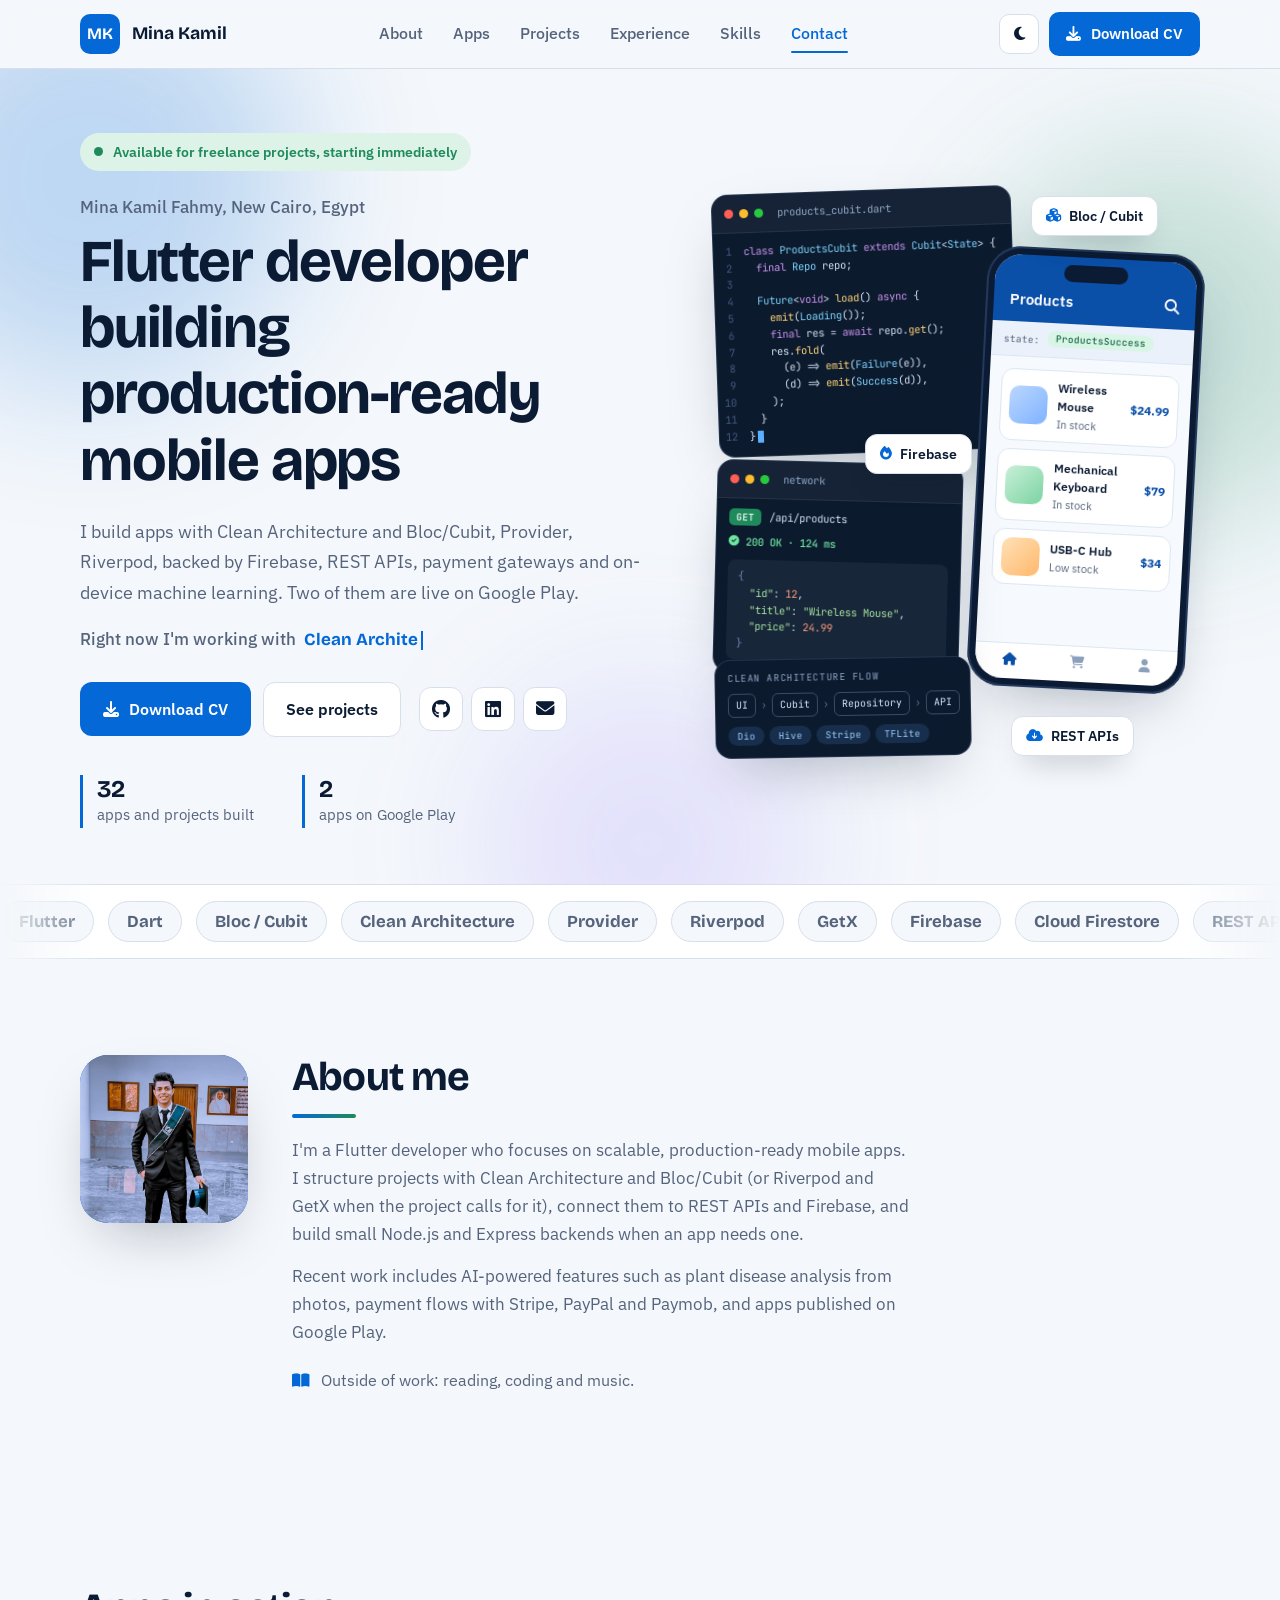
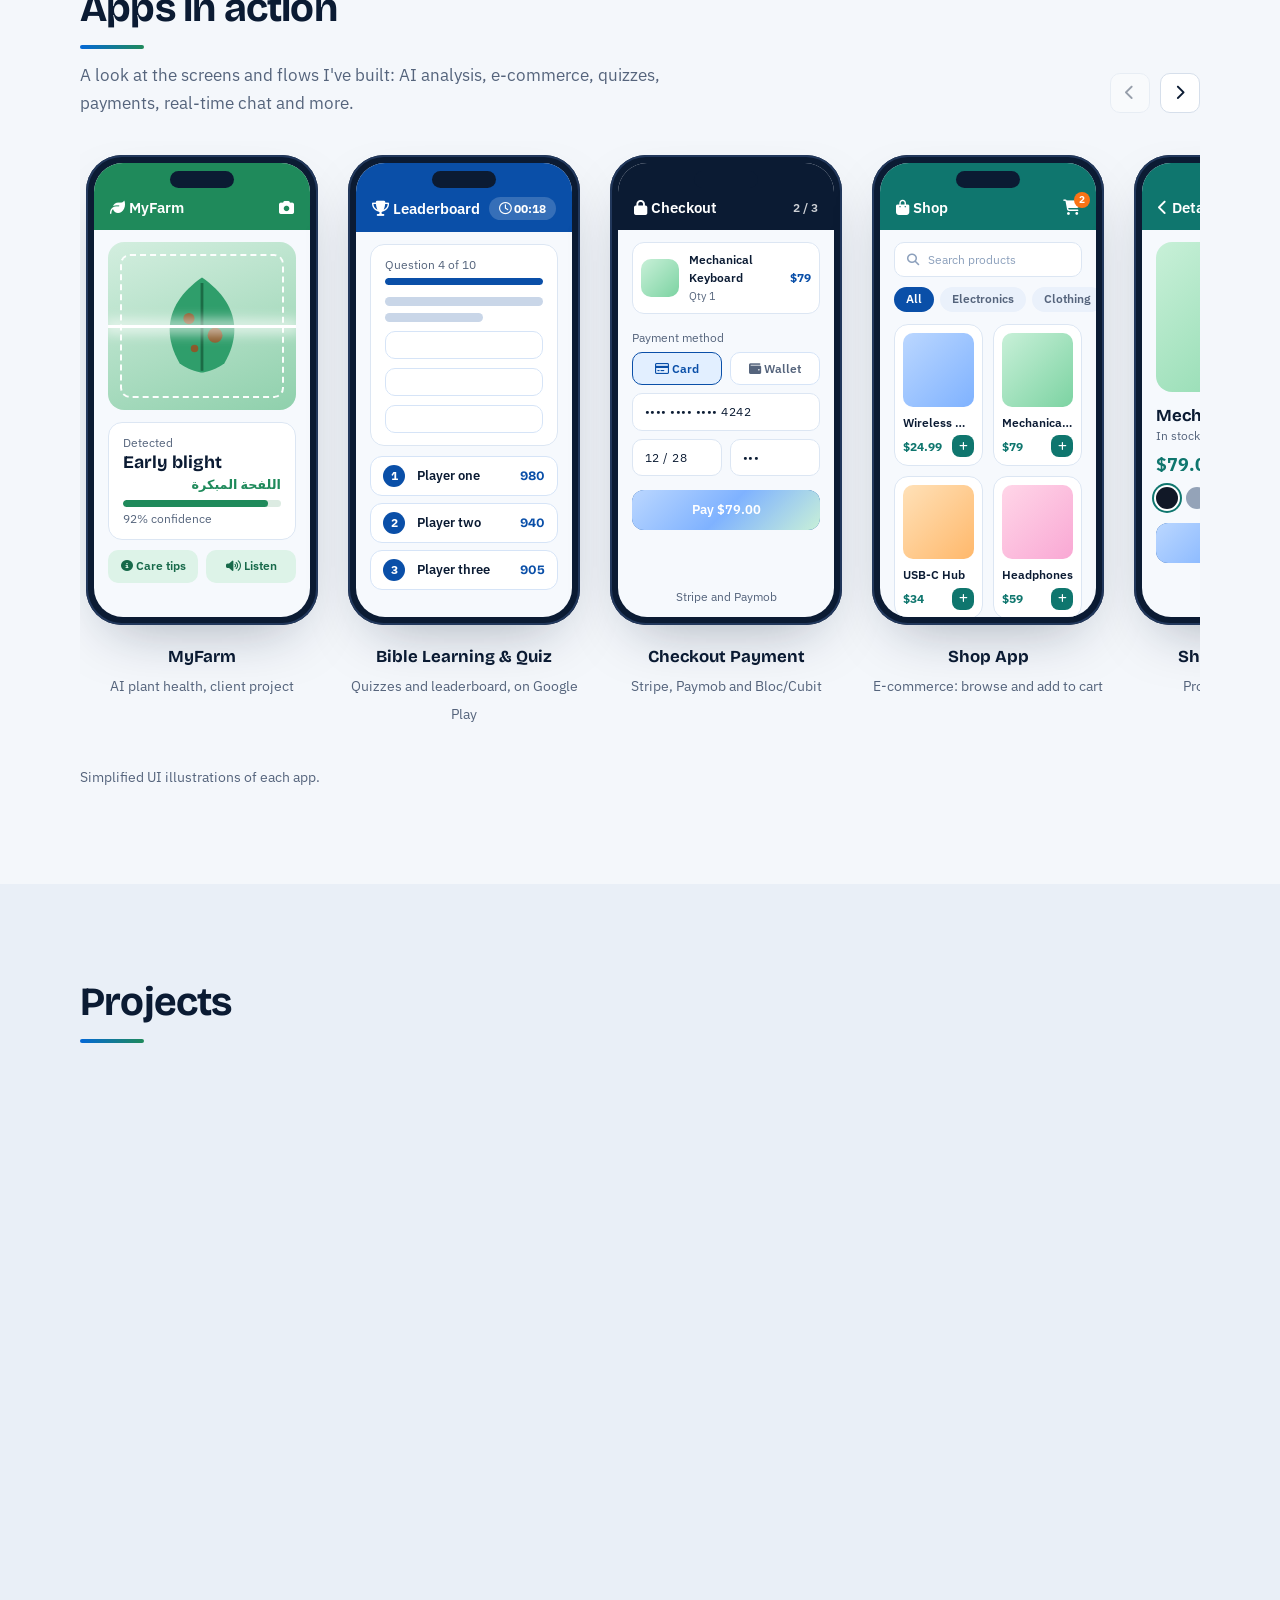
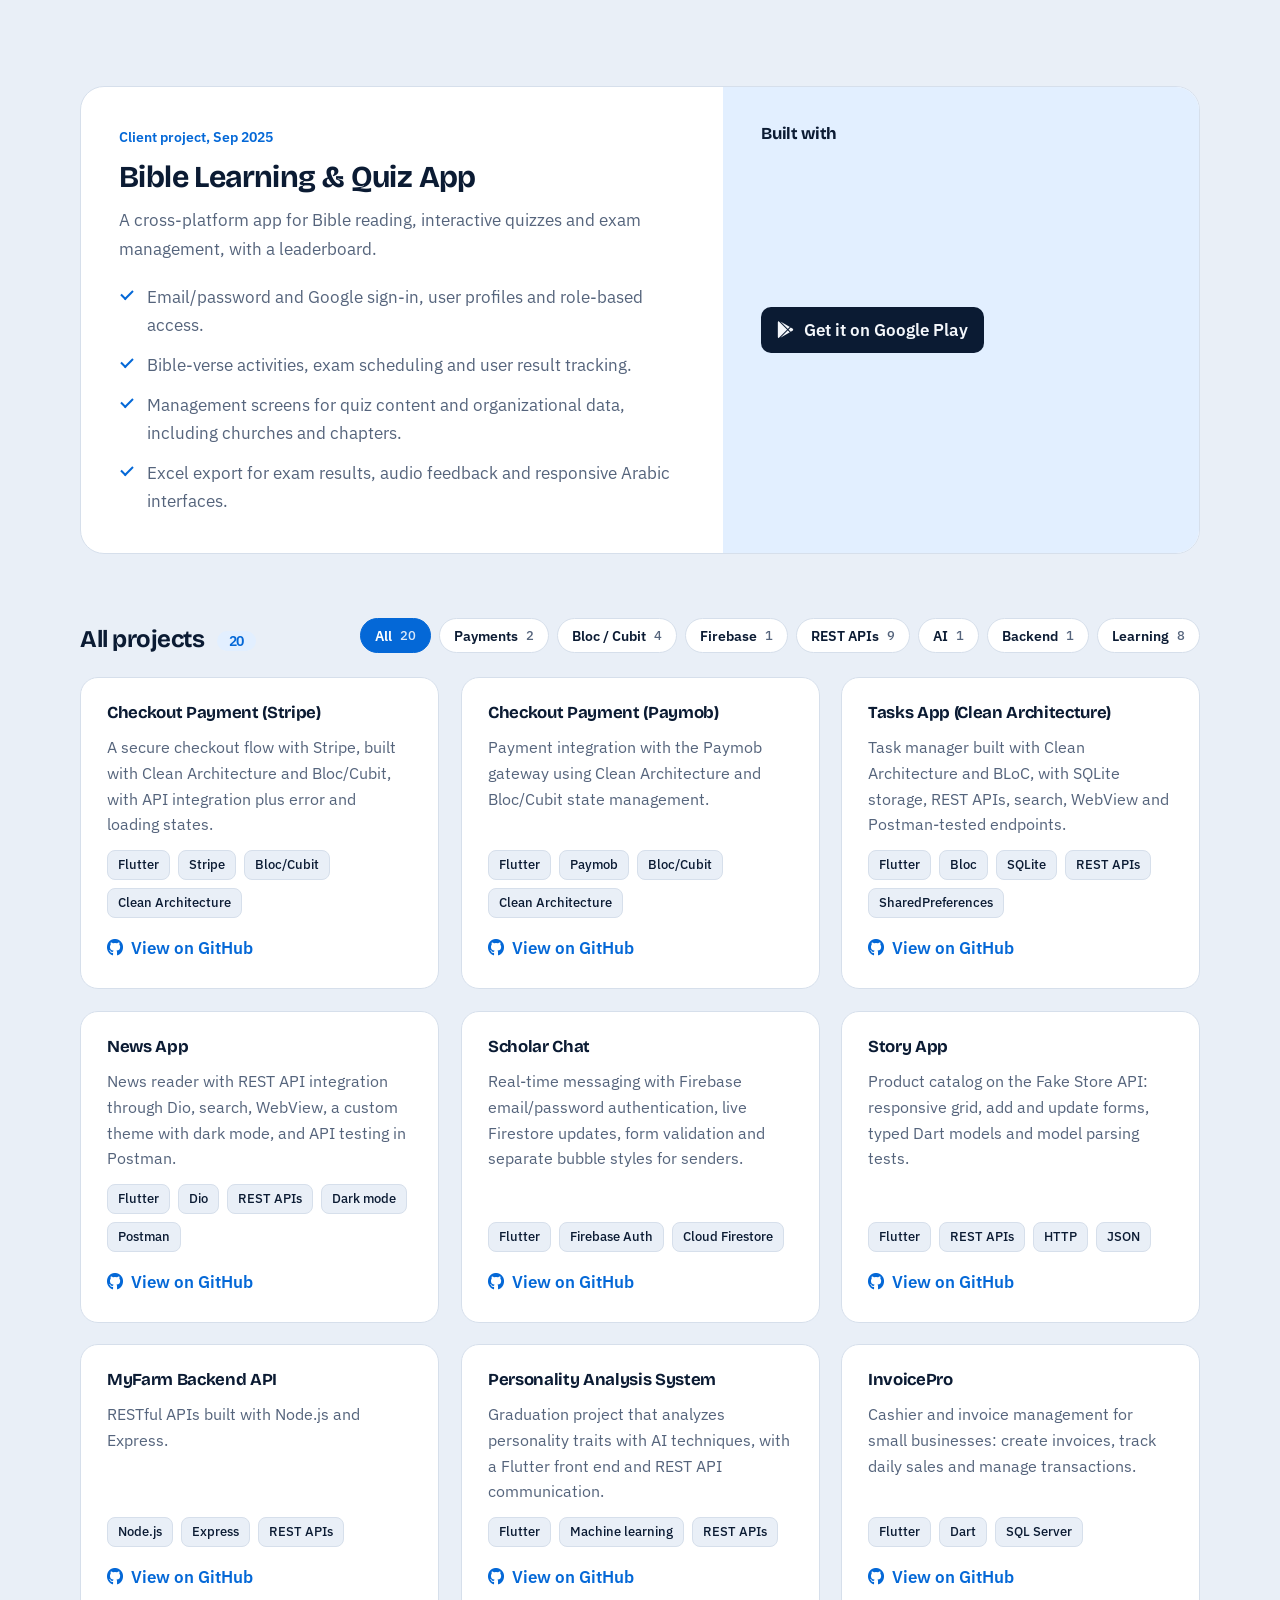
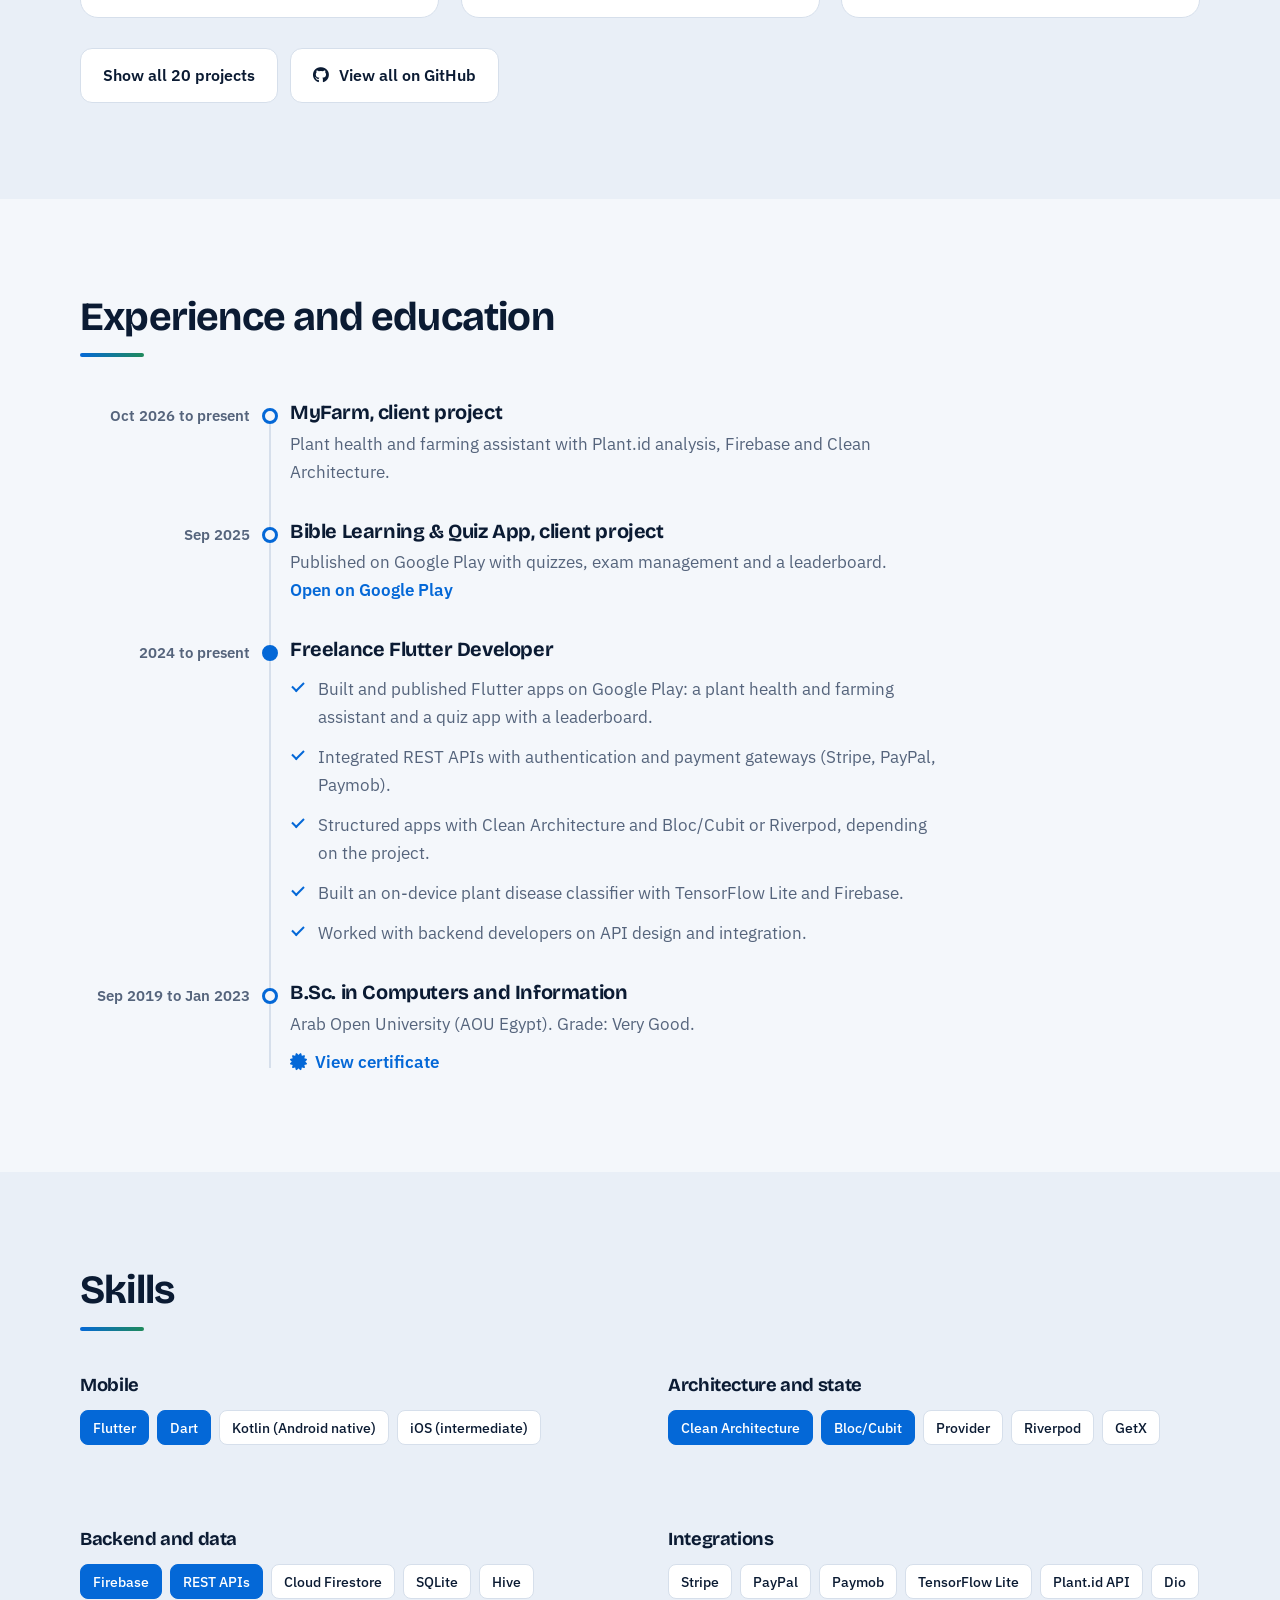
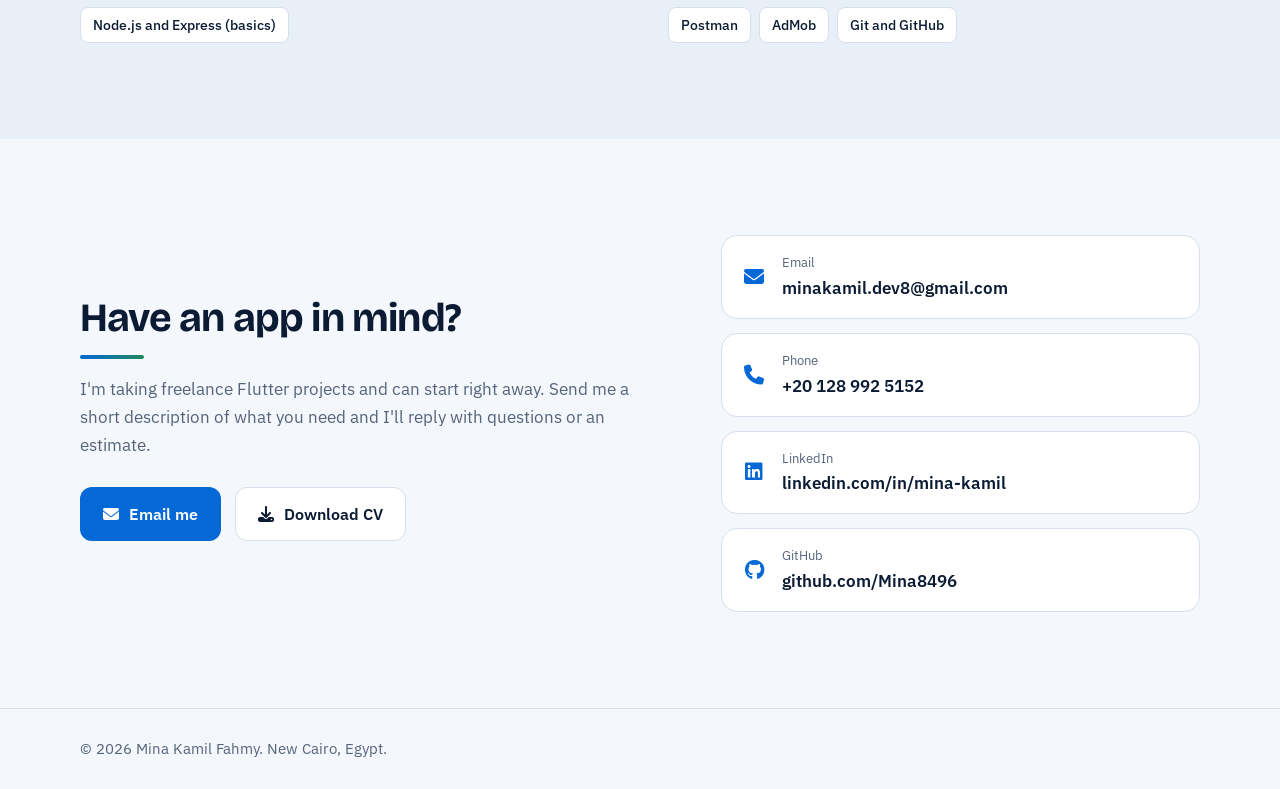
==== commit c6dcc8ca: "Update CV download link in index.html" ====
--- a/index.html
+++ b/index.html
@@ -69,7 +69,7 @@
         <i class="fa-solid fa-moon icon-moon" aria-hidden="true"></i>
         <i class="fa-solid fa-sun icon-sun" aria-hidden="true"></i>
       </button>
-      <a class="btn btn-primary btn-sm" href="Mina_Kamil_Software_Developer_Flutter_CV.pdf" download>
+      <a class="btn btn-primary btn-sm" href="Mina_Kamil_DEV_Flutter_CV.pdf" download>
         <i class="fa-solid fa-download" aria-hidden="true"></i> Download CV
       </a>
     </div>
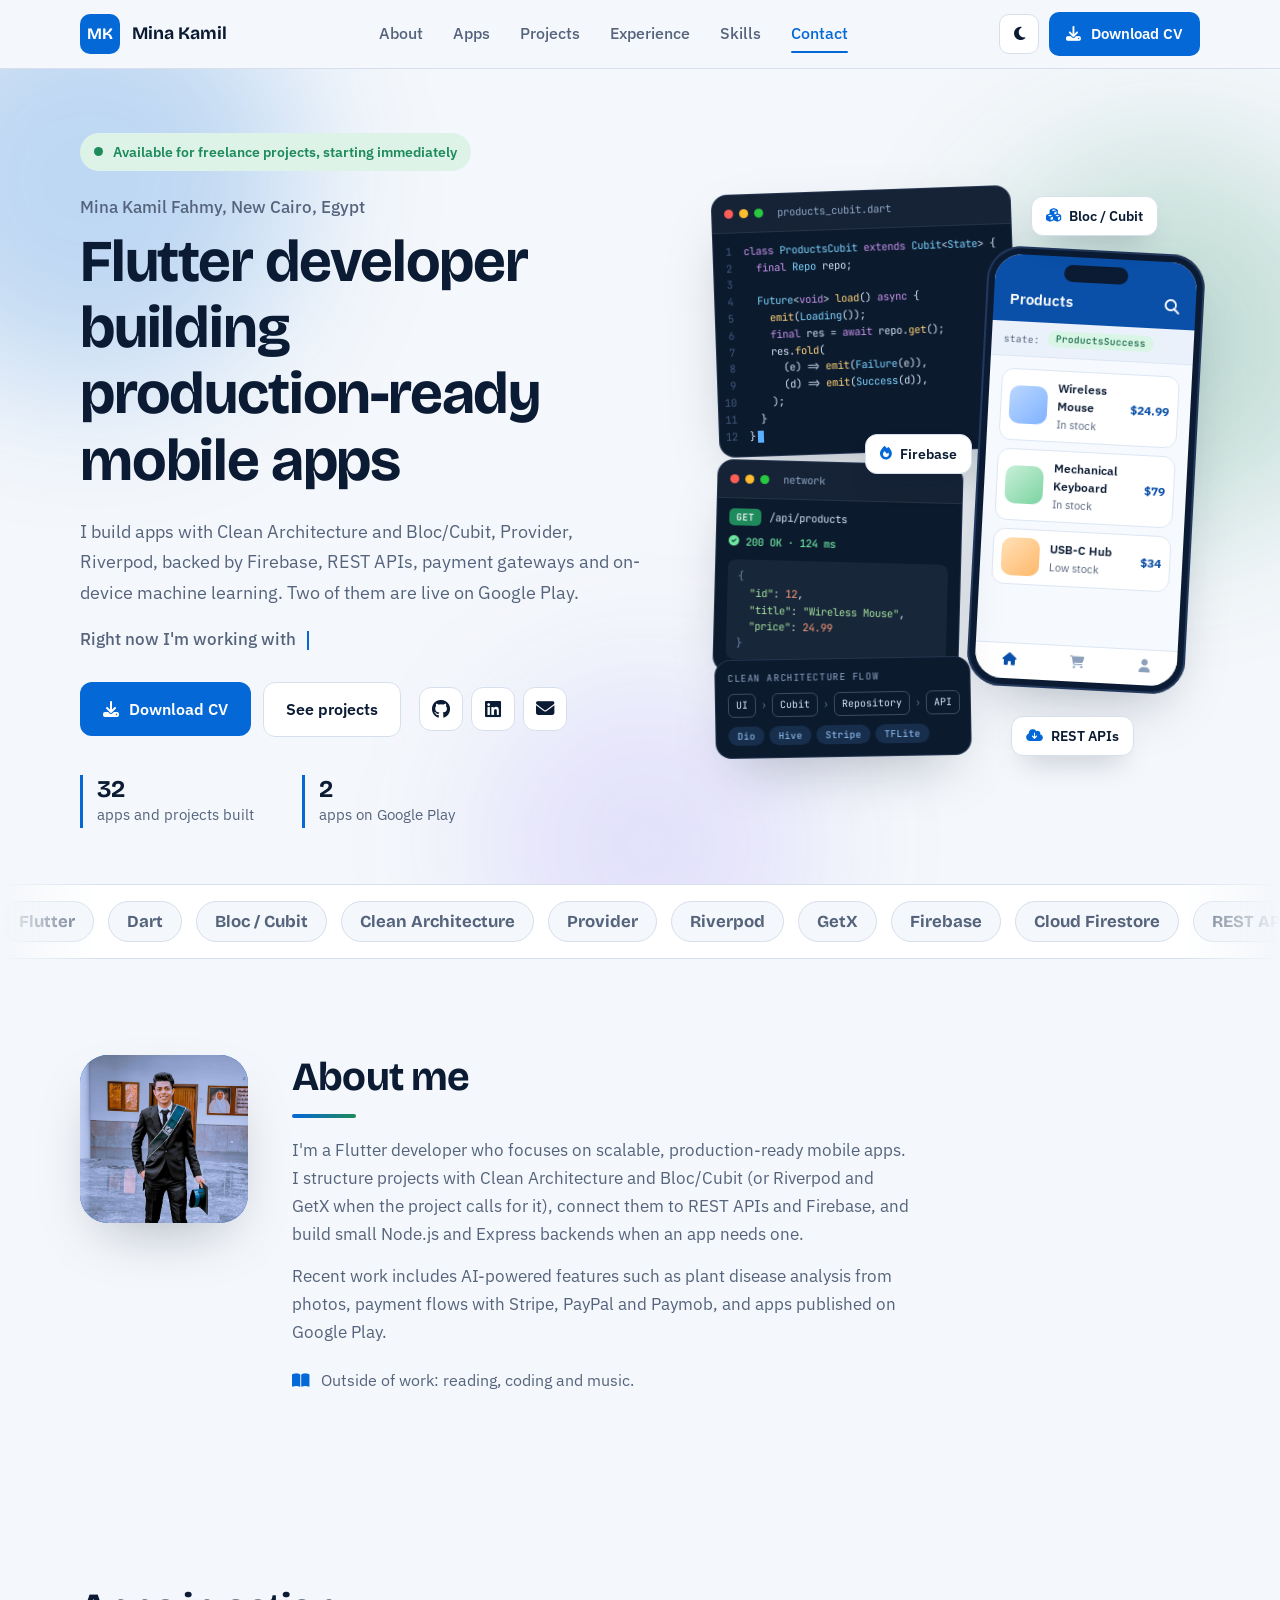
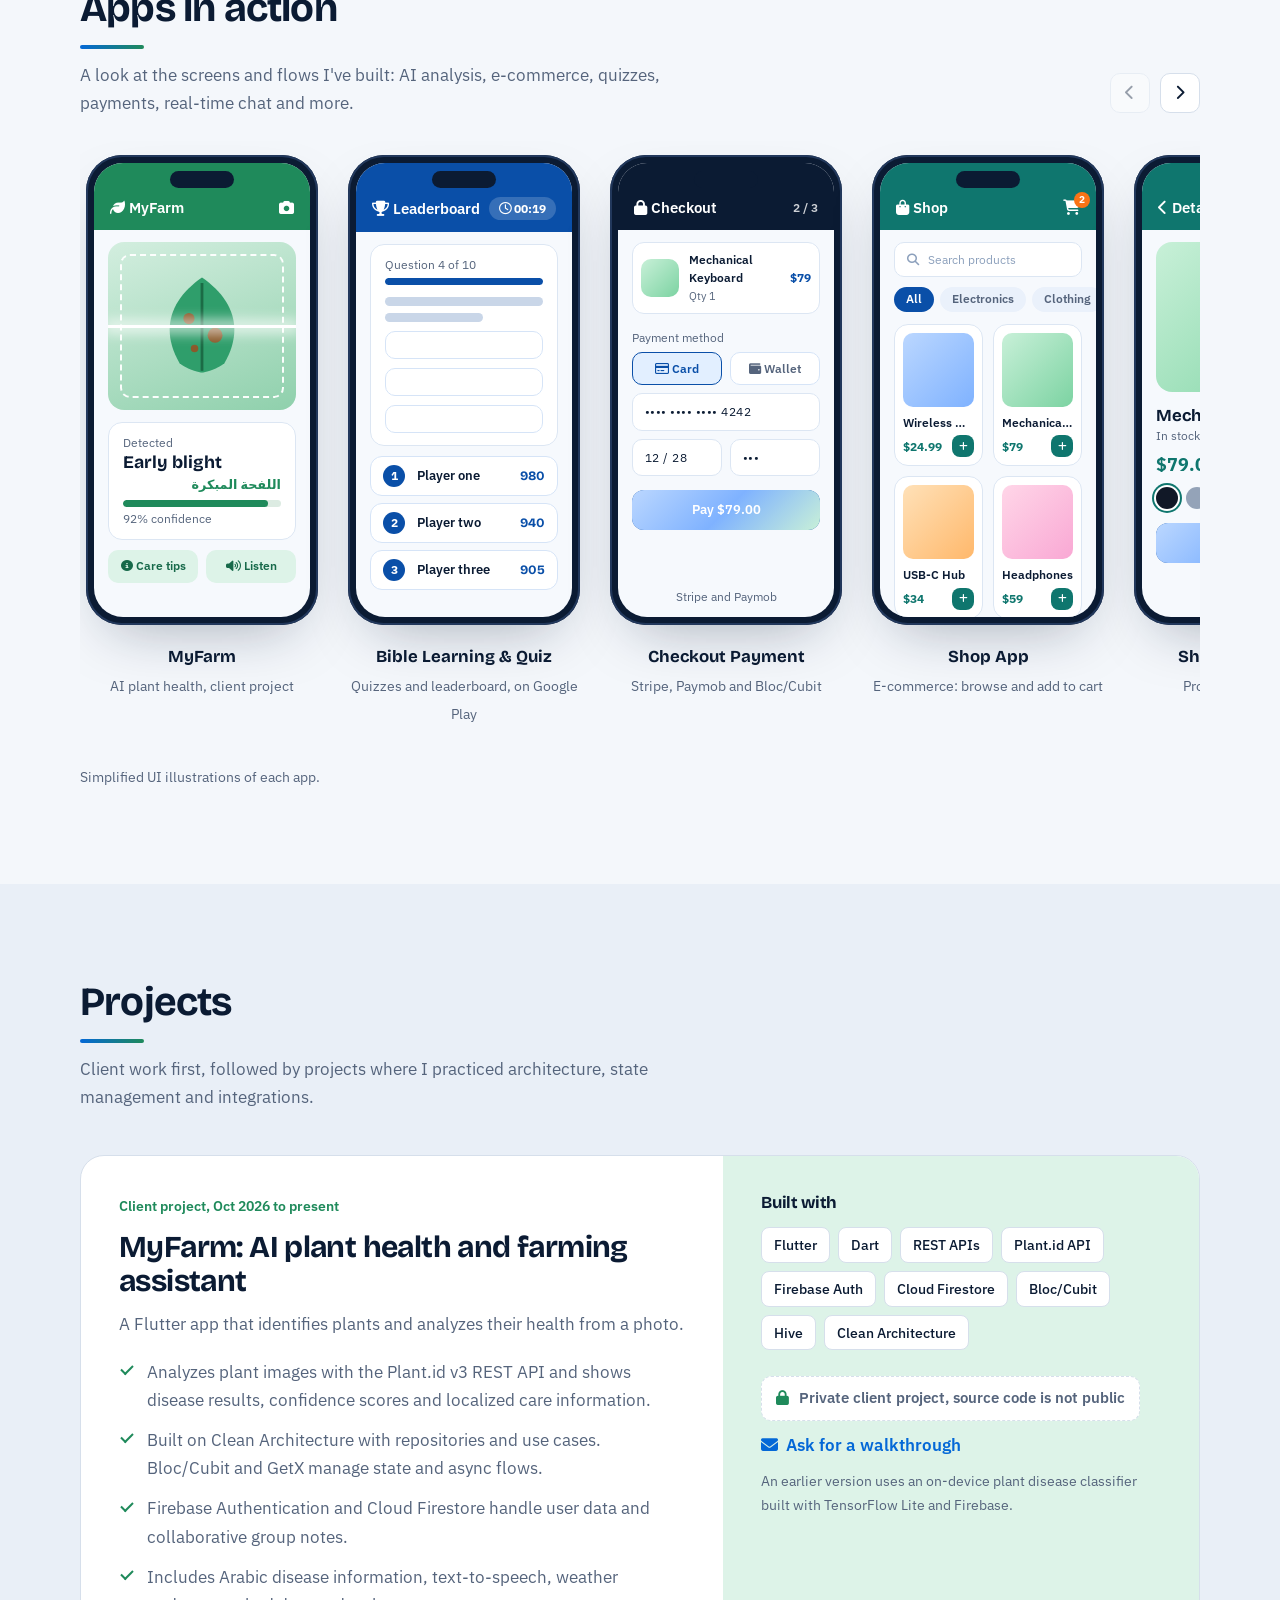
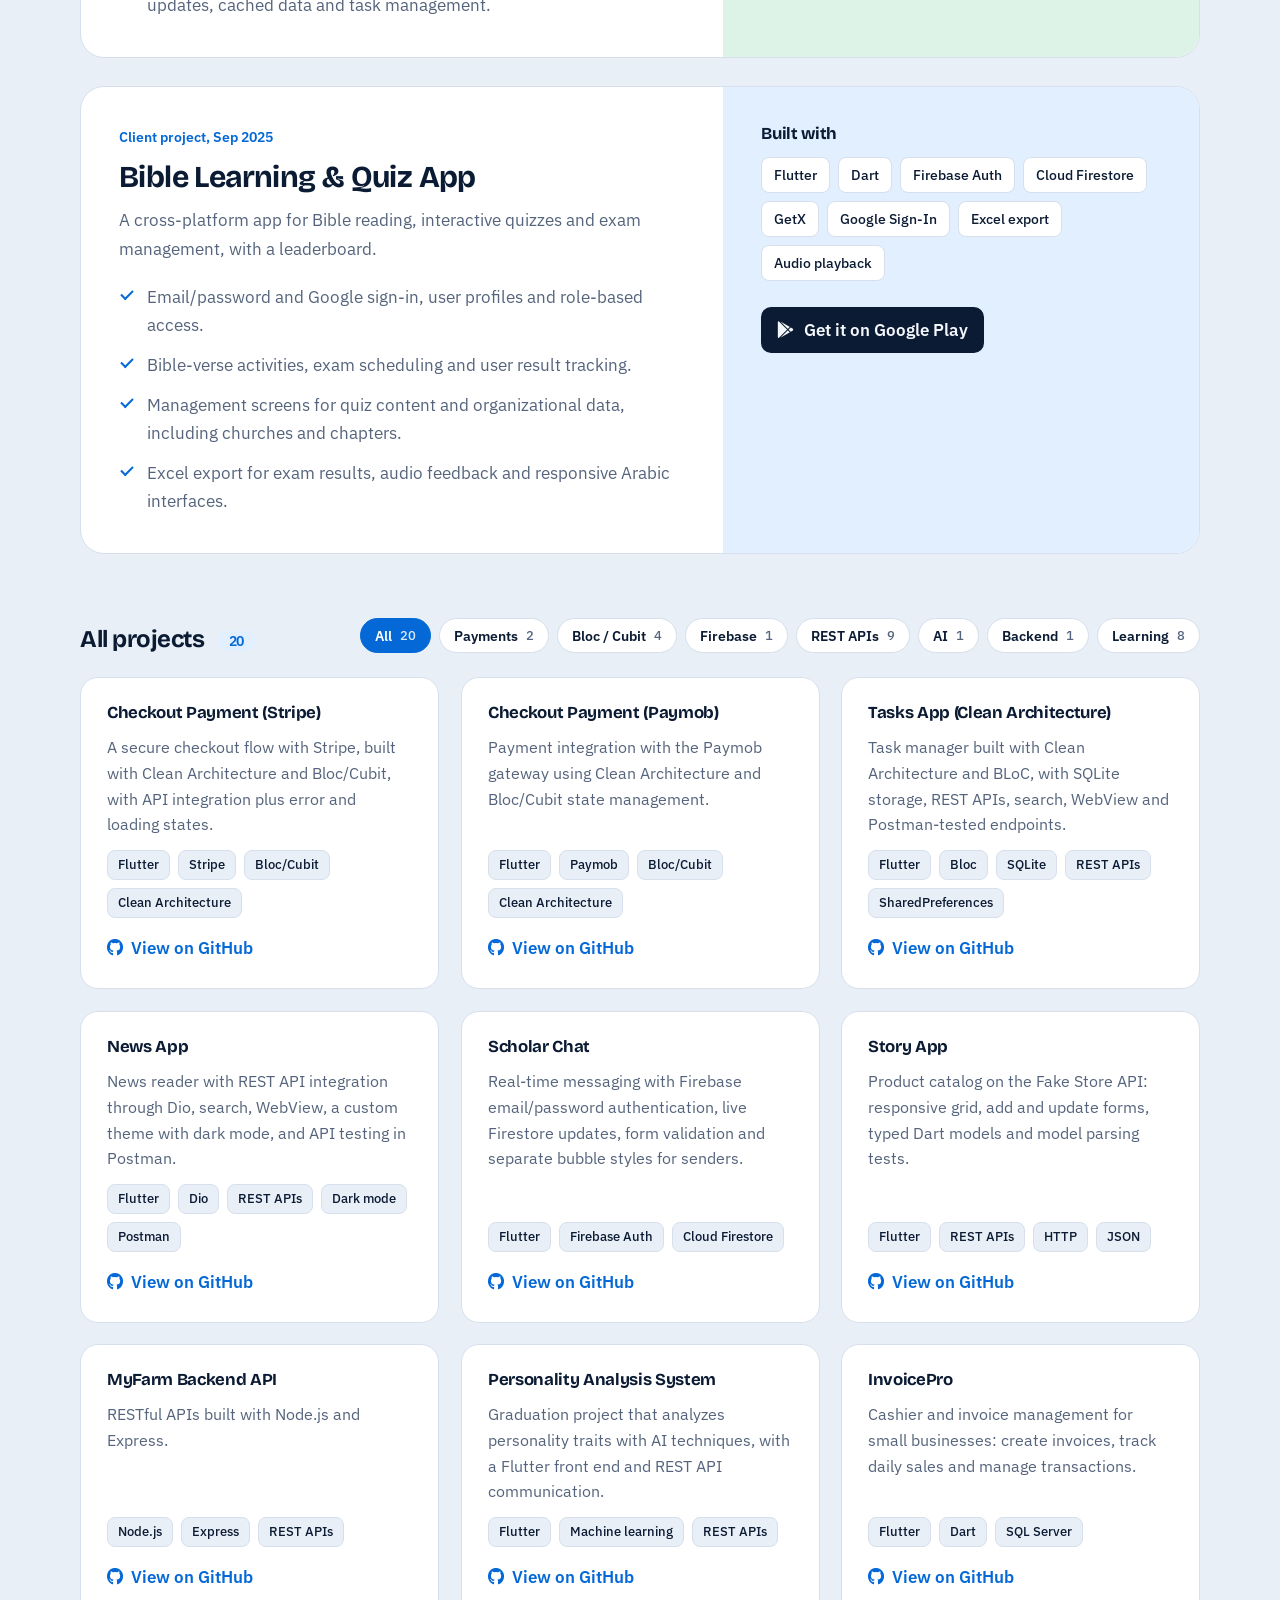
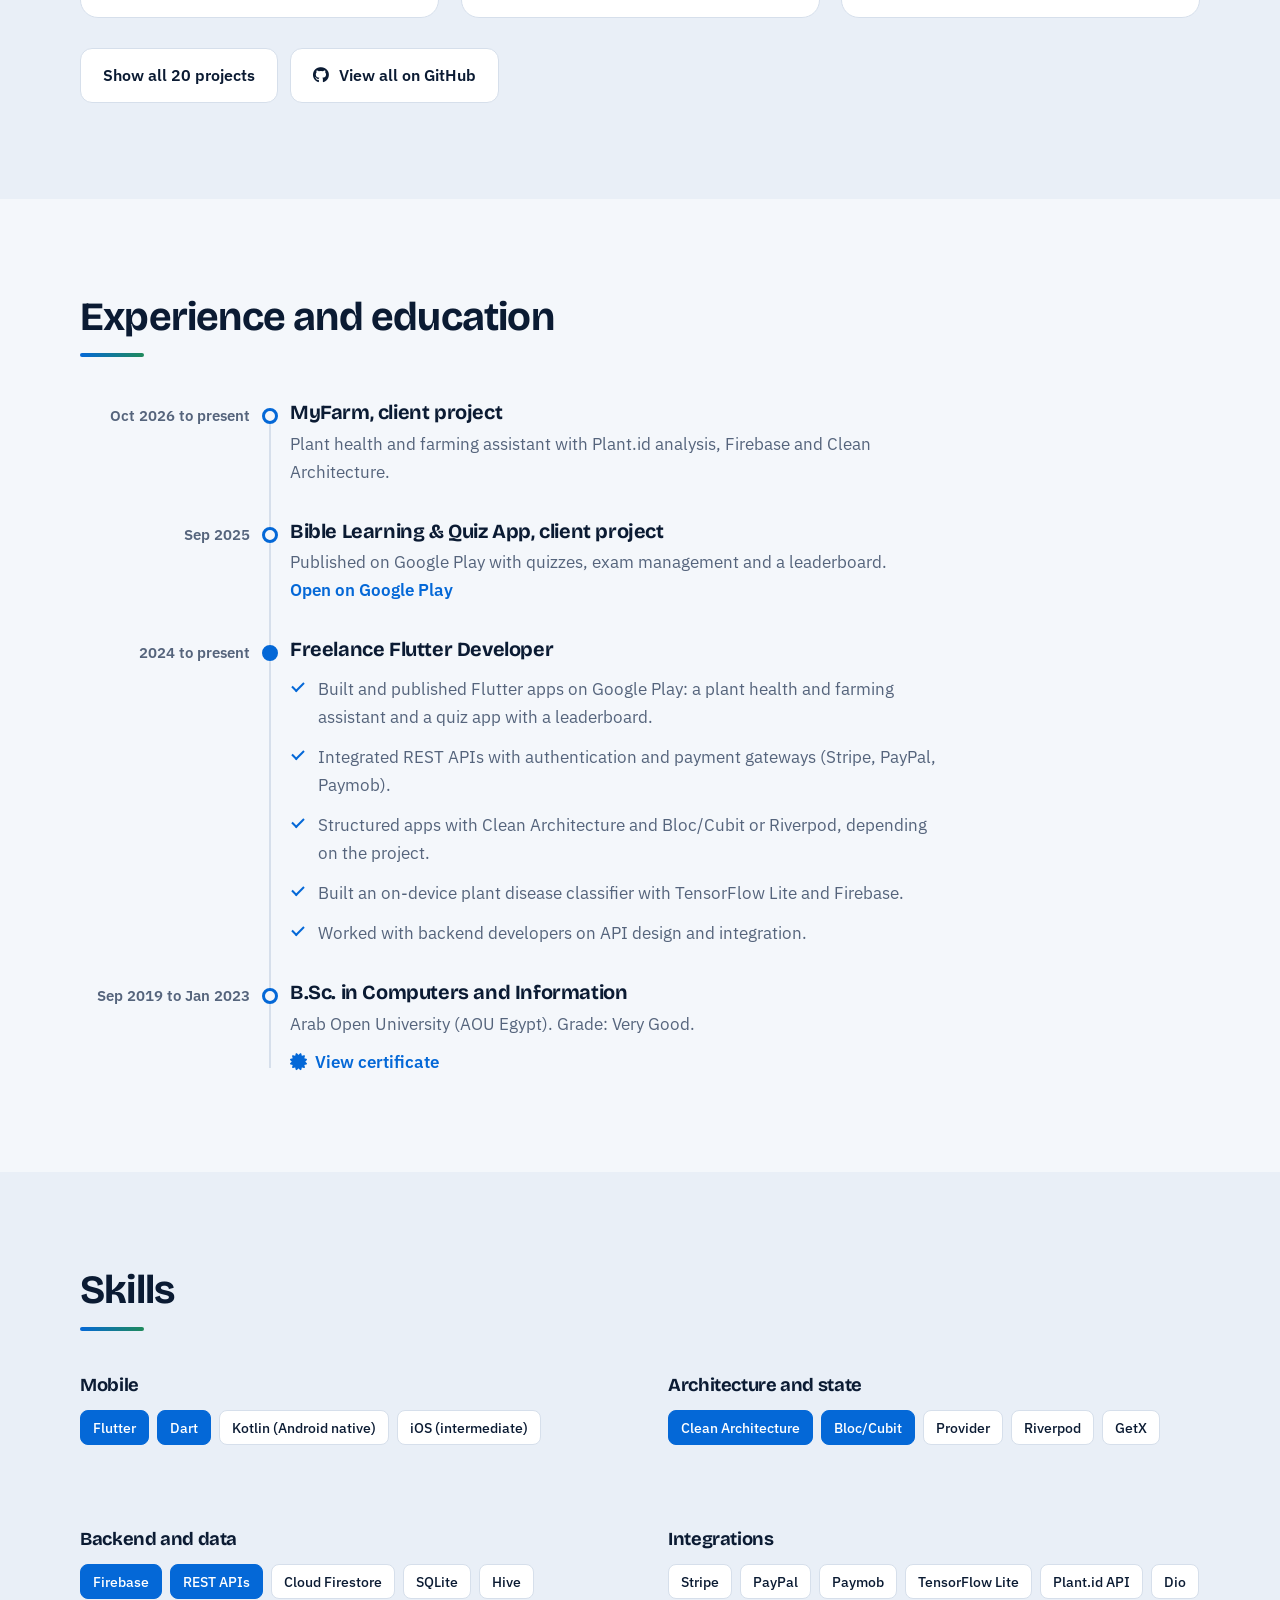
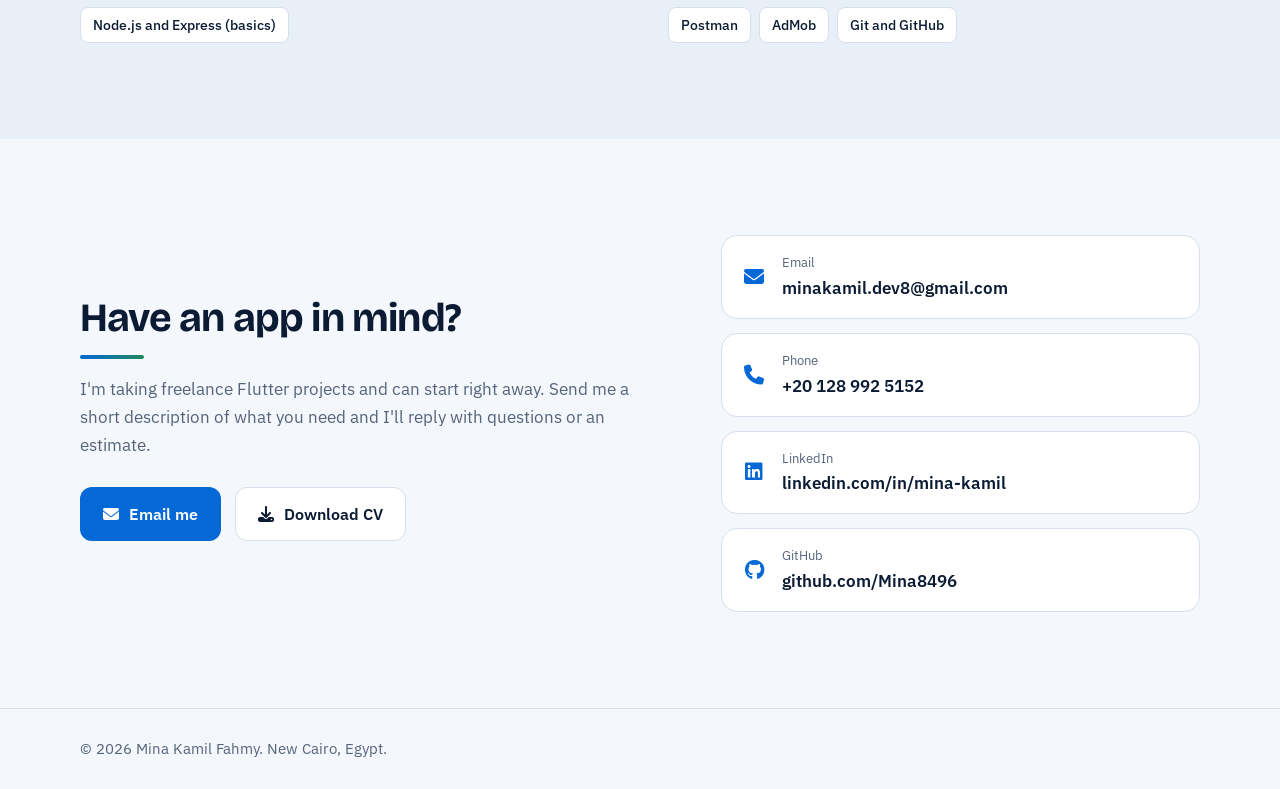
==== commit 496299bd: "Rename CV download links in index.html" ====
--- a/index.html
+++ b/index.html
@@ -97,7 +97,7 @@
         </p>
 
         <div class="hero-cta hero-anim" style="--n:7">
-          <a class="btn btn-primary" href="Mina_Kamil_Software_Developer_Flutter_CV.pdf" download data-magnetic>
+          <a class="btn btn-primary" href="Mina_Kamil_DEV_Flutter_CV.pdf" download data-magnetic>
             <i class="fa-solid fa-download" aria-hidden="true"></i> Download CV
           </a>
           <a class="btn btn-ghost" href="#projects" data-magnetic>See projects</a>
@@ -664,7 +664,7 @@
         <p class="body-lg">I'm taking freelance Flutter projects and can start right away. Send me a short description of what you need and I'll reply with questions or an estimate.</p>
         <div>
           <a class="btn btn-primary btn-pulse" href="mailto:minakamil.dev8@gmail.com" data-magnetic><i class="fa-solid fa-envelope" aria-hidden="true"></i> Email me</a>
-          <a class="btn btn-ghost" href="Mina_Kamil_Software_Developer_Flutter_CV.pdf" download data-magnetic><i class="fa-solid fa-download" aria-hidden="true"></i> Download CV</a>
+          <a class="btn btn-ghost" href="Mina_Kamil_DEV_Flutter_CV.pdf" download data-magnetic><i class="fa-solid fa-download" aria-hidden="true"></i> Download CV</a>
         </div>
       </div>
 
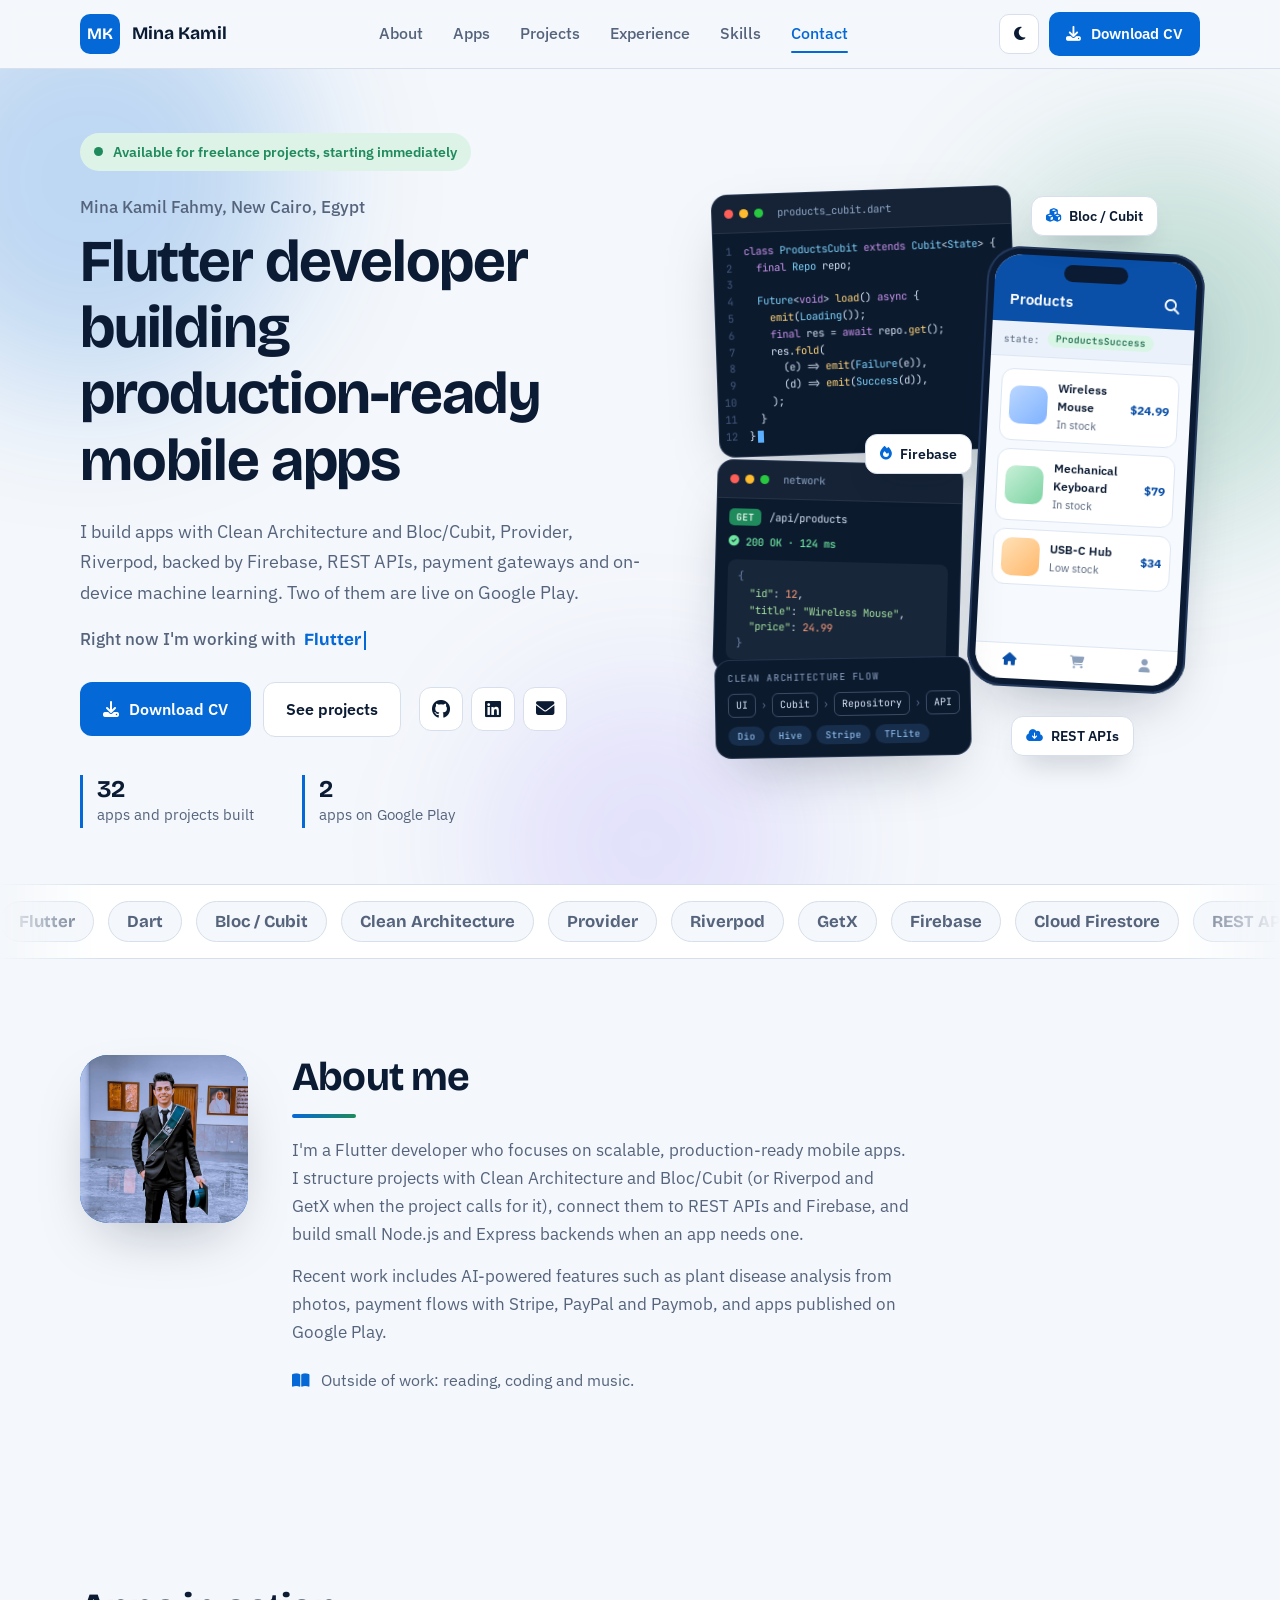
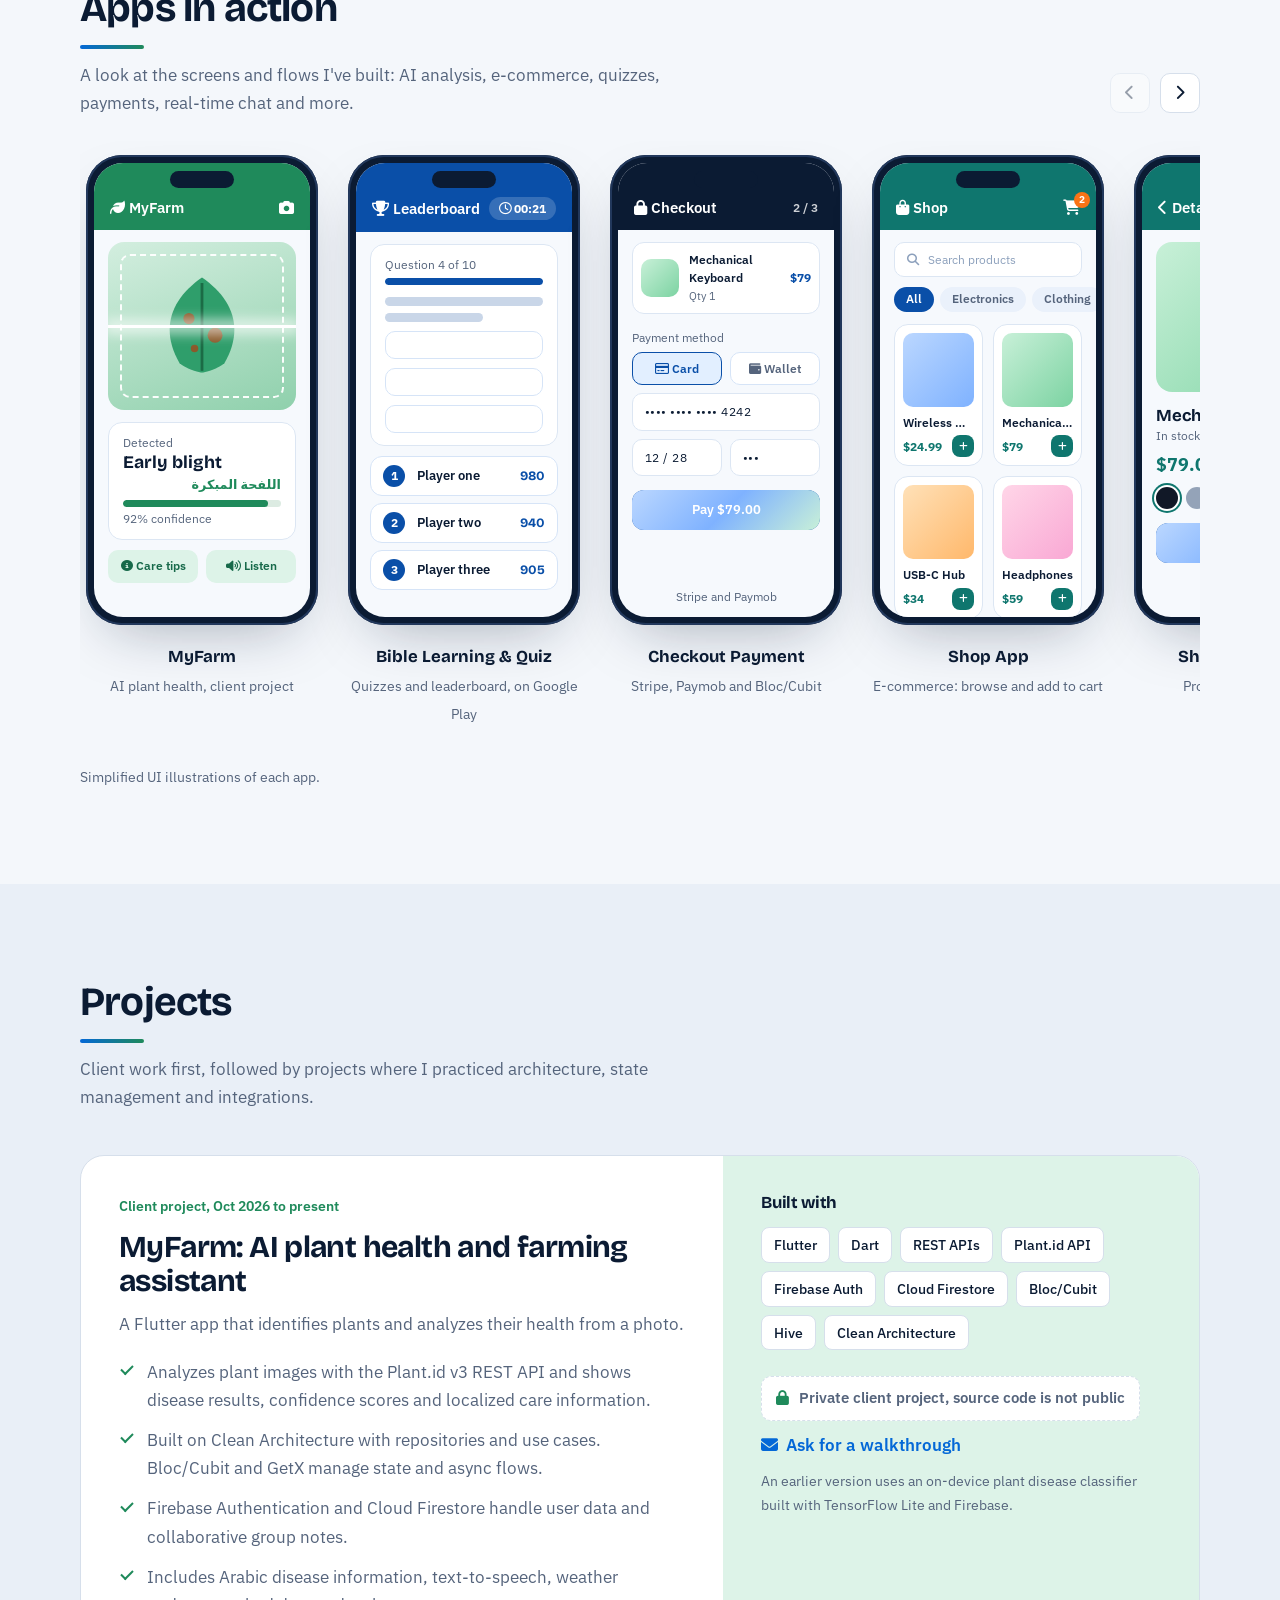
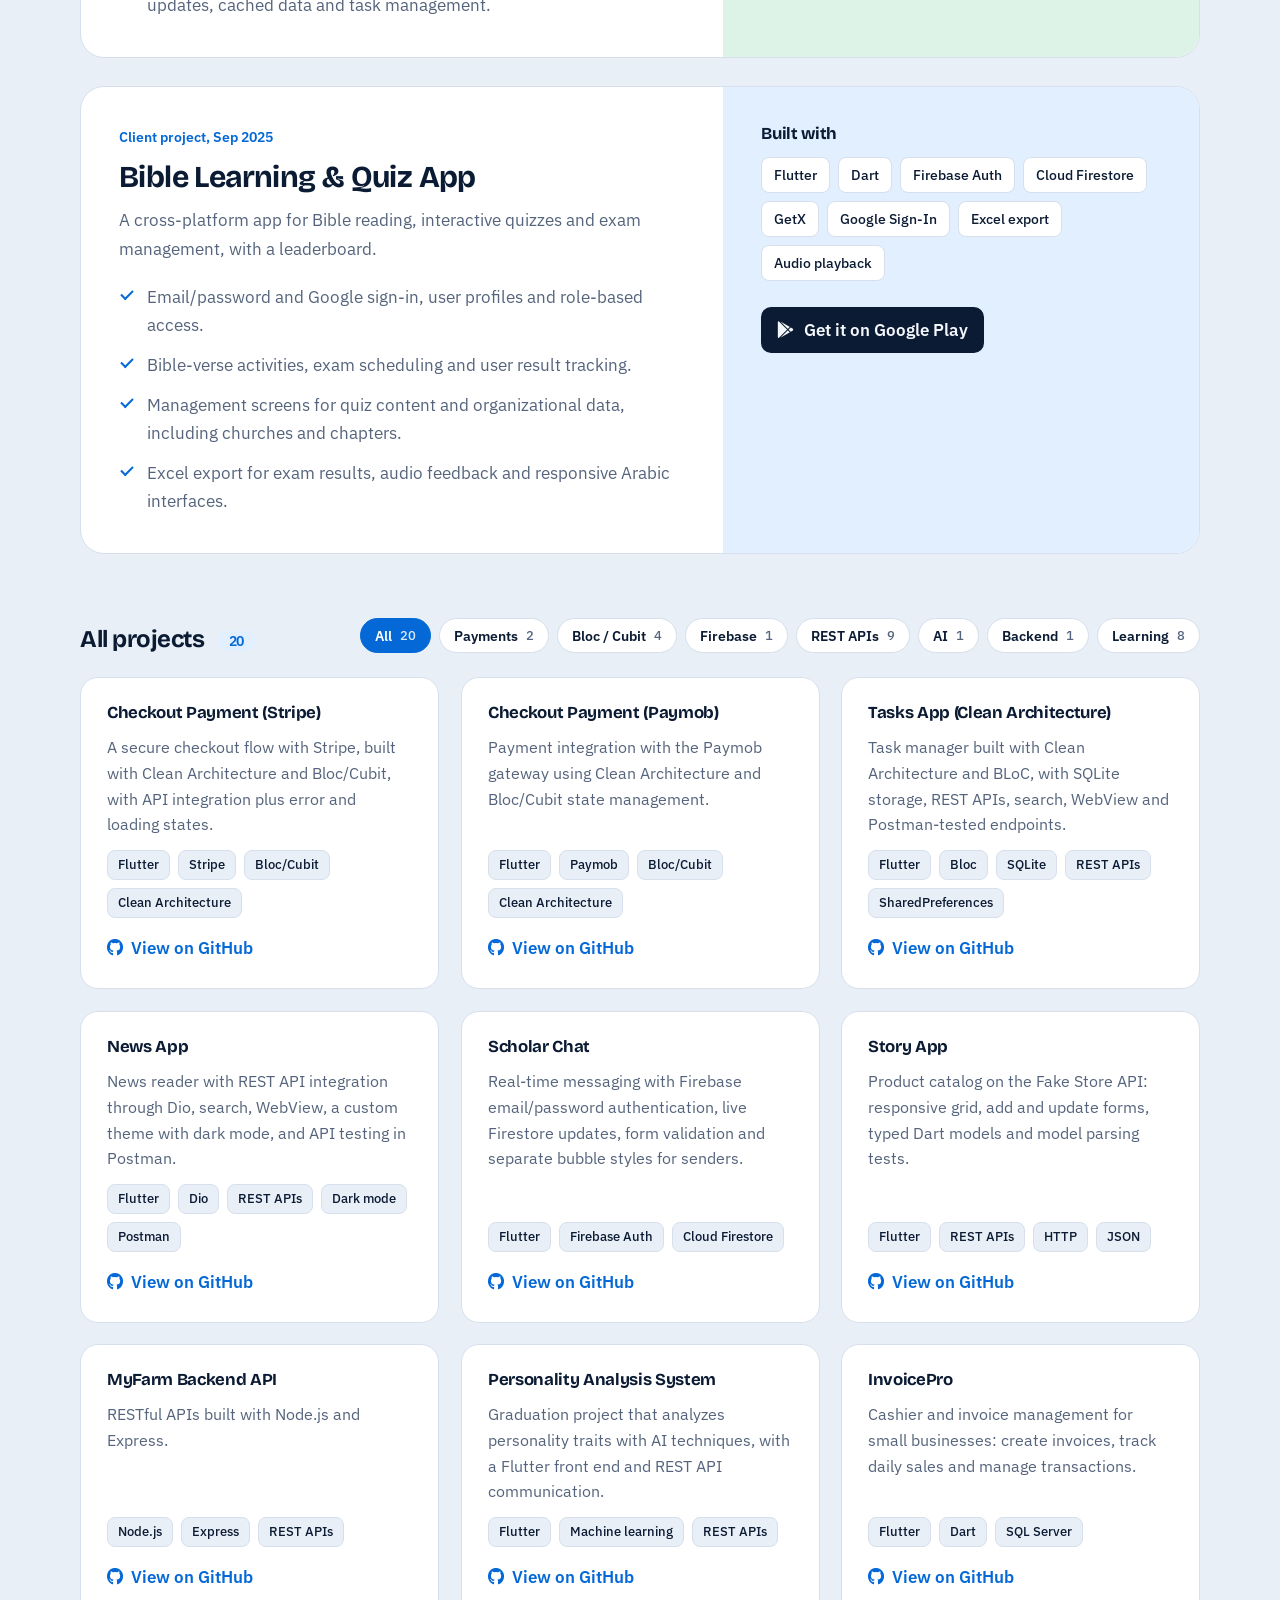
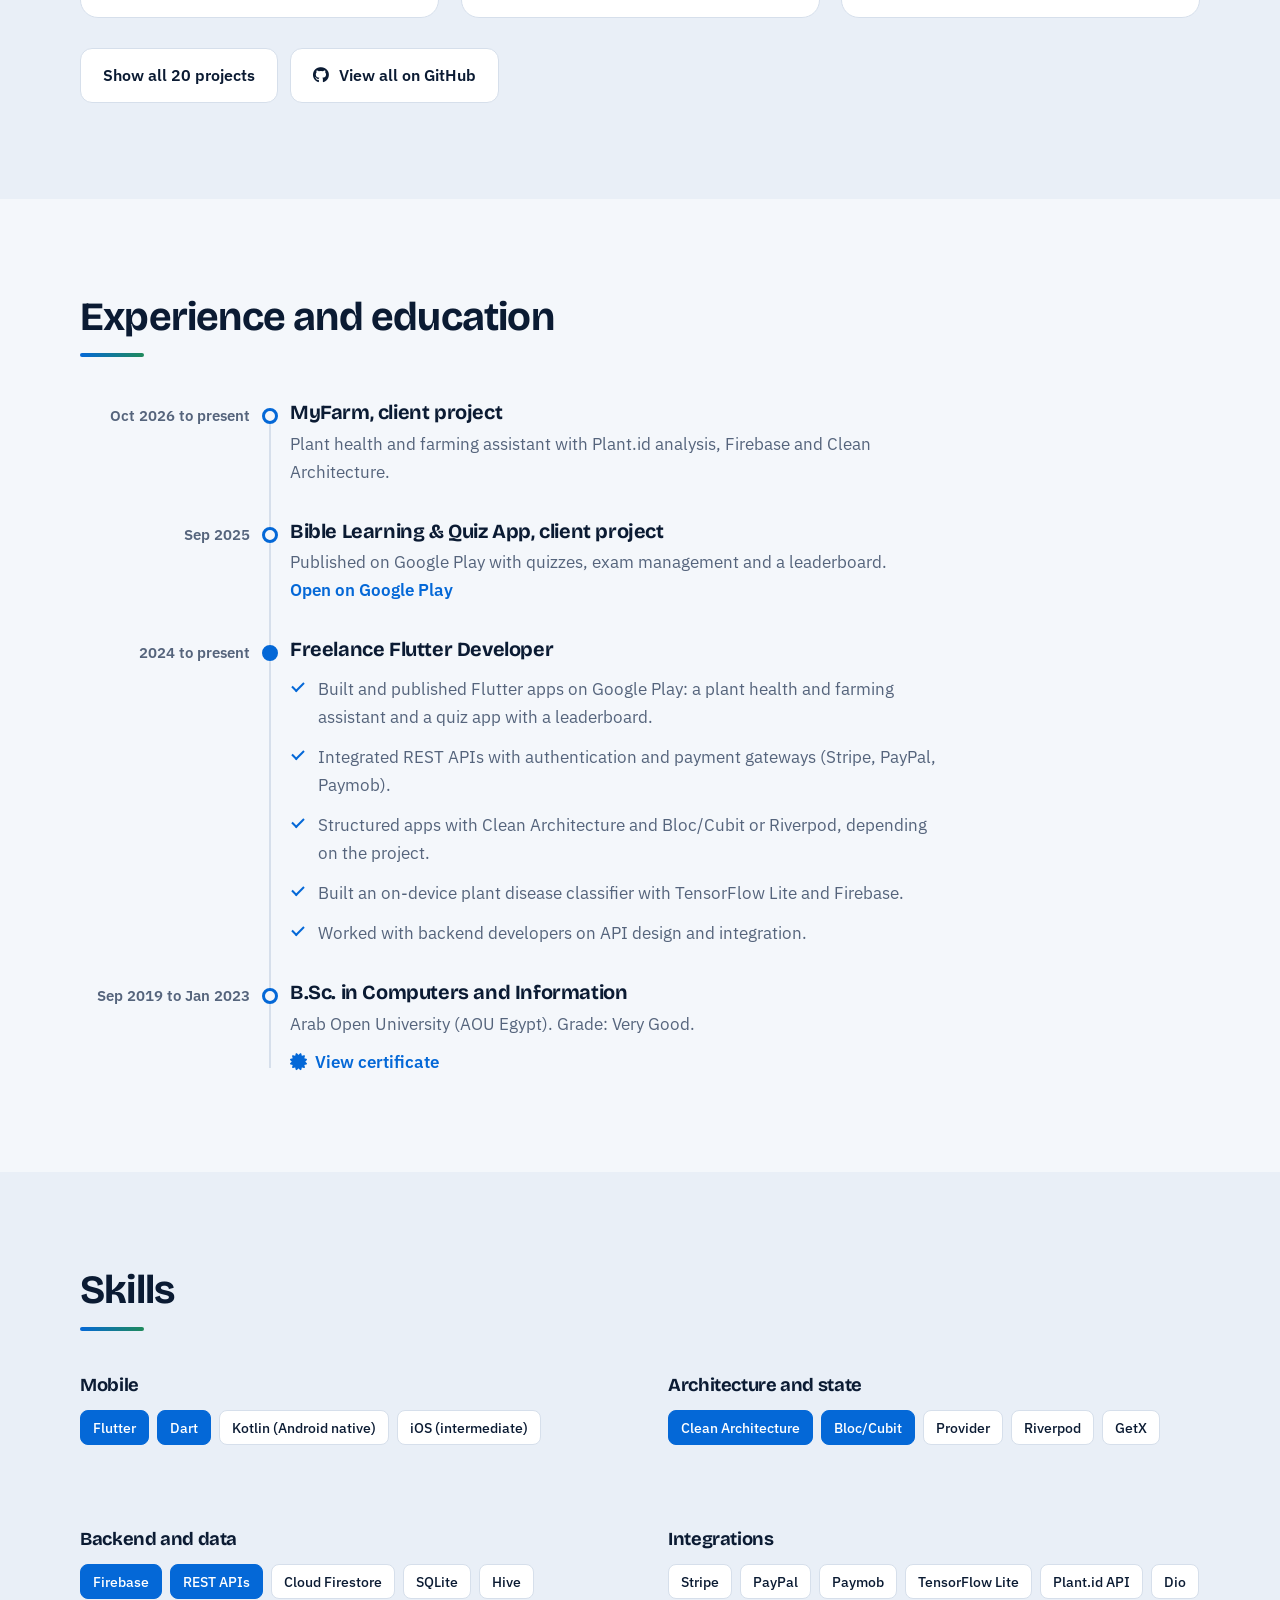
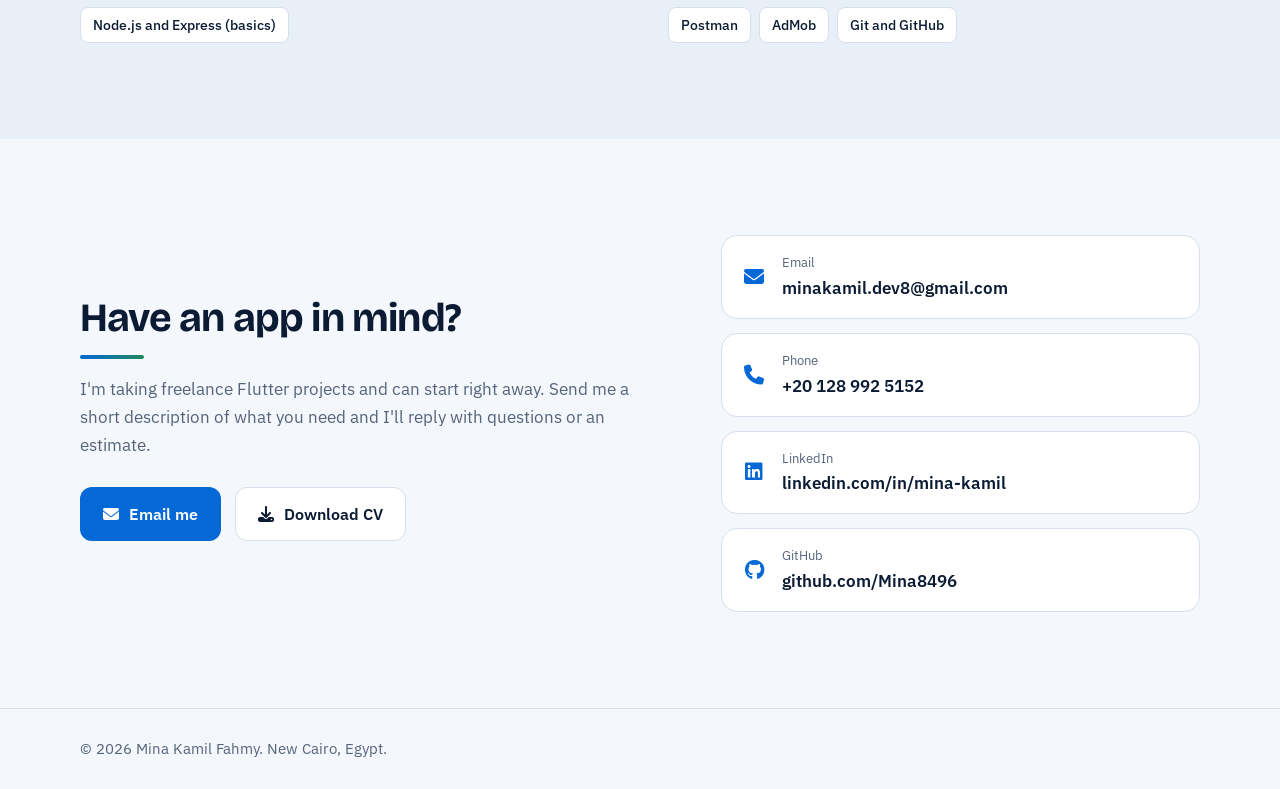
==== commit 2eef1384: "Update CV download links in index.html" ====
--- a/index.html
+++ b/index.html
@@ -69,7 +69,7 @@
         <i class="fa-solid fa-moon icon-moon" aria-hidden="true"></i>
         <i class="fa-solid fa-sun icon-sun" aria-hidden="true"></i>
       </button>
-      <a class="btn btn-primary btn-sm" href="Mina_Kamil_DEV_Flutter_CV.pdf" download>
+      <a class="btn btn-primary btn-sm" href="Mina_Kamil_Software_Developer_Flutter_CV" download>
         <i class="fa-solid fa-download" aria-hidden="true"></i> Download CV
       </a>
     </div>
@@ -97,7 +97,7 @@
         </p>
 
         <div class="hero-cta hero-anim" style="--n:7">
-          <a class="btn btn-primary" href="Mina_Kamil_DEV_Flutter_CV.pdf" download data-magnetic>
+          <a class="btn btn-primary" href="Mina_Kamil_Software_Developer_Flutter_CV" download data-magnetic>
             <i class="fa-solid fa-download" aria-hidden="true"></i> Download CV
           </a>
           <a class="btn btn-ghost" href="#projects" data-magnetic>See projects</a>
@@ -664,7 +664,7 @@
         <p class="body-lg">I'm taking freelance Flutter projects and can start right away. Send me a short description of what you need and I'll reply with questions or an estimate.</p>
         <div>
           <a class="btn btn-primary btn-pulse" href="mailto:minakamil.dev8@gmail.com" data-magnetic><i class="fa-solid fa-envelope" aria-hidden="true"></i> Email me</a>
-          <a class="btn btn-ghost" href="Mina_Kamil_DEV_Flutter_CV.pdf" download data-magnetic><i class="fa-solid fa-download" aria-hidden="true"></i> Download CV</a>
+          <a class="btn btn-ghost" href="Mina_Kamil_Software_Developer_Flutter_CV" download data-magnetic><i class="fa-solid fa-download" aria-hidden="true"></i> Download CV</a>
         </div>
       </div>
 
